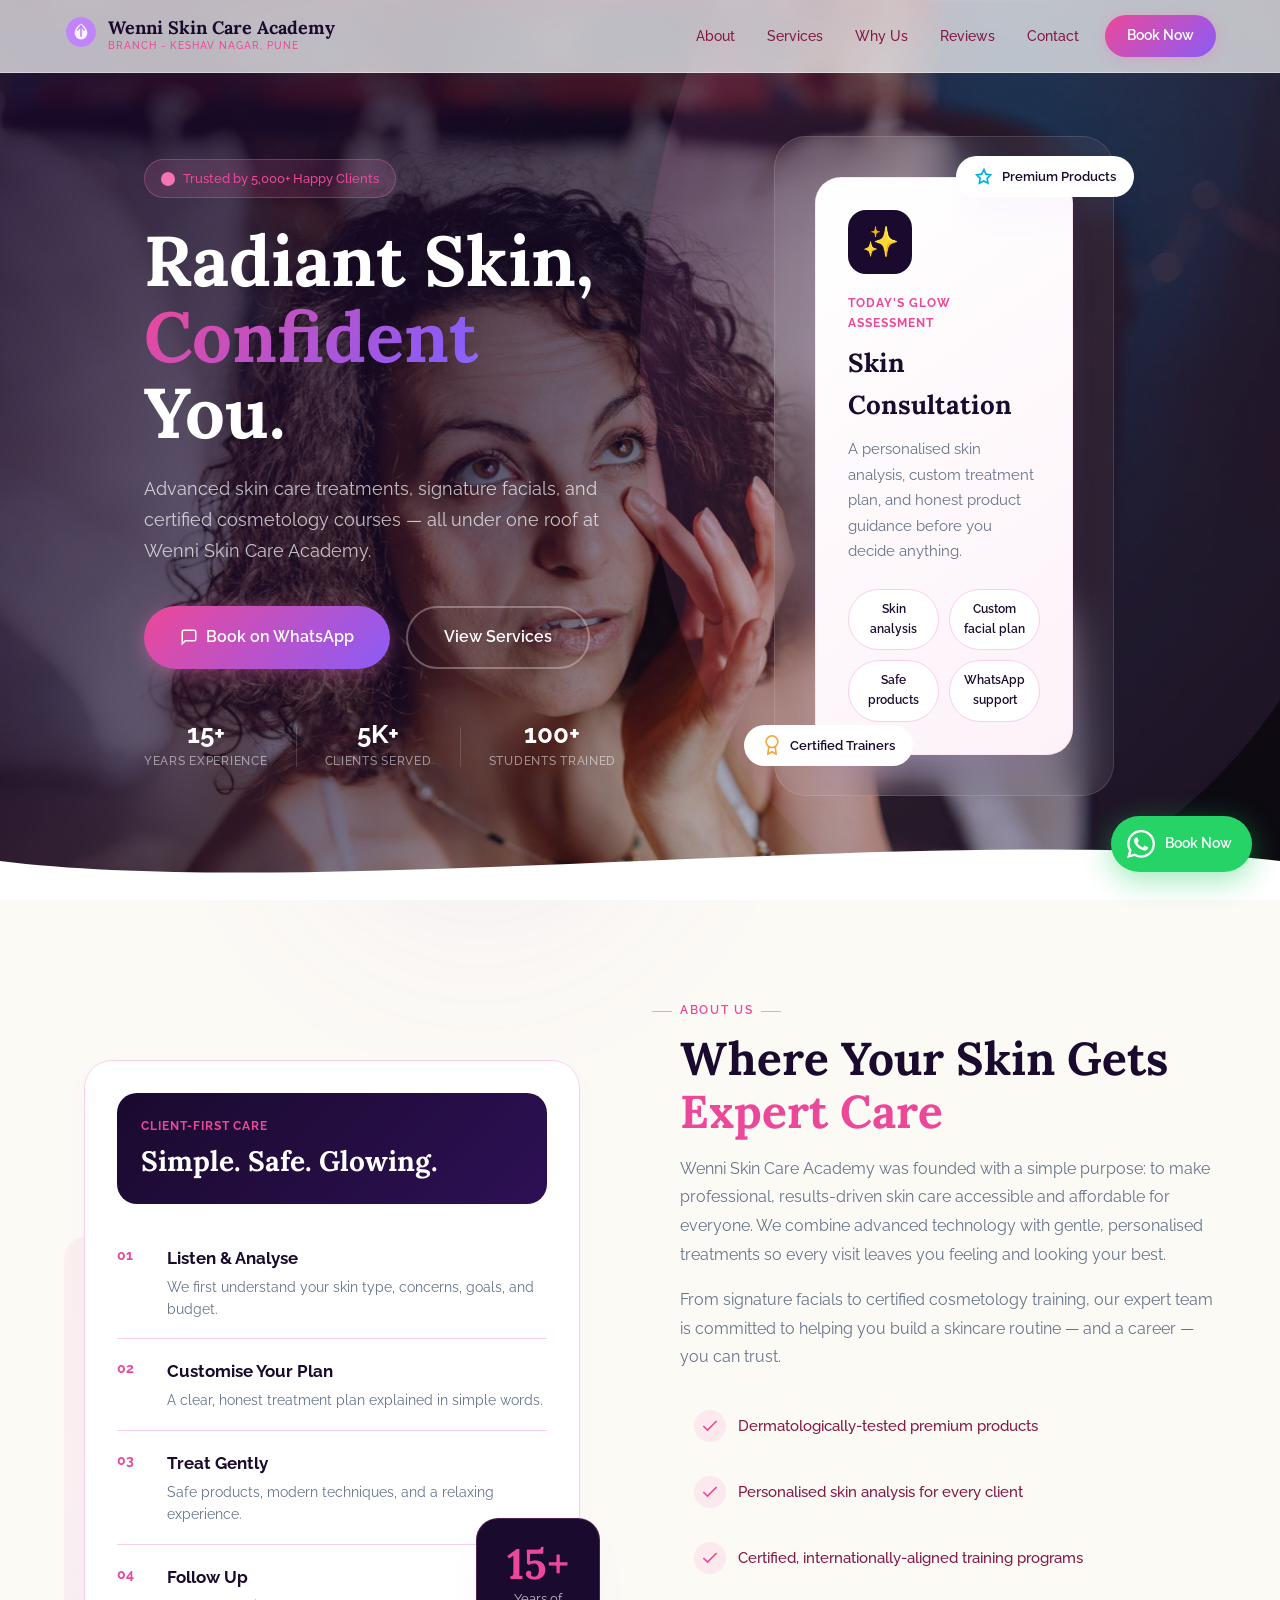
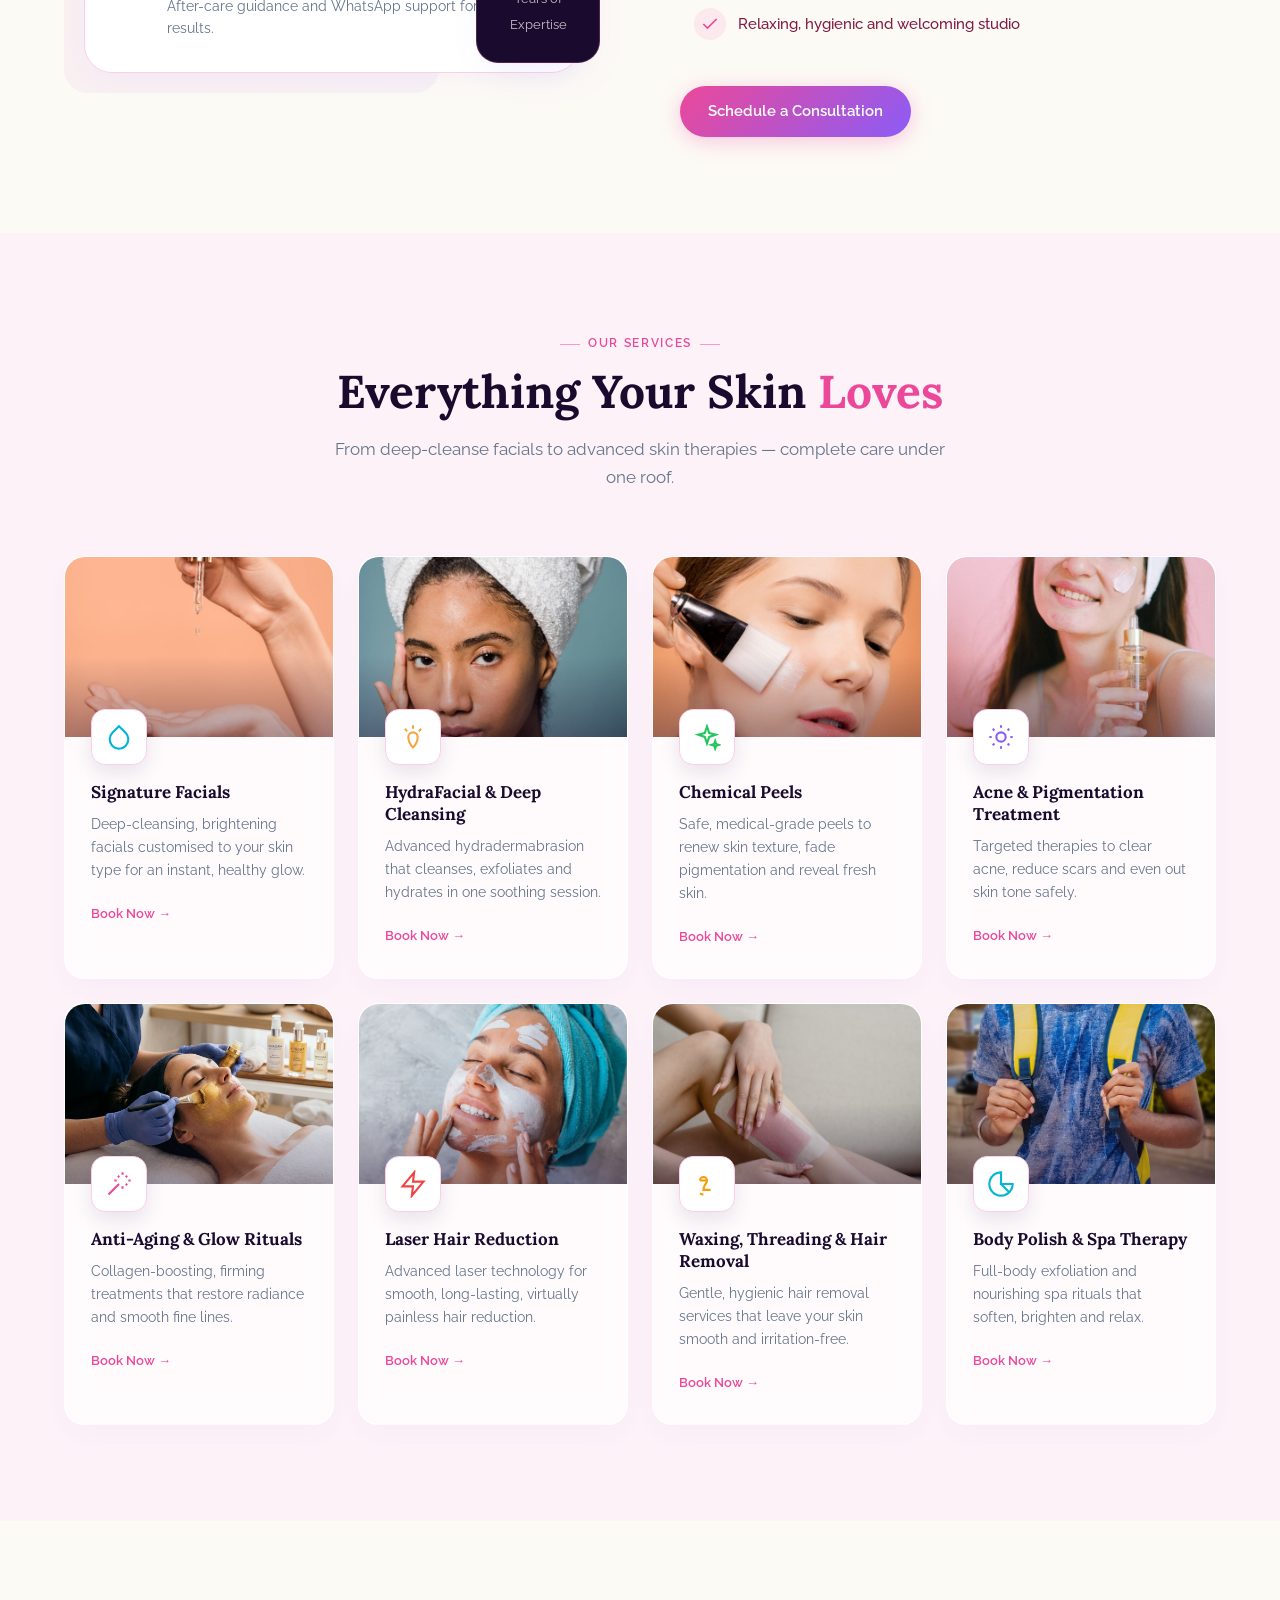
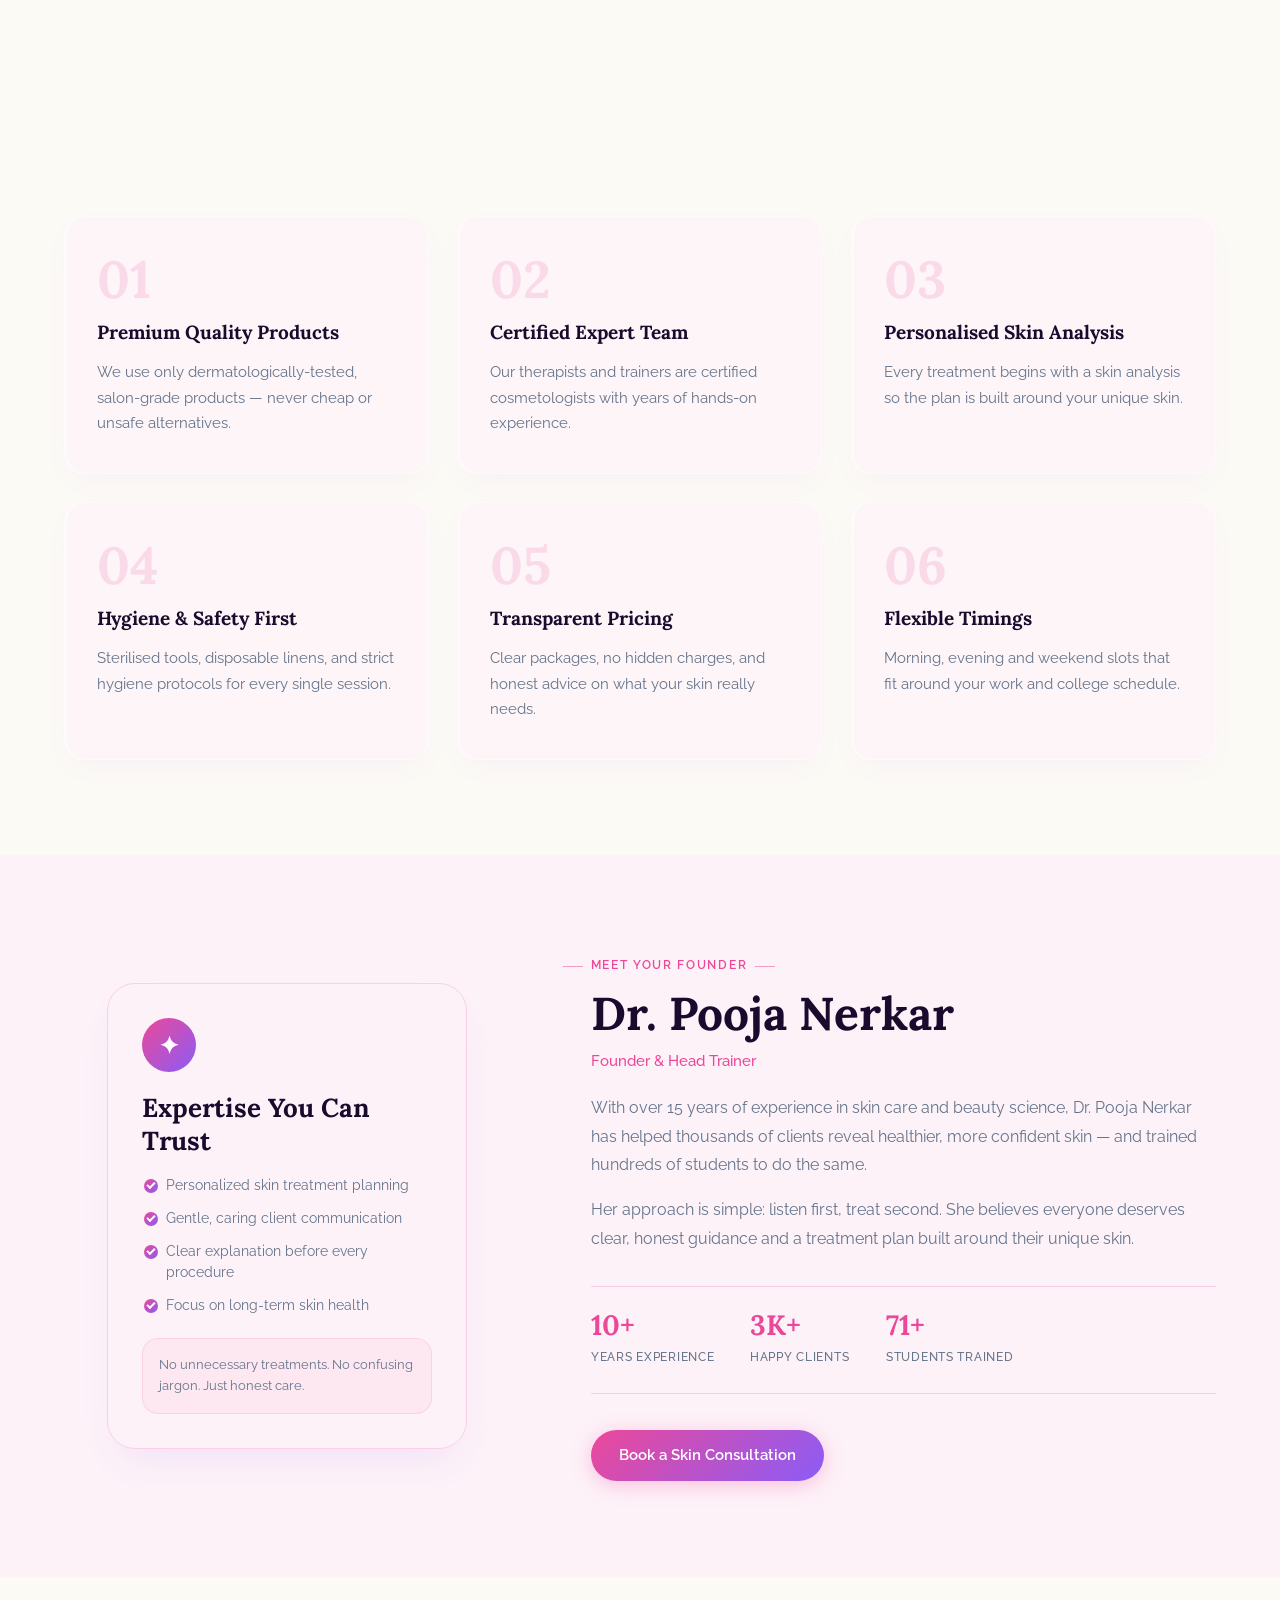
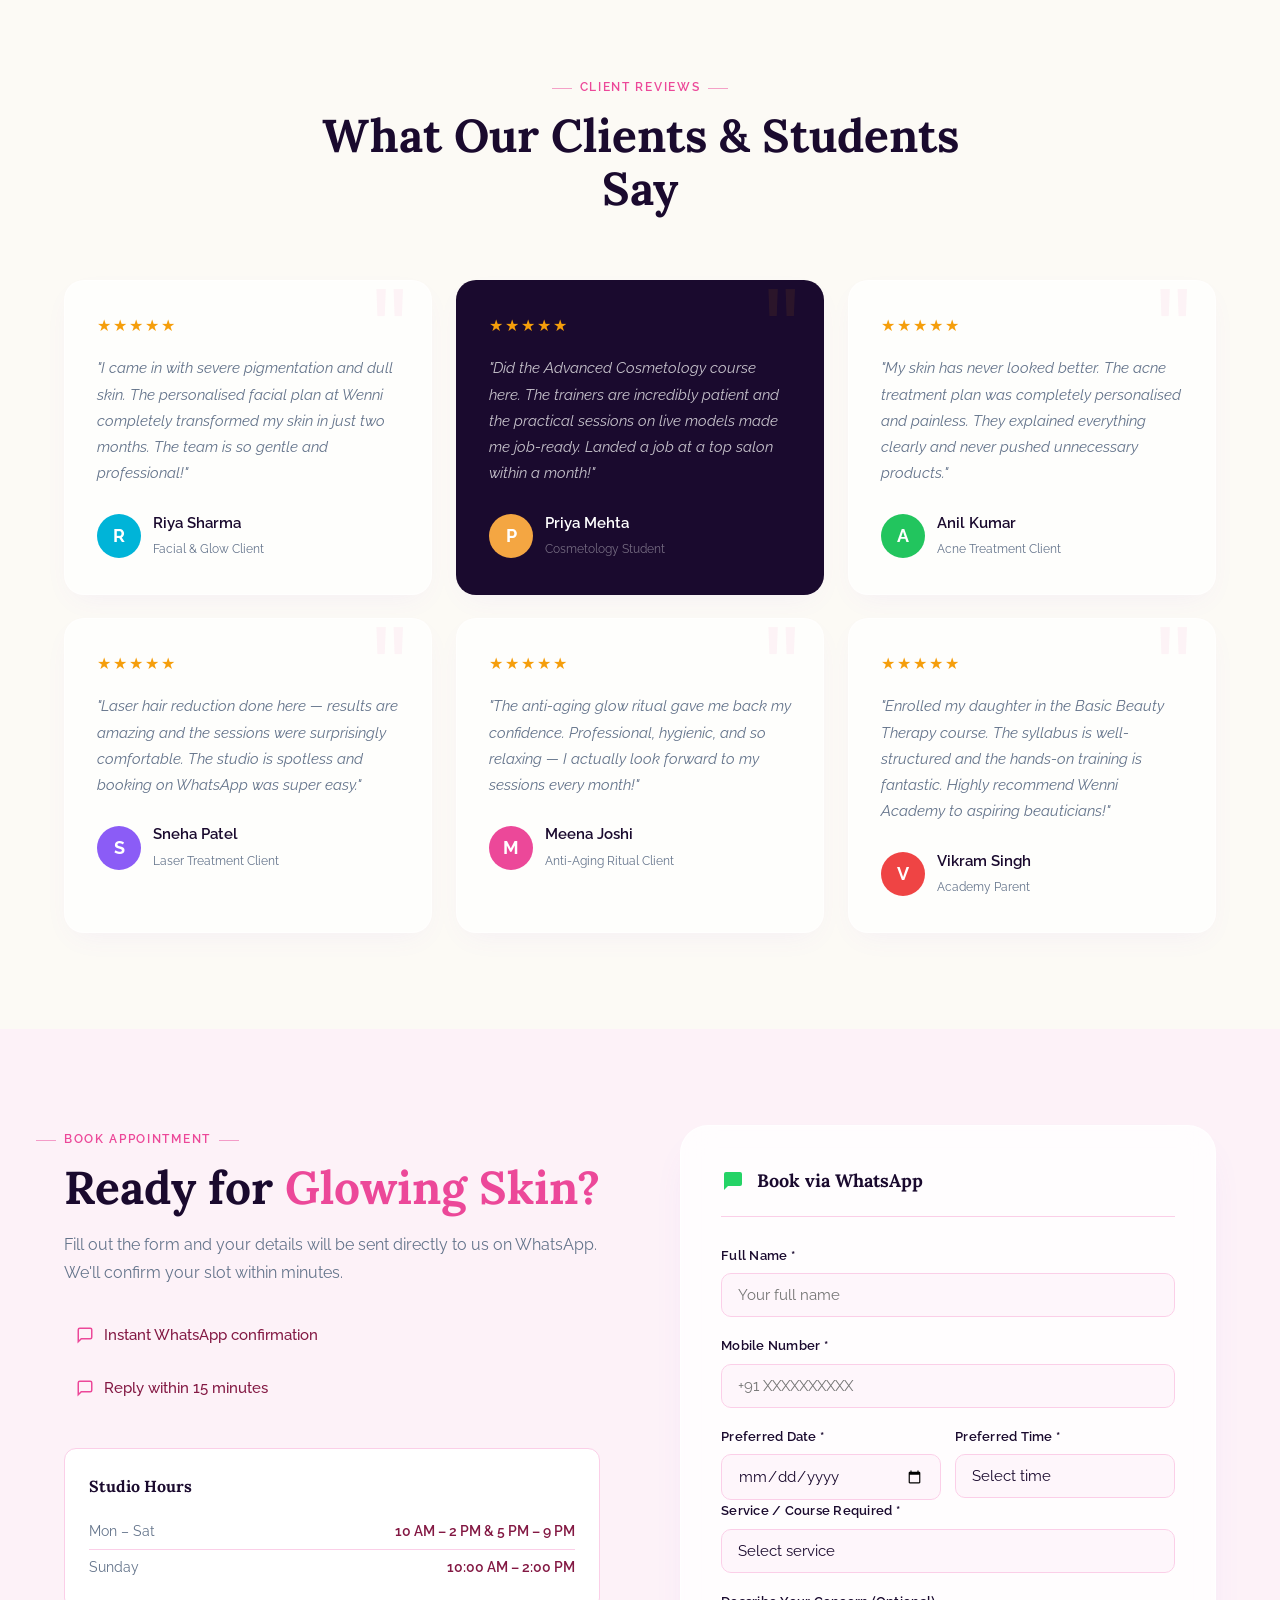
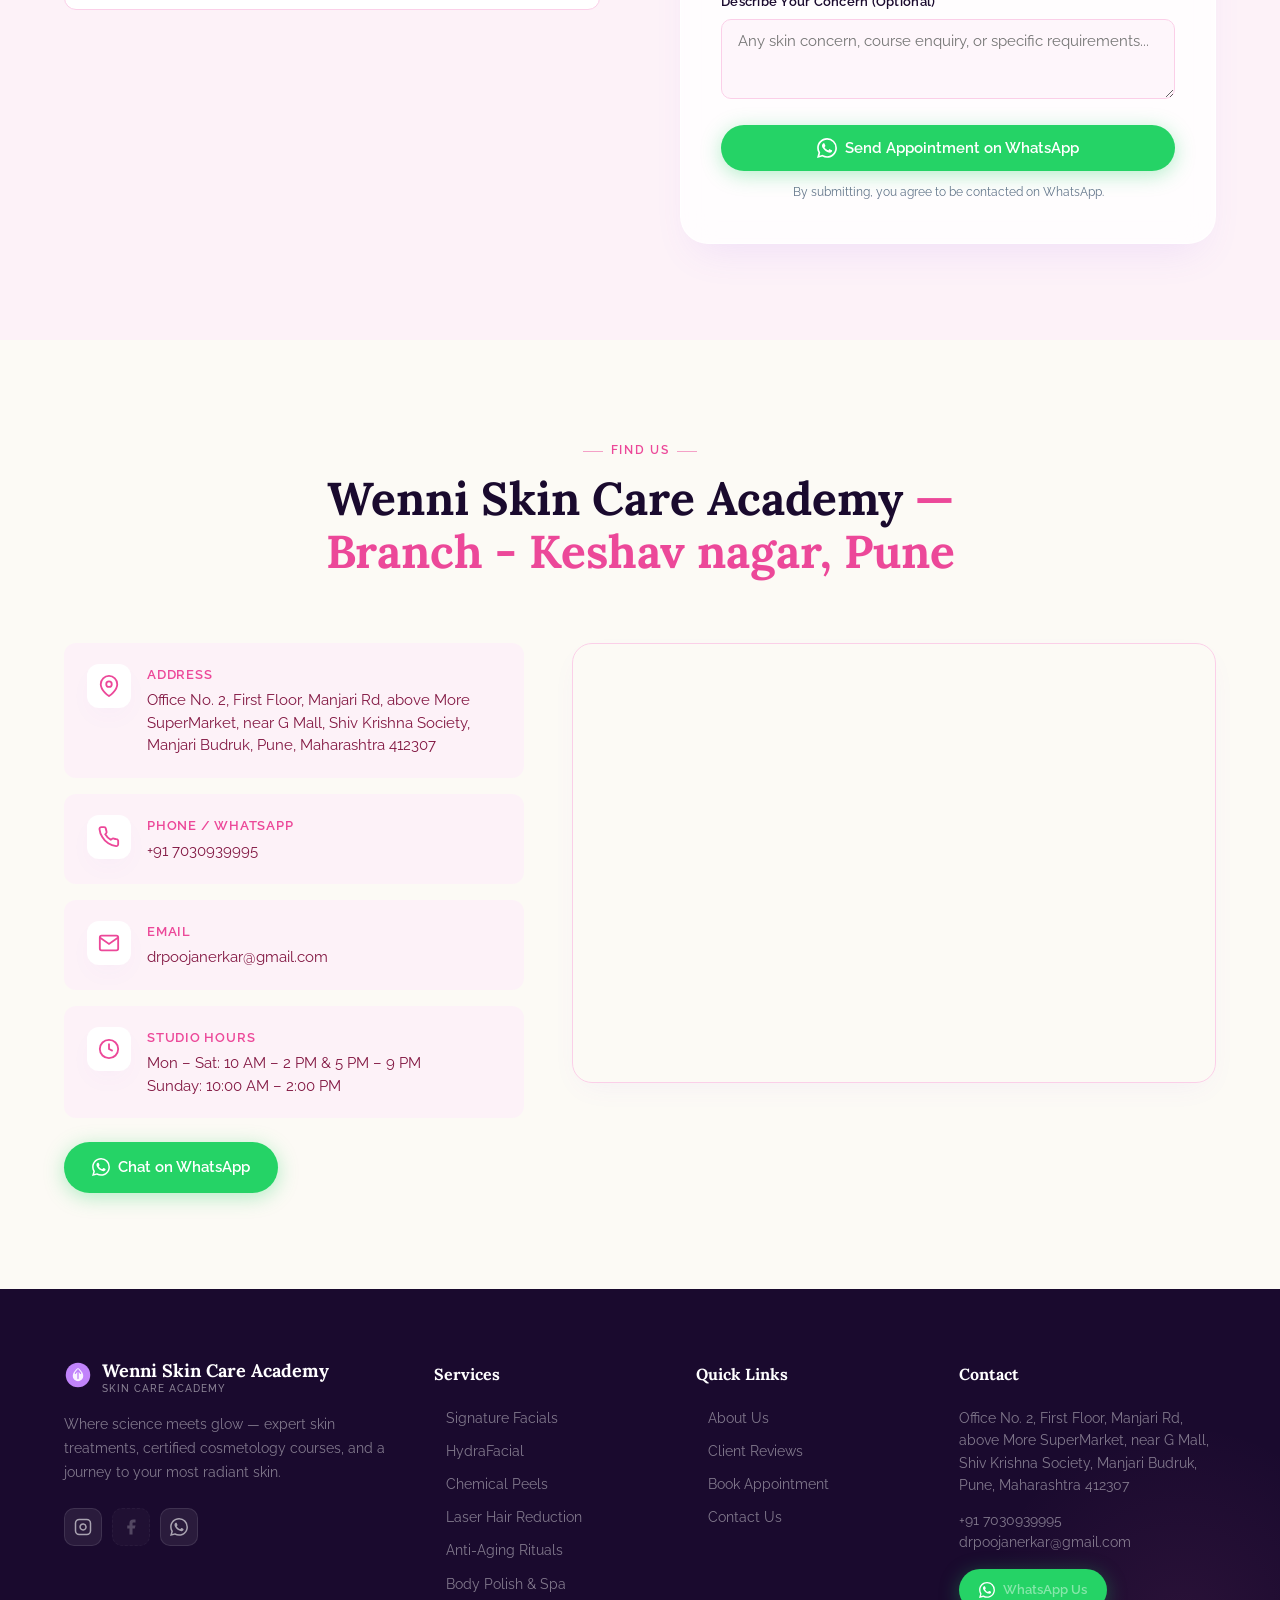
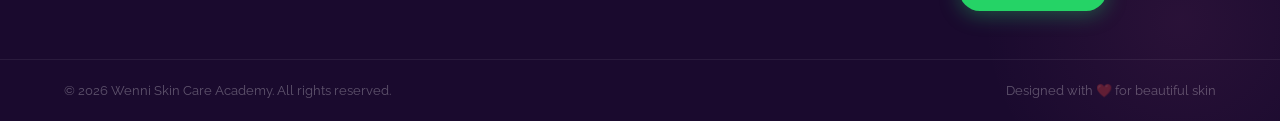
==== index.html @ aae667e1 "Revert "feat: Integrate 3D DepthCarousel visual gallery section using GSAP" This reverts commit 6658" ====
<!DOCTYPE html>
<html lang="en">
<head>
  <meta charset="UTF-8" />
  <meta name="viewport" content="width=device-width, initial-scale=1.0" />
  <title id="pageTitle">Wenni Skin Care Academy</title>
  <meta name="description" id="pageDesc" content="Wenni Skin Care Academy — advanced skin treatments and certified cosmetology courses in Pune." />
  <meta property="og:title" content="Wenni Skin Care Academy | Skin Treatments & Cosmetology Courses" />
  <meta property="og:description" content="Expert skin treatments, signature facials, and certified cosmetology training in Keshav Nagar, Pune." />
  <meta property="og:type" content="website" />
  <link rel="preconnect" href="https://fonts.googleapis.com" />
  <link rel="preconnect" href="https://fonts.gstatic.com" crossorigin />
  <link href="https://fonts.googleapis.com/css2?family=Lora:ital,wght@0,400;0,500;0,600;0,700;1,400&family=Raleway:wght@300;400;500;600;700&display=swap" rel="stylesheet" />
  <link rel="stylesheet" href="style.css" />
</head>
<body>

  <!-- Ambient Glow Blobs -->
  <div class="glow-blob glow-blob-1" aria-hidden="true"></div>
  <div class="glow-blob glow-blob-2" aria-hidden="true"></div>
  <div class="glow-blob glow-blob-3" aria-hidden="true"></div>

  <!-- Scroll Progress Bar -->
  <div class="scroll-progress" id="scrollProgress"></div>

  <!-- ═══════════════════════════ HEADER ═══════════════════════════ -->
  <header id="header">
    <div class="container header-inner">
      <a href="#" class="logo" id="logo"></a>
      <nav id="nav">
        <ul class="nav-list" id="navList"></ul>
      </nav>
      <button class="hamburger" id="hamburger" aria-label="Toggle menu">
        <span></span><span></span><span></span>
      </button>
    </div>
  </header>

  <!-- ═══════════════════════════ HERO ═══════════════════════════ -->
  <section class="hero" id="home">
    <div class="hero-bg-img" id="heroBg"></div>
    <div class="hero-bg-shape"></div>
    <div class="hero-particles" aria-hidden="true">
      <span></span><span></span><span></span><span></span><span></span>
      <span></span><span></span><span></span><span></span><span></span>
    </div>
    <div class="container hero-inner">
      <div class="hero-content" id="heroContent"></div>
      <div class="hero-visual" id="heroVisual"></div>
    </div>
    <div class="hero-wave">
      <svg viewBox="0 0 1440 80" preserveAspectRatio="none" fill="#ffffff">
        <path d="M0,40 C360,80 1080,0 1440,40 L1440,80 L0,80 Z"/>
      </svg>
    </div>
  </section>

  <!-- ═══════════════════════════ ABOUT ═══════════════════════════ -->
  <section class="section" id="about">
    <div class="container about-inner" id="aboutInner"></div>
  </section>

  <!-- ═══════════════════════════ SERVICES ═══════════════════════════ -->
  <section class="section section-ice" id="services">
    <div class="container">
      <div class="section-header" id="servicesHeader"></div>
      <div class="services-grid" id="servicesGrid"></div>
    </div>
  </section>

  <!-- ═══════════════════════════ WHY US ═══════════════════════════ -->
  <section class="section" id="why-us">
    <div class="container">
      <div class="section-header" id="whyHeader"></div>
      <div class="why-grid" id="whyGrid"></div>
    </div>
  </section>

  <!-- ═══════════════════════════ ACADEMY ═══════════════════════════ -->
  <section class="section section-navy" id="academic">
    <div class="container" id="academicInner"></div>
  </section>

  <!-- ═══════════════════════════ FOUNDER ═══════════════════════════ -->
  <section class="section section-ice" id="doctor">
    <div class="container doctor-inner" id="doctorInner"></div>
  </section>

  <!-- ═══════════════════════════ TESTIMONIALS ═══════════════════════════ -->
  <section class="section" id="testimonials">
    <div class="container">
      <div class="section-header" id="testiHeader"></div>
      <div class="testimonials-grid" id="testiGrid"></div>
    </div>
  </section>

  <!-- ═══════════════════════════ APPOINTMENT ═══════════════════════════ -->
  <section class="section section-ice" id="appointment">
    <div class="container appt-inner" id="apptInner"></div>
  </section>

  <!-- ═══════════════════════════ CONTACT + MAP ═══════════════════════════ -->
  <section class="section" id="contact">
    <div class="container">
      <div class="section-header" id="contactHeader"></div>
      <div class="contact-inner" id="contactInner"></div>
    </div>
  </section>

  <!-- ═══════════════════════════ FOOTER ═══════════════════════════ -->
  <footer class="footer">
    <div class="container footer-inner" id="footerInner"></div>
    <div class="footer-bottom">
      <div class="container footer-bottom-inner" id="footerBottom"></div>
    </div>
  </footer>

  <!-- Floating WhatsApp Button -->
  <a href="#" target="_blank" class="whatsapp-float" id="whatsappFloat" aria-label="Chat on WhatsApp"></a>

  <noscript>
    <div style="background:#1a0a2e;color:#fff;padding:24px;text-align:center;font-family:sans-serif;">
      Please enable JavaScript to view this website.
    </div>
  </noscript>

  <script src="script.js"></script>
</body>
</html>
---- style.css ----
/* ═══════════════════════════════════════════════════════
   Wenni Skin Care Academy — style.css
   Palette: Plum #1a0a2e | Rose #F472B6 | Purple #C084FC | Teal #06B6D4 | Blush #FDF2F8
   ═══════════════════════════════════════════════════════ */

/* ── RESET & BASE ────────────────────────────────────── */
*, *::before, *::after { box-sizing: border-box; margin: 0; padding: 0; }

:root {
  --plum:   #1a0a2e;
  --plum2:  #2d1054;
  --rose:   #EC4899;      /* Soft Rose Pink */
  --rose2:  #DB2777;
  --purple: #8B5CF6;      /* Luxurious Lavender Violet */
  --purple2:#7C3AED;
  --teal:   #06B6D4;
  --teal2:  #0891B2;
  --gold:   #F59E0B;
  --gold2:  #D97706;
  --blush:  #FDF2F8;      /* Warm Blush Base */
  --blush2: #FCE7F3;
  --white:  #FFFFFF;
  --text:   #831843;      /* Deep Plum for luxurious text readability */
  --text-dark: #1a0a2e;
  --muted:  #64748B;
  --border: #FBCFE8;      /* Lavender-Pink tinted border */
  --green:  #25D366;
  --radius:    20px;
  --radius-sm: 12px;
  --shadow:    0 10px 30px -10px rgba(139,92,246,0.08);
  --shadow-md: 0 20px 40px -15px rgba(139,92,246,0.12);
  --shadow-lg: 0 30px 60px -15px rgba(139,92,246,0.18);
  --transition: 0.4s cubic-bezier(0.22,1,0.36,1);
  --font-display: 'Lora', 'Cormorant Garamond', Georgia, serif;
  --font-body:    'Raleway', 'Inter', -apple-system, sans-serif;
}

html { scroll-behavior: smooth; font-size: 16px; }

body {
  font-family: var(--font-body);
  color: var(--text);
  background: #FCFAF5; /* Extremely soft, warm organic off-white for wellness luxury */
  line-height: 1.65;
  overflow-x: hidden;
  -webkit-font-smoothing: antialiased;
  animation: pageFadeIn 0.6s ease forwards;
}

@keyframes pageFadeIn { from { opacity: 0; } to { opacity: 1; } }

/* ── AMBIENT GLOW BLOBS ──────────────────────────────── */
.glow-blob {
  position: fixed;
  width: 450px;
  height: 450px;
  border-radius: 50%;
  background: radial-gradient(circle, rgba(236,72,153,0.08) 0%, rgba(139,92,246,0.06) 40%, rgba(253,242,248,0) 70%);
  filter: blur(80px);
  z-index: -2;
  pointer-events: none;
  animation: floatAmbient 22s ease-in-out infinite alternate;
  will-change: transform;
}
.glow-blob-1 { top: 0; left: 0; animation: none; transform: translate3d(-10vw, -10vh, 0); }
.glow-blob-2 { top: 40%; right: -15%; background: radial-gradient(circle, rgba(139,92,246,0.08) 0%, rgba(236,72,153,0.05) 40%, rgba(253,242,248,0) 70%); animation-duration: 28s; animation-delay: -5s; }
.glow-blob-3 { bottom: -10%; left: 20%; animation-duration: 25s; animation-delay: -10s; }

@keyframes floatAmbient {
  0% { transform: translate(0, 0) scale(1) rotate(0deg); }
  33% { transform: translate(50px, -40px) scale(1.1) rotate(60deg); }
  66% { transform: translate(-30px, 60px) scale(0.9) rotate(120deg); }
  100% { transform: translate(0, 0) scale(1) rotate(180deg); }
}

a { text-decoration: none; color: inherit; transition: var(--transition); }
ul { list-style: none; }
img { max-width: 100%; display: block; }
input, select, textarea { font-family: var(--font-body); font-size: 15px; }

/* ── SCROLL PROGRESS BAR ─────────────────────────────── */
.scroll-progress {
  position: fixed; top: 0; left: 0;
  height: 3px; width: 0%;
  background: linear-gradient(90deg, var(--rose), var(--purple), var(--teal), var(--rose));
  background-size: 300% 100%;
  animation: gradientShift 4s linear infinite;
  z-index: 9999;
  transition: width 0.1s linear;
  border-radius: 0 2px 2px 0;
}
@keyframes gradientShift { 0% { background-position: 0% 0%; } 100% { background-position: 300% 0%; } }

/* ── CONTAINER ───────────────────────────────────────── */
.container { max-width: 1200px; margin: 0 auto; padding: 0 24px; }

/* ── SECTIONS ────────────────────────────────────────── */
.section { padding: 96px 0; }
.section-ice   { background: var(--blush); }
.section-navy  { background: var(--plum); }

.section-header { text-align: center; max-width: 640px; margin: 0 auto 64px; }

.section-eyebrow {
  display: inline-block;
  font-size: 12px; font-weight: 600; letter-spacing: 0.14em;
  text-transform: uppercase;
  color: var(--rose);
  margin-bottom: 12px; position: relative;
}
.section-eyebrow::before, .section-eyebrow::after {
  content: ''; position: absolute; top: 50%;
  width: 20px; height: 1px; background: var(--rose); opacity: 0.5;
}
.section-eyebrow::before { right: calc(100% + 8px); }
.section-eyebrow::after  { left:  calc(100% + 8px); }

.section-title {
  font-family: var(--font-display);
  font-size: clamp(28px, 4vw, 46px);
  font-weight: 700;
  color: var(--plum);
  line-height: 1.15;
  margin-bottom: 16px;
}
.section-subtitle { color: var(--muted); font-size: 17px; line-height: 1.7; }

.accent { color: var(--rose); }
.title-light  { color: var(--white); }
.eyebrow-light { color: var(--rose); opacity: 0.9; }

/* ── REVEAL ANIMATIONS ───────────────────────────────── */
.reveal, .reveal-up {
  opacity: 0; transform: translateY(32px);
  transition: opacity 0.65s cubic-bezier(0.22,1,0.36,1), transform 0.65s cubic-bezier(0.22,1,0.36,1);
  will-change: transform, opacity;
}
.reveal.visible, .reveal-up.visible { opacity: 1; transform: translateY(0); }

.reveal-scale {
  opacity: 0; transform: scale(0.95);
  transition: opacity 0.75s cubic-bezier(0.22,1,0.36,1), transform 0.75s cubic-bezier(0.22,1,0.36,1);
  will-change: transform, opacity;
}
.reveal-scale.visible { opacity: 1; transform: scale(1); }

.reveal-left {
  opacity: 0; transform: translateX(-40px);
  transition: opacity 0.8s cubic-bezier(0.22,1,0.36,1), transform 0.8s cubic-bezier(0.22,1,0.36,1);
  will-change: transform, opacity;
}
.reveal-left.visible { opacity: 1; transform: translateX(0); }

.reveal-right {
  opacity: 0; transform: translateX(40px);
  transition: opacity 0.8s cubic-bezier(0.22,1,0.36,1), transform 0.8s cubic-bezier(0.22,1,0.36,1);
  will-change: transform, opacity;
}
.reveal-right.visible { opacity: 1; transform: translateX(0); }

.reveal-header {
  opacity: 0; transform: translateY(24px);
  transition: opacity 0.7s ease, transform 0.7s ease;
}
.reveal-header.header-visible { opacity: 1; transform: translateY(0); }

/* ── BUTTONS ─────────────────────────────────────────── */
.btn {
  display: inline-flex; align-items: center; gap: 8px;
  padding: 13px 28px; border-radius: 50px;
  font-size: 15px; font-weight: 600;
  font-family: var(--font-body);
  border: none; cursor: pointer; transition: var(--transition);
  white-space: nowrap; position: relative; overflow: hidden;
}
.btn::after {
  content: ''; position: absolute; inset: 0;
  background: linear-gradient(105deg, transparent 40%, rgba(255,255,255,0.25) 50%, transparent 60%);
  transform: translateX(-100%); transition: transform 0.5s ease;
}
.btn:hover::after { transform: translateX(100%); }

.btn-primary {
  background: linear-gradient(135deg, var(--rose), var(--purple));
  color: white;
  box-shadow: 0 4px 20px rgba(244,114,182,0.4);
}
.btn-primary:hover {
  background: linear-gradient(135deg, var(--rose2), var(--purple2));
  box-shadow: 0 8px 30px rgba(244,114,182,0.55);
  transform: translateY(-2px);
}

.btn-outline {
  background: transparent; color: var(--plum);
  border: 2px solid var(--plum);
}
.btn-outline:hover { background: var(--plum); color: white; transform: translateY(-2px); }

.btn-gold {
  background: linear-gradient(135deg, var(--gold), #FBBF24);
  color: var(--plum);
  box-shadow: 0 4px 20px rgba(245,158,11,0.35);
}
.btn-gold:hover {
  background: linear-gradient(135deg, var(--gold2), var(--gold));
  transform: translateY(-2px); box-shadow: 0 8px 30px rgba(245,158,11,0.5);
}

.btn-whatsapp {
  background: var(--green); color: white;
  box-shadow: 0 4px 20px rgba(37,211,102,0.35);
}
.btn-whatsapp:hover {
  background: #20ba5a; transform: translateY(-2px);
  box-shadow: 0 8px 30px rgba(37,211,102,0.5);
}

.btn-lg { padding: 16px 36px; font-size: 16px; }
.btn-full { width: 100%; justify-content: center; }

/* ── HEADER ──────────────────────────────────────────── */
#header {
  position: fixed; top: 0; left: 0; right: 0; z-index: 1000;
  background: rgba(255, 255, 255, 0.7);
  backdrop-filter: blur(16px); -webkit-backdrop-filter: blur(16px);
  border-bottom: 1px solid rgba(255, 255, 255, 0.4);
  transition: all 0.4s cubic-bezier(0.22, 1, 0.36, 1);
}
#header.scrolled {
  background: rgba(255, 255, 255, 0.85);
  border-bottom-color: rgba(236, 72, 153, 0.15);
  box-shadow: 0 8px 30px -10px rgba(139, 92, 246, 0.08);
}

.header-inner { display: flex; align-items: center; justify-content: space-between; height: 72px; gap: 24px; }

.logo { display: flex; align-items: center; gap: 10px; }
.logo-icon { flex-shrink: 0; transition: transform 0.4s cubic-bezier(0.34,1.56,0.64,1); }
.logo:hover .logo-icon { transform: rotate(-12deg) scale(1.1); }
.logo-text { display: flex; flex-direction: column; }
.logo-name { font-family: var(--font-display); font-size: 18px; font-weight: 700; color: var(--plum); line-height: 1.1; }
.logo-sub  { font-size: 10px; font-weight: 500; letter-spacing: 0.1em; text-transform: uppercase; color: var(--rose); }
.logo-light .logo-name { color: white; }
.logo-light .logo-sub  { color: rgba(255,255,255,0.5); }

.nav-list { display: flex; align-items: center; gap: 4px; }
.nav-link {
  padding: 8px 14px; font-size: 14px; font-weight: 500;
  color: var(--text); border-radius: 8px; transition: var(--transition); position: relative;
}
.nav-link:hover { background: var(--blush); color: var(--rose); }
.nav-link.active-link { color: var(--rose); background: rgba(244,114,182,0.08); }
.nav-link-bar {
  display: block; position: absolute; bottom: 4px; left: 14px; right: 14px;
  height: 2px; background: var(--rose); border-radius: 2px;
  transform: scaleX(0); transform-origin: left;
  transition: transform 0.3s cubic-bezier(0.4,0,0.2,1);
}
.nav-link:hover .nav-link-bar, .nav-link.active-link .nav-link-bar { transform: scaleX(1); }

.nav-cta-btn {
  display: inline-flex; align-items: center;
  padding: 9px 22px;
  background: linear-gradient(135deg, var(--rose), var(--purple));
  color: white; font-size: 14px; font-weight: 600;
  border-radius: 50px; margin-left: 8px;
  box-shadow: 0 2px 12px rgba(244,114,182,0.35);
  transition: var(--transition); position: relative; overflow: hidden;
}
.nav-cta-btn::after {
  content: ''; position: absolute; inset: 0;
  background: linear-gradient(105deg, transparent 40%, rgba(255,255,255,0.3) 50%, transparent 60%);
  transform: translateX(-100%); transition: transform 0.5s ease;
}
.nav-cta-btn:hover::after { transform: translateX(100%); }
.nav-cta-btn:hover { background: linear-gradient(135deg, var(--rose2), var(--purple2)); transform: translateY(-1px); box-shadow: 0 4px 20px rgba(244,114,182,0.5); }

.hamburger { display: none; flex-direction: column; gap: 5px; background: none; border: none; cursor: pointer; padding: 8px; border-radius: 8px; transition: var(--transition); }
.hamburger:hover { background: var(--blush); }
.hamburger span { display: block; width: 24px; height: 2px; background: var(--plum); border-radius: 2px; transition: var(--transition); }
.hamburger.active span:nth-child(1) { transform: translateY(7px) rotate(45deg); }
.hamburger.active span:nth-child(2) { opacity: 0; transform: scaleX(0); }
.hamburger.active span:nth-child(3) { transform: translateY(-7px) rotate(-45deg); }

/* ── HERO ─────────────────────────────────────────────── */
.hero {
  min-height: 100vh; background: var(--plum);
  position: relative; display: flex; align-items: center;
  overflow: hidden; padding-top: 72px;
}

.hero-bg-img { position: absolute; inset: 0; z-index: 0; overflow: hidden; }
.hero-bg-img img { width: 100%; height: 100%; object-fit: cover; display: block; animation: heroImgZoom 18s ease-in-out infinite alternate; }
@keyframes heroImgZoom { from { transform: scale(1); } to { transform: scale(1.06); } }
.hero-bg-overlay {
  position: absolute; inset: 0;
  background: linear-gradient(115deg, rgba(26,10,46,0.88) 0%, rgba(26,10,46,0.55) 45%, rgba(26,10,46,0.2) 60%);
}

.hero-bg-shape {
  position: absolute; top: -20%; right: -10%;
  width: 60%; height: 120%;
  background: linear-gradient(135deg, rgba(244,114,182,0.12) 0%, rgba(192,132,252,0.08) 100%);
  border-radius: 40% 60% 60% 40% / 50% 40% 60% 50%;
  animation: morphBlob 12s ease-in-out infinite alternate;
  z-index: 1; pointer-events: none;
}
@keyframes morphBlob {
  0%   { border-radius: 40% 60% 60% 40% / 50% 40% 60% 50%; transform: rotate(0deg); }
  100% { border-radius: 60% 40% 40% 60% / 40% 60% 40% 60%; transform: rotate(5deg); }
}

.hero-particles { position: absolute; inset: 0; z-index: 1; pointer-events: none; overflow: hidden; }
.hero-particles span { position: absolute; display: block; border-radius: 50%; opacity: 0; animation: particleFloat linear infinite; }
.hero-particles span:nth-child(1)  { width:6px; height:6px; background:rgba(244,114,182,0.7); left:10%; animation-duration:9s;  animation-delay:0s;   }
.hero-particles span:nth-child(2)  { width:4px; height:4px; background:rgba(192,132,252,0.6); left:25%; animation-duration:12s; animation-delay:2s;   }
.hero-particles span:nth-child(3)  { width:7px; height:7px; background:rgba(6,182,212,0.5);  left:40%; animation-duration:7s;  animation-delay:1s;   }
.hero-particles span:nth-child(4)  { width:3px; height:3px; background:rgba(255,255,255,0.4); left:55%; animation-duration:14s; animation-delay:3s;   }
.hero-particles span:nth-child(5)  { width:5px; height:5px; background:rgba(244,114,182,0.5); left:70%; animation-duration:11s; animation-delay:0.5s; }
.hero-particles span:nth-child(6)  { width:4px; height:4px; background:rgba(192,132,252,0.6); left:80%; animation-duration:8s;  animation-delay:4s;   }
.hero-particles span:nth-child(7)  { width:8px; height:8px; background:rgba(255,255,255,0.25); left:15%; animation-duration:13s; animation-delay:1.5s; }
.hero-particles span:nth-child(8)  { width:3px; height:3px; background:rgba(6,182,212,0.7);   left:60%; animation-duration:10s; animation-delay:2.5s; }
.hero-particles span:nth-child(9)  { width:5px; height:5px; background:rgba(192,132,252,0.4); left:35%; animation-duration:15s; animation-delay:0s;   }
.hero-particles span:nth-child(10) { width:4px; height:4px; background:rgba(244,114,182,0.5); left:90%; animation-duration:9s;  animation-delay:3.5s; }
@keyframes particleFloat {
  0%   { transform: translateY(110vh) rotate(0deg);   opacity: 0; }
  10%  { opacity: 1; }
  90%  { opacity: 1; }
  100% { transform: translateY(-10vh) rotate(360deg); opacity: 0; }
}

.hero-inner {
  display: grid; grid-template-columns: 1fr 1fr;
  gap: 80px; align-items: center;
  padding: 60px 0 100px 48px;
  position: relative; z-index: 2;
}

.hero-badge {
  display: inline-flex; align-items: center; gap: 8px;
  background: rgba(244,114,182,0.12); border: 1px solid rgba(244,114,182,0.3);
  color: var(--rose); font-size: 13px; font-weight: 500;
  padding: 8px 16px; border-radius: 50px; margin-bottom: 24px; width: fit-content;
  animation: badgePop 0.6s cubic-bezier(0.34,1.56,0.64,1) 0.3s both;
}
@keyframes badgePop { from { opacity:0; transform:scale(0.8) translateY(10px); } to { opacity:1; transform:scale(1) translateY(0); } }

.hero-title {
  font-family: var(--font-display);
  font-size: clamp(38px, 5.5vw, 72px);
  font-weight: 700; color: white; line-height: 1.08;
  margin-bottom: 24px;
  animation: titleSlideUp 0.8s cubic-bezier(0.22,1,0.36,1) 0.5s both;
}
@keyframes titleSlideUp { from { opacity:0; transform:translateY(30px); } to { opacity:1; transform:translateY(0); } }

.hero-title-accent {
  background: linear-gradient(135deg, var(--rose), var(--purple), #7DD3FA, var(--rose));
  background-size: 300% 100%;
  -webkit-background-clip: text; -webkit-text-fill-color: transparent; background-clip: text;
  animation: accentShimmer 5s linear 2s infinite;
  display: inline-block; border-right: 3px solid var(--rose);
}
@keyframes accentShimmer { 0% { background-position:0% 0%; } 50% { background-position:150% 0%; } 100% { background-position:0% 0%; } }

.hero-subtitle { font-size: 18px; color: rgba(255,255,255,0.72); line-height: 1.7; margin-bottom: 40px; max-width: 480px; animation: titleSlideUp 0.8s cubic-bezier(0.22,1,0.36,1) 0.7s both; }
.hero-actions { display: flex; gap: 16px; flex-wrap: wrap; margin-bottom: 52px; animation: titleSlideUp 0.8s cubic-bezier(0.22,1,0.36,1) 0.9s both; }
.hero-actions .btn-outline { color: white; border-color: rgba(255,255,255,0.3); }
.hero-actions .btn-outline:hover { background: rgba(255,255,255,0.1); border-color: white; color: white; }

.hero-trust { display: flex; align-items: center; gap: 28px; animation: titleSlideUp 0.8s cubic-bezier(0.22,1,0.36,1) 1.1s both; }
.trust-item { text-align: center; }
.trust-item strong { display: block; font-size: 26px; font-weight: 700; color: white; line-height: 1; }
.trust-item span { font-size: 12px; color: rgba(255,255,255,0.5); font-weight: 500; text-transform: uppercase; letter-spacing: 0.06em; }
.trust-divider { width: 1px; height: 40px; background: rgba(255,255,255,0.15); }

.hero-visual {
  position: relative; display: flex; justify-content: center; align-items: center;
  justify-self: center; width: fit-content;
  animation: heroCardIn 1s cubic-bezier(0.22,1,0.36,1) 0.6s both;
}
@keyframes heroCardIn { from { opacity:0; transform:translateY(40px) scale(0.95); } to { opacity:1; transform:translateY(0) scale(1); } }

.hero-card-main {
  background: rgba(255,255,255,0.06);
  border: 1px solid rgba(255,255,255,0.12); border-radius: 32px;
  padding: 40px; backdrop-filter: blur(20px); -webkit-backdrop-filter: blur(20px);
  width: 340px; min-height: 400px;
  display: flex; align-items: center; justify-content: center;
  position: relative; z-index: 2; transition: transform 0.4s ease, box-shadow 0.4s ease;
}
.hero-card-main:hover { transform: translateY(-6px); box-shadow: 0 24px 60px rgba(244,114,182,0.2); }

.hero-float-badge {
  position: absolute; background: white; border-radius: 50px;
  padding: 10px 18px; display: flex; align-items: center; gap: 8px;
  font-size: 13px; font-weight: 600; color: var(--plum);
  box-shadow: var(--shadow-md); z-index: 3;
  animation: floatBadge 3s ease-in-out infinite alternate;
}
.badge-top    { top: 20px; right: -20px; animation-delay: 0s; }
.badge-bottom { bottom: 30px; left: -30px; animation-delay: 1.5s; }
@keyframes floatBadge { 0% { transform:translateY(0px) rotate(-1deg); } 100% { transform:translateY(-10px) rotate(1deg); } }

.hero-wave { position: absolute; bottom: -1px; left: 0; right: 0; line-height: 0; z-index: 3; }
.hero-wave svg { width: 100%; height: 80px; }

/* ── ABOUT ────────────────────────────────────────────── */
.about-inner { display: grid; grid-template-columns: 1fr 1fr; gap: 80px; align-items: center; }
.about-img-wrap { position: relative; padding: 20px; }
.about-img-accent {
  position: absolute; bottom: 0; left: 0; width: 70%; height: 70%;
  background: linear-gradient(135deg, rgba(244,114,182,0.08), rgba(192,132,252,0.08));
  border-radius: 24px; z-index: -1;
}
.about-exp-badge {
  position: absolute; bottom: 30px; right: 0;
  background: var(--plum); color: white; padding: 24px 30px;
  border-radius: 22px; text-align: center; box-shadow: var(--shadow-md); z-index: 2;
  border: 1px solid rgba(244,114,182,0.25); animation: pulseShadow 3s ease-in-out infinite;
}
@keyframes pulseShadow { 0%,100% { box-shadow:var(--shadow-md); } 50% { box-shadow:0 8px 50px rgba(244,114,182,0.3); } }
.about-exp-badge strong { display: block; font-family: var(--font-display); font-size: 42px; color: var(--rose); line-height: 1; }
.about-exp-badge span { font-size: 13px; opacity: 0.75; line-height: 1.4; }

.about-desc { color: var(--muted); font-size: 16px; line-height: 1.8; margin-bottom: 16px; }
.about-features { margin: 28px 0 36px; display: flex; flex-direction: column; gap: 14px; }
.about-feat {
  display: flex; align-items: center; gap: 12px; font-size: 15px; font-weight: 500;
  color: var(--text); padding: 10px 14px; border-radius: 10px;
  transition: background 0.25s ease, transform 0.25s ease;
}
.about-feat:hover { background: var(--blush); transform: translateX(6px); }
.feat-icon {
  width: 32px; height: 32px;
  background: rgba(244,114,182,0.12); color: var(--rose);
  border-radius: 50%; display: flex; align-items: center; justify-content: center; flex-shrink: 0;
  transition: background 0.25s ease, transform 0.25s ease;
}
.about-feat:hover .feat-icon { background: rgba(244,114,182,0.22); transform: scale(1.1) rotate(5deg); }

/* ── SERVICES ─────────────────────────────────────────── */
.services-grid { display: grid; grid-template-columns: repeat(4, 1fr); gap: 24px; }

.service-card {
  background: rgba(255, 255, 255, 0.7);
  border: 1px solid rgba(255, 255, 255, 0.5);
  border-radius: var(--radius);
  padding: 0 0 28px;
  backdrop-filter: blur(12px); -webkit-backdrop-filter: blur(12px);
  box-shadow: var(--shadow);
  transition: all 0.4s cubic-bezier(0.22, 1, 0.36, 1);
  position: relative; cursor: default; will-change: transform;
}
.service-img { height: 180px; overflow: hidden; position: relative; border-radius: var(--radius) var(--radius) 0 0; }
.service-img img { width: 100%; height: 100%; object-fit: cover; transition: transform 0.5s ease; }
.service-img::after { content:''; position:absolute; inset:0; background:linear-gradient(180deg, transparent 55%, rgba(26,10,46,0.35)); pointer-events:none; }
.service-card:hover .service-img img { transform: scale(1.08); }
.service-card:hover {
  box-shadow: var(--shadow-lg), 0 0 0 3px rgba(236, 72, 153, 0.12);
  border-color: rgba(236, 72, 153, 0.2); transform: translateY(-8px) scale(1.02);
}
.service-card::after {
  content: ''; position: absolute; bottom: 0; left: 0; right: 0;
  height: 3px;
  background: linear-gradient(90deg, var(--rose), var(--purple));
  border-radius: 0 0 var(--radius) var(--radius);
  transform: scaleX(0); transform-origin: left;
  transition: transform 0.35s cubic-bezier(0.4,0,0.2,1);
}
.service-card:hover::after { transform: scaleX(1); }

.service-icon {
  position: relative; z-index: 1; width: 56px; height: 56px;
  background: white; border: 1px solid var(--border); border-radius: 14px;
  display: flex; align-items: center; justify-content: center;
  margin: -28px 26px 16px;
  box-shadow: 0 8px 20px rgba(26,10,46,0.1);
  color: var(--icon-color); transition: var(--transition);
}
.service-card:hover .service-icon {
  background: rgba(244,114,182,0.08); border-color: var(--rose);
  box-shadow: 0 0 0 3px rgba(244,114,182,0.12), 0 8px 20px rgba(26,10,46,0.1);
  transform: scale(1.1) rotate(-5deg);
}
.service-name { font-family: var(--font-display); font-size: 17px; font-weight: 700; color: var(--plum); margin-bottom: 10px; line-height: 1.3; padding: 0 26px; }
.service-desc { font-size: 14px; color: var(--muted); line-height: 1.65; margin-bottom: 18px; padding: 0 26px; }
.service-link { font-size: 13px; font-weight: 600; color: var(--rose); transition: var(--transition); display: inline-flex; align-items: center; gap: 4px; margin: 0 26px; }
.service-link:hover { gap: 10px; }

/* ── WHY US ───────────────────────────────────────────── */
.why-grid { display: grid; grid-template-columns: repeat(3, 1fr); gap: 28px; }
.why-card {
  background: rgba(253, 242, 248, 0.6);
  border-radius: var(--radius); padding: 36px 30px;
  backdrop-filter: blur(8px); -webkit-backdrop-filter: blur(8px);
  position: relative; transition: all 0.4s cubic-bezier(0.22, 1, 0.36, 1);
  border: 1px solid rgba(255, 255, 255, 0.5);
  border-left: 3px solid rgba(255, 255, 255, 0.5); overflow: hidden;
  box-shadow: var(--shadow);
}
.why-card::before {
  content: ''; position: absolute; top: -50%; left: -50%; width: 200%; height: 200%;
  background: radial-gradient(circle, rgba(236, 72, 153, 0.08) 0%, transparent 60%);
  opacity: 0; transition: opacity 0.4s ease; pointer-events: none;
}
.why-card:hover::before { opacity: 1; }
.why-card:hover {
  background: rgba(252, 231, 243, 0.85); border-color: var(--border); border-left-color: var(--rose);
  box-shadow: var(--shadow-md); transform: translateY(-6px);
}
.why-num { font-size: 52px; font-weight: 700; font-family: var(--font-display); color: var(--rose); opacity: 0.15; line-height: 1; margin-bottom: 12px; transition: var(--transition); }
.why-card:hover .why-num { opacity: 0.5; transform: scale(1.05); }
.why-card h3 { font-family: var(--font-display); font-size: 19px; font-weight: 700; color: var(--plum); margin-bottom: 12px; }
.why-card p  { font-size: 15px; color: var(--muted); line-height: 1.7; }

/* ── ACADEMY SECTION ──────────────────────────────────── */
.academy-header { text-align: center; margin-bottom: 60px; }
.academy-inner  { display: grid; grid-template-columns: 1fr 1.5fr; gap: 64px; align-items: start; }

.academy-desc {
  color: rgba(255,255,255,0.65); font-size: 16px; line-height: 1.8; margin-bottom: 28px;
}

.academy-stats {
  display: grid; grid-template-columns: repeat(4, 1fr); gap: 16px; margin-bottom: 32px;
}
.academy-stat {
  background: rgba(255,255,255,0.05); border: 1px solid rgba(255,255,255,0.1);
  border-radius: var(--radius-sm); padding: 16px 12px; text-align: center;
  transition: var(--transition);
}
.academy-stat:hover { background: rgba(244,114,182,0.1); border-color: rgba(244,114,182,0.3); transform: translateY(-3px); }
.academy-stat strong { display: block; font-family: var(--font-display); font-size: 28px; font-weight: 700; color: var(--gold); line-height: 1; margin-bottom: 4px; }
.academy-stat span { font-size: 11px; color: rgba(255,255,255,0.5); text-transform: uppercase; letter-spacing: 0.06em; }

.academy-features { display: flex; flex-direction: column; gap: 12px; margin-bottom: 32px; }
.academy-feat {
  display: flex; align-items: center; gap: 12px;
  color: rgba(255,255,255,0.75); font-size: 15px; font-weight: 500;
  padding: 8px 12px; border-radius: 8px; transition: background 0.25s ease, color 0.25s ease;
}
.academy-feat:hover { background: rgba(244,114,182,0.1); color: white; }
.academy-feat svg { color: var(--rose); flex-shrink: 0; }

.courses-grid { display: grid; grid-template-columns: repeat(2, 1fr); gap: 18px; }

.course-card {
  background: rgba(255,255,255,0.05); border: 1px solid rgba(255,255,255,0.1);
  border-radius: var(--radius); padding: 26px; transition: var(--transition);
  position: relative; overflow: hidden;
}
.course-card::before {
  content: ''; position: absolute; bottom: 0; left: 0; right: 0; height: 3px;
  background: linear-gradient(90deg, var(--rose), var(--purple));
  transform: scaleX(0); transform-origin: left; transition: transform 0.35s ease;
}
.course-card:hover::before { transform: scaleX(1); }
.course-card:hover {
  background: rgba(255,255,255,0.08); border-color: rgba(244,114,182,0.3);
  transform: translateY(-5px); box-shadow: 0 10px 30px rgba(0,0,0,0.2);
}
.course-num {
  font-size: 11px; font-weight: 700; color: var(--rose); text-transform: uppercase;
  letter-spacing: 0.1em; margin-bottom: 10px;
}
.course-card h4 { color: white; font-size: 15px; font-weight: 600; margin-bottom: 8px; line-height: 1.3; }
.course-card p  { color: rgba(255,255,255,0.55); font-size: 13px; line-height: 1.6; margin-bottom: 14px; }
.course-meta { display: flex; align-items: center; justify-content: space-between; gap: 8px; }
.course-duration { display: flex; align-items: center; gap: 5px; font-size: 12px; color: rgba(255,255,255,0.5); }
.course-level { font-size: 11px; font-weight: 600; padding: 3px 10px; border-radius: 50px; text-transform: uppercase; letter-spacing: 0.06em; }
.level-beginner    { background: rgba(6,182,212,0.2);  color: #67E8F9; }
.level-intermediate{ background: rgba(192,132,252,0.2);color: var(--purple); }
.level-advanced    { background: rgba(244,114,182,0.2);color: var(--rose); }

/* ── DOCTOR / FOUNDER ─────────────────────────────────── */
.doctor-inner {
  display: grid; grid-template-columns: 1fr 1.4fr;
  gap: 80px; align-items: center;
}
.doctor-img-col { display: flex; justify-content: center; }
.doctor-text-col {}

.doctor-degree { font-size: 15px; font-weight: 500; color: var(--rose); margin-bottom: 20px; margin-top: -8px; }
.doctor-bio { color: var(--muted); font-size: 16px; line-height: 1.8; margin-bottom: 16px; }

.doctor-credentials {
  display: flex; gap: 36px; margin: 32px 0 36px;
  padding: 24px 0;
  border-top: 1px solid var(--border); border-bottom: 1px solid var(--border);
}
.cred-item { position: relative; cursor: default; }
.cred-item strong {
  display: block; font-size: 28px; font-weight: 700;
  font-family: var(--font-display); color: var(--rose); line-height: 1; margin-bottom: 4px;
  transition: transform 0.3s ease;
}
.cred-item:hover strong { transform: scale(1.08); }
.cred-item span { font-size: 12px; color: var(--muted); text-transform: uppercase; letter-spacing: 0.06em; font-weight: 500; }
.cred-item::after { content:''; position:absolute; bottom:-4px; left:0; width:0; height:2px; background:var(--rose); border-radius:1px; transition:width 0.4s ease; }
.cred-item:hover::after { width: 100%; }

/* ── TESTIMONIALS ─────────────────────────────────────── */
.testimonials-grid { display: grid; grid-template-columns: repeat(3, 1fr); gap: 24px; }

.testi-card {
  background: rgba(255, 255, 255, 0.7);
  border: 1px solid rgba(255, 255, 255, 0.5);
  border-radius: var(--radius);
  padding: 32px; backdrop-filter: blur(12px); -webkit-backdrop-filter: blur(12px);
  box-shadow: var(--shadow);
  transition: all 0.4s cubic-bezier(0.22, 1, 0.36, 1);
  position: relative; overflow: hidden;
}
.testi-card::before {
  content: '"'; position: absolute; top: -10px; right: 20px;
  font-size: 120px; font-family: var(--font-display);
  color: var(--rose); opacity: 0.06; line-height: 1;
  pointer-events: none; transition: opacity 0.3s ease;
}
.testi-card:hover::before { opacity: 0.14; }
.testi-card:hover {
  box-shadow: var(--shadow-lg), 0 0 0 3px rgba(139, 92, 246, 0.12);
  border-color: rgba(139, 92, 246, 0.2); transform: translateY(-6px) scale(1.02);
}
.testi-featured { background: var(--plum); border-color: transparent; }
.testi-featured::before { color: var(--gold); opacity: 0.08; }
.testi-featured:hover { box-shadow: 0 0 0 2px var(--gold), 0 12px 40px rgba(245,158,11,0.25); }
.testi-featured .testi-text   { color: rgba(255,255,255,0.75); }
.testi-featured .testi-author strong { color: white; }
.testi-featured .testi-author span   { color: rgba(255,255,255,0.4); }

.testi-stars { color: var(--gold); font-size: 16px; letter-spacing: 2px; margin-bottom: 16px; display: flex; gap: 2px; }
.testi-text  { font-size: 15px; color: var(--muted); line-height: 1.75; margin-bottom: 24px; font-style: italic; }
.testi-author { display: flex; align-items: center; gap: 12px; }
.testi-avatar {
  width: 44px; height: 44px; border-radius: 50%;
  display: flex; align-items: center; justify-content: center;
  color: white; font-size: 18px; font-weight: 700; flex-shrink: 0;
  transition: transform 0.3s cubic-bezier(0.34,1.56,0.64,1), box-shadow 0.3s ease;
}
.testi-card:hover .testi-avatar { transform: scale(1.12) rotate(-5deg); box-shadow: 0 4px 14px rgba(0,0,0,0.2); }
.testi-author strong { display: block; font-size: 15px; font-weight: 600; color: var(--plum); }
.testi-author span   { font-size: 12px; color: var(--muted); }

/* ── APPOINTMENT ──────────────────────────────────────── */
.appt-inner { display: grid; grid-template-columns: 1fr 1fr; gap: 80px; align-items: start; }
.appt-inner > * { min-width: 0; }
.appt-desc { font-size: 16px; color: var(--muted); line-height: 1.75; margin: 16px 0 28px; }
.appt-features { display: flex; flex-direction: column; gap: 12px; margin-bottom: 40px; }
.appt-feat {
  display: flex; align-items: center; gap: 10px;
  font-size: 15px; font-weight: 500; color: var(--text);
  padding: 8px 12px; border-radius: 8px; transition: background 0.25s ease;
}
.appt-feat:hover { background: var(--blush2); }
.appt-feat svg { color: var(--rose); }

.clinic-hours { background: white; border: 1px solid var(--border); border-radius: var(--radius-sm); padding: 24px; }
.clinic-hours h4 { font-family: var(--font-display); font-size: 16px; color: var(--plum); margin-bottom: 14px; }
.hours-row { display: flex; justify-content: space-between; font-size: 14px; color: var(--muted); padding: 6px 0; border-bottom: 1px solid var(--border); transition: background 0.2s ease; }
.hours-row:last-child { border-bottom: none; }
.hours-row:hover { background: var(--blush); padding-left: 6px; padding-right: 6px; border-radius: 6px; }
.hours-row span:last-child { font-weight: 600; color: var(--text); }

.appt-form-card {
  background: rgba(255, 255, 255, 0.8);
  border-radius: 28px; padding: 40px;
  backdrop-filter: blur(16px); -webkit-backdrop-filter: blur(16px);
  box-shadow: var(--shadow-md);
  border: 1px solid rgba(255, 255, 255, 0.7);
  transition: all 0.45s cubic-bezier(0.22, 1, 0.36, 1);
}
.appt-form-card:hover {
  box-shadow: var(--shadow-lg), 0 10px 40px rgba(139, 92, 246, 0.08);
  border-color: rgba(236, 72, 153, 0.2);
}
.form-header { display: flex; align-items: center; gap: 12px; font-size: 18px; font-weight: 700; font-family: var(--font-display); color: var(--plum); margin-bottom: 28px; padding-bottom: 20px; border-bottom: 1px solid var(--border); }
.form-group { margin-bottom: 18px; position: relative; }
.form-group label { display: block; font-size: 13px; font-weight: 600; color: var(--text-dark); margin-bottom: 7px; letter-spacing: 0.02em; transition: color 0.2s ease; }
.form-group.field-focused label { color: var(--rose); }
.form-group input, .form-group select, .form-group textarea {
  width: 100%; padding: 12px 16px; border: 1.5px solid var(--border);
  border-radius: 10px; font-size: 15px; color: var(--text-dark);
  background: rgba(253, 242, 248, 0.6); transition: var(--transition); outline: none; appearance: none;
}
.form-group input:focus, .form-group select:focus, .form-group textarea:focus {
  border-color: var(--purple); background: white;
  box-shadow: 0 0 0 4px rgba(139, 92, 246, 0.15);
}
.form-group textarea { resize: vertical; min-height: 80px; }
.form-row { display: grid; grid-template-columns: 1fr 1fr; gap: 14px; }
.form-row .form-group { margin-bottom: 0; }
.form-note { text-align: center; font-size: 12px; color: var(--muted); margin-top: 12px; }

/* ── CONTACT ──────────────────────────────────────────── */
.contact-inner { display: grid; grid-template-columns: 1fr 1.4fr; gap: 48px; align-items: start; }
.contact-details { display: flex; flex-direction: column; gap: 16px; }
.contact-card {
  display: flex; align-items: flex-start; gap: 16px;
  background: var(--blush); border-radius: var(--radius-sm); padding: 20px;
  transition: var(--transition); border: 1px solid transparent; border-left: 3px solid transparent;
}
.contact-card:hover {
  background: white; box-shadow: 0 6px 28px rgba(244,114,182,0.12);
  border-color: var(--border); border-left-color: var(--rose);
}
.contact-icon {
  width: 44px; height: 44px; background: white; border-radius: 12px;
  display: flex; align-items: center; justify-content: center; flex-shrink: 0;
  box-shadow: var(--shadow); color: var(--rose);
  transition: transform 0.3s cubic-bezier(0.34,1.56,0.64,1), background 0.25s ease;
}
.contact-card:hover .contact-icon { transform: scale(1.12) rotate(-8deg); background: rgba(244,114,182,0.08); }
.contact-card h4 { font-size: 13px; font-weight: 600; text-transform: uppercase; letter-spacing: 0.06em; color: var(--rose); margin-bottom: 4px; }
.contact-card p  { font-size: 15px; color: var(--text); line-height: 1.5; }
.contact-card a  { color: var(--text); }
.contact-card a:hover { color: var(--rose); }

.map-wrap { height: 440px; border-radius: var(--radius); overflow: hidden; border: 1px solid var(--border); box-shadow: var(--shadow); }
.map-wrap iframe { width: 100%; height: 100%; border: none; display: block; }

/* ── FOOTER ───────────────────────────────────────────── */
.footer { background: var(--plum); color: rgba(255,255,255,0.7); position: relative; overflow: hidden; }
.footer::before {
  content: ''; position: absolute; bottom: -100px; right: -100px;
  width: 400px; height: 400px;
  background: radial-gradient(circle, rgba(244,114,182,0.07) 0%, transparent 70%);
  pointer-events: none;
}
.footer-inner { display: grid; grid-template-columns: 1.5fr 1fr 1fr 1.2fr; gap: 48px; padding-top: 72px; padding-bottom: 48px; position: relative; }
.footer-tagline { font-size: 14px; line-height: 1.7; color: rgba(255,255,255,0.45); margin: 16px 0 24px; }
.footer-social { display: flex; gap: 10px; }
.social-link {
  width: 38px; height: 38px;
  background: rgba(255,255,255,0.07); border: 1px solid rgba(255,255,255,0.1);
  border-radius: 10px; display: flex; align-items: center; justify-content: center;
  color: rgba(255,255,255,0.6); transition: var(--transition);
}
.social-link:hover {
  background: linear-gradient(135deg, var(--rose), var(--purple));
  border-color: transparent; color: white;
  transform: translateY(-3px) scale(1.08);
  box-shadow: 0 8px 20px rgba(244,114,182,0.4);
}
.social-placeholder { opacity: 0.4; cursor: not-allowed; border-style: dashed; }
.social-placeholder:hover { background: rgba(255,255,255,0.07); border-color: rgba(255,255,255,0.15); color: rgba(255,255,255,0.6); transform: none; box-shadow: none; opacity: 0.5; }

.footer-links h4, .footer-contact h4 { font-family: var(--font-display); font-size: 16px; color: white; margin-bottom: 20px; }
.footer-links ul { display: flex; flex-direction: column; gap: 10px; }
.footer-links a { font-size: 14px; color: rgba(255,255,255,0.45); transition: var(--transition); display: flex; align-items: center; gap: 0; }
.footer-links a::before { content: '→'; font-size: 12px; opacity: 0; transform: translateX(-8px); transition: var(--transition); }
.footer-links a:hover { color: var(--rose); gap: 6px; }
.footer-links a:hover::before { opacity: 1; transform: translateX(0); }

.footer-contact p { font-size: 14px; color: rgba(255,255,255,0.45); line-height: 1.6; }
.footer-contact a { color: rgba(255,255,255,0.45); }
.footer-contact a:hover { color: var(--rose); }
.footer-contact .phone-link { margin-top: 12px; }
.contact-wa { margin-top: 8px; width: fit-content; }
.footer-wa { margin-top: 16px; font-size: 13px; padding: 10px 20px; }

.footer-bottom { border-top: 1px solid rgba(255,255,255,0.07); }
.footer-bottom-inner {
  display: flex; justify-content: space-between; align-items: center;
  padding: 20px 24px; font-size: 13px; color: rgba(255,255,255,0.3);
  max-width: 1200px; margin: 0 auto;
}

/* ── FLOATING WHATSAPP ────────────────────────────────── */
.whatsapp-float {
  position: fixed; bottom: 28px; right: 28px; z-index: 999;
  background: var(--green); border-radius: 50px;
  padding: 14px 20px 14px 16px;
  display: flex; align-items: center; gap: 10px;
  box-shadow: 0 8px 30px rgba(37,211,102,0.45);
  color: white; font-size: 14px; font-weight: 600;
  transition: transform 0.3s ease, opacity 0.3s ease, box-shadow 0.3s ease;
  animation: floatPulse 2.5s ease-in-out infinite;
}
.whatsapp-float:hover { transform: scale(1.06) translateY(-3px) !important; box-shadow: 0 16px 50px rgba(37,211,102,0.6); animation: none; }
.whatsapp-float-label { font-family: var(--font-body); }
@keyframes floatPulse { 0%,100% { box-shadow:0 8px 30px rgba(37,211,102,0.45); } 50% { box-shadow:0 8px 40px rgba(37,211,102,0.65), 0 0 0 10px rgba(37,211,102,0.1); } }

/* ── SHARED CARD COMPONENTS ───────────────────────────── */
/* Care process card (about section) */
.care-process-card { background: white; border: 1px solid var(--border); border-radius: 28px; padding: 32px; box-shadow: var(--shadow); }
.process-head { background: linear-gradient(135deg, var(--plum), var(--plum2)); color: white; border-radius: 20px; padding: 24px; margin-bottom: 22px; }
.process-head span { display: block; color: var(--rose); font-size: 12px; font-weight: 700; text-transform: uppercase; letter-spacing: 0.08em; margin-bottom: 8px; }
.process-head strong { font-family: var(--font-display); font-size: 28px; line-height: 1.2; }
.process-step { display: flex; gap: 16px; padding: 18px 0; border-bottom: 1px solid var(--border); transition: padding-left 0.25s ease; }
.process-step:hover { padding-left: 8px; }
.process-step:last-child { border-bottom: 0; padding-bottom: 0; }
.process-step b { color: var(--rose); font-size: 14px; min-width: 34px; }
.process-step h4 { color: var(--plum); font-size: 17px; margin-bottom: 4px; }
.process-step p  { color: var(--muted); font-size: 14px; line-height: 1.6; }

/* Doctor expertise card */
.doctor-expertise-card {
  width: 100%; max-width: 360px; padding: 34px; border-radius: 28px;
  background: var(--blush); border: 1px solid var(--border);
  box-shadow: var(--shadow-md); transition: transform 0.3s ease, box-shadow 0.3s ease;
}
.doctor-expertise-card:hover { transform: translateY(-6px); box-shadow: var(--shadow-lg); }
.expertise-icon {
  width: 54px; height: 54px; border-radius: 50%;
  display: flex; align-items: center; justify-content: center;
  background: linear-gradient(135deg, var(--rose), var(--purple));
  color: white; font-size: 24px; font-weight: 800; margin-bottom: 20px;
  animation: expertisePulse 4s ease-in-out infinite;
}
@keyframes expertisePulse { 0%,100% { box-shadow:0 0 0 0 rgba(244,114,182,0.4); } 50% { box-shadow:0 0 0 12px rgba(244,114,182,0); } }

.doctor-expertise-card h3 { color: var(--plum); font-family: var(--font-display); font-size: 26px; line-height: 1.25; margin-bottom: 18px; }
.doctor-expertise-card ul { list-style: none; display: grid; gap: 12px; margin-bottom: 22px; }
.doctor-expertise-card li { color: var(--muted); font-size: 14px; line-height: 1.5; padding-left: 24px; position: relative; transition: color 0.2s ease, padding-left 0.2s ease; }
.doctor-expertise-card li:hover { color: var(--plum); padding-left: 28px; }
.doctor-expertise-card li::before { content:""; position:absolute; left:2px; top:4px; width:14px; height:14px; background:linear-gradient(135deg, var(--rose), var(--purple)); border-radius:50%; display:block; }
.doctor-expertise-card li::after  { content:""; position:absolute; left:5px; top:7px; width:8px; height:5px; border-left:2px solid white; border-bottom:2px solid white; transform:rotate(-45deg); }
.expertise-note { background: rgba(244,114,182,0.08); color: var(--muted); border-radius: 16px; padding: 16px; font-size: 13px; line-height: 1.6; border: 1px solid rgba(244,114,182,0.2); }

/* Hero consult card */
.hero-consult-card { width: 100%; min-height: 300px; border-radius: 26px; padding: 32px; background: linear-gradient(145deg, #ffffff, #fdf2f8); border: 1px solid rgba(244,114,182,0.15); box-shadow: var(--shadow-md); text-align: left; }
.consult-icon { width: 64px; height: 64px; display: flex; align-items: center; justify-content: center; border-radius: 18px; background: var(--plum); font-size: 30px; margin-bottom: 20px; animation: consultBounce 3s ease-in-out infinite; }
@keyframes consultBounce { 0%,100% { transform:translateY(0) rotate(0deg); } 50% { transform:translateY(-4px) rotate(-5deg); } }
.consult-label { color: var(--rose); font-size: 12px; font-weight: 700; letter-spacing: 0.08em; text-transform: uppercase; margin-bottom: 8px; }
.hero-consult-card h3 { font-family: var(--font-display); font-size: 26px; color: var(--plum); margin-bottom: 10px; }
.hero-consult-card p:not(.consult-label) { color: var(--muted); line-height: 1.7; font-size: 15px; }
.consult-mini-grid { display: grid; grid-template-columns: 1fr 1fr; gap: 10px; margin-top: 24px; }
.consult-mini-grid span { background: white; border: 1px solid var(--border); border-radius: 999px; padding: 10px 12px; font-size: 12px; font-weight: 600; color: var(--plum); text-align: center; transition: var(--transition); }
.consult-mini-grid span:hover { background: linear-gradient(135deg, var(--rose), var(--purple)); color: white; border-color: transparent; transform: scale(1.04); }

/* ── RESPONSIVE ───────────────────────────────────────── */
@media (max-width: 1100px) {
  .services-grid { grid-template-columns: repeat(2, 1fr); }
  .academy-inner { grid-template-columns: 1fr; }
  .academy-stats { grid-template-columns: repeat(2, 1fr); }
  .footer-inner  { grid-template-columns: 1fr 1fr; }
}
@media (max-width: 900px) {
  .why-grid { grid-template-columns: repeat(2, 1fr); }
  .testimonials-grid { grid-template-columns: repeat(2, 1fr); }
  .courses-grid { grid-template-columns: 1fr; }
}
@media (max-width: 768px) {
  .section { padding: 64px 0; }
  .hamburger { display: flex; }
  #nav {
    position: fixed; top: 72px; left: 0; right: 0; bottom: 0;
    background: white; padding: 32px 24px;
    transform: translateX(100%); transition: transform 0.35s cubic-bezier(0.4,0,0.2,1);
    z-index: 999; overflow-y: auto;
  }
  #nav.open { transform: translateX(0); }
  .nav-list { flex-direction: column; gap: 6px; align-items: stretch; }
  .nav-link, .nav-cta-btn { padding: 14px 16px; border-radius: 12px; font-size: 16px; }
  .nav-cta-btn { margin: 16px 0 0; text-align: center; justify-content: center; }
  .hero-inner { grid-template-columns: 1fr; gap: 40px; padding: 40px 0 80px; }
  .hero-visual { display: none; }
  .hero-title { font-size: clamp(34px, 8vw, 52px); }
  .about-inner { grid-template-columns: 1fr; gap: 40px; }
  .doctor-inner { grid-template-columns: 1fr; gap: 40px; }
  .doctor-img-col { display: none; }
  .appt-inner { grid-template-columns: 1fr; gap: 40px; }
  .appt-form-card { padding: 28px 20px; }
  .contact-inner { grid-template-columns: 1fr; }
  .map-wrap { height: 300px; }
  .footer-inner { grid-template-columns: 1fr; gap: 32px; padding-top: 48px; }
  .footer-bottom-inner { flex-direction: column; gap: 8px; text-align: center; }
  .whatsapp-float-label { display: none; }
  .whatsapp-float { padding: 16px; border-radius: 50%; }
  .services-grid { grid-template-columns: 1fr; }
  .why-grid { grid-template-columns: 1fr; }
  .testimonials-grid { grid-template-columns: 1fr; }
}
@media (max-width: 480px) {
  .hero-actions { flex-direction: column; }
  .btn-lg { width: 100%; justify-content: center; }
  .form-row { grid-template-columns: 1fr; }
  .doctor-credentials { flex-direction: column; gap: 16px; }
  .academy-stats { grid-template-columns: 1fr 1fr; }
  .consult-mini-grid { grid-template-columns: 1fr; }
}

/* ── REDUCED MOTION ───────────────────────────────────── */
@media (prefers-reduced-motion: reduce) {
  *, *::before, *::after { animation-duration: 0.01ms !important; animation-iteration-count: 1 !important; transition-duration: 0.01ms !important; }
  .hero-bg-img img { animation: none; }
  .hero-particles { display: none; }
}

/* ── ACCESSIBILITY: FOCUS VISIBLE ──────────────────────── */
a:focus-visible,
button:focus-visible,
input:focus-visible,
select:focus-visible,
textarea:focus-visible {
  outline: 3px solid var(--purple);
  outline-offset: 4px;
  box-shadow: 0 0 0 6px rgba(139, 92, 246, 0.25);
}
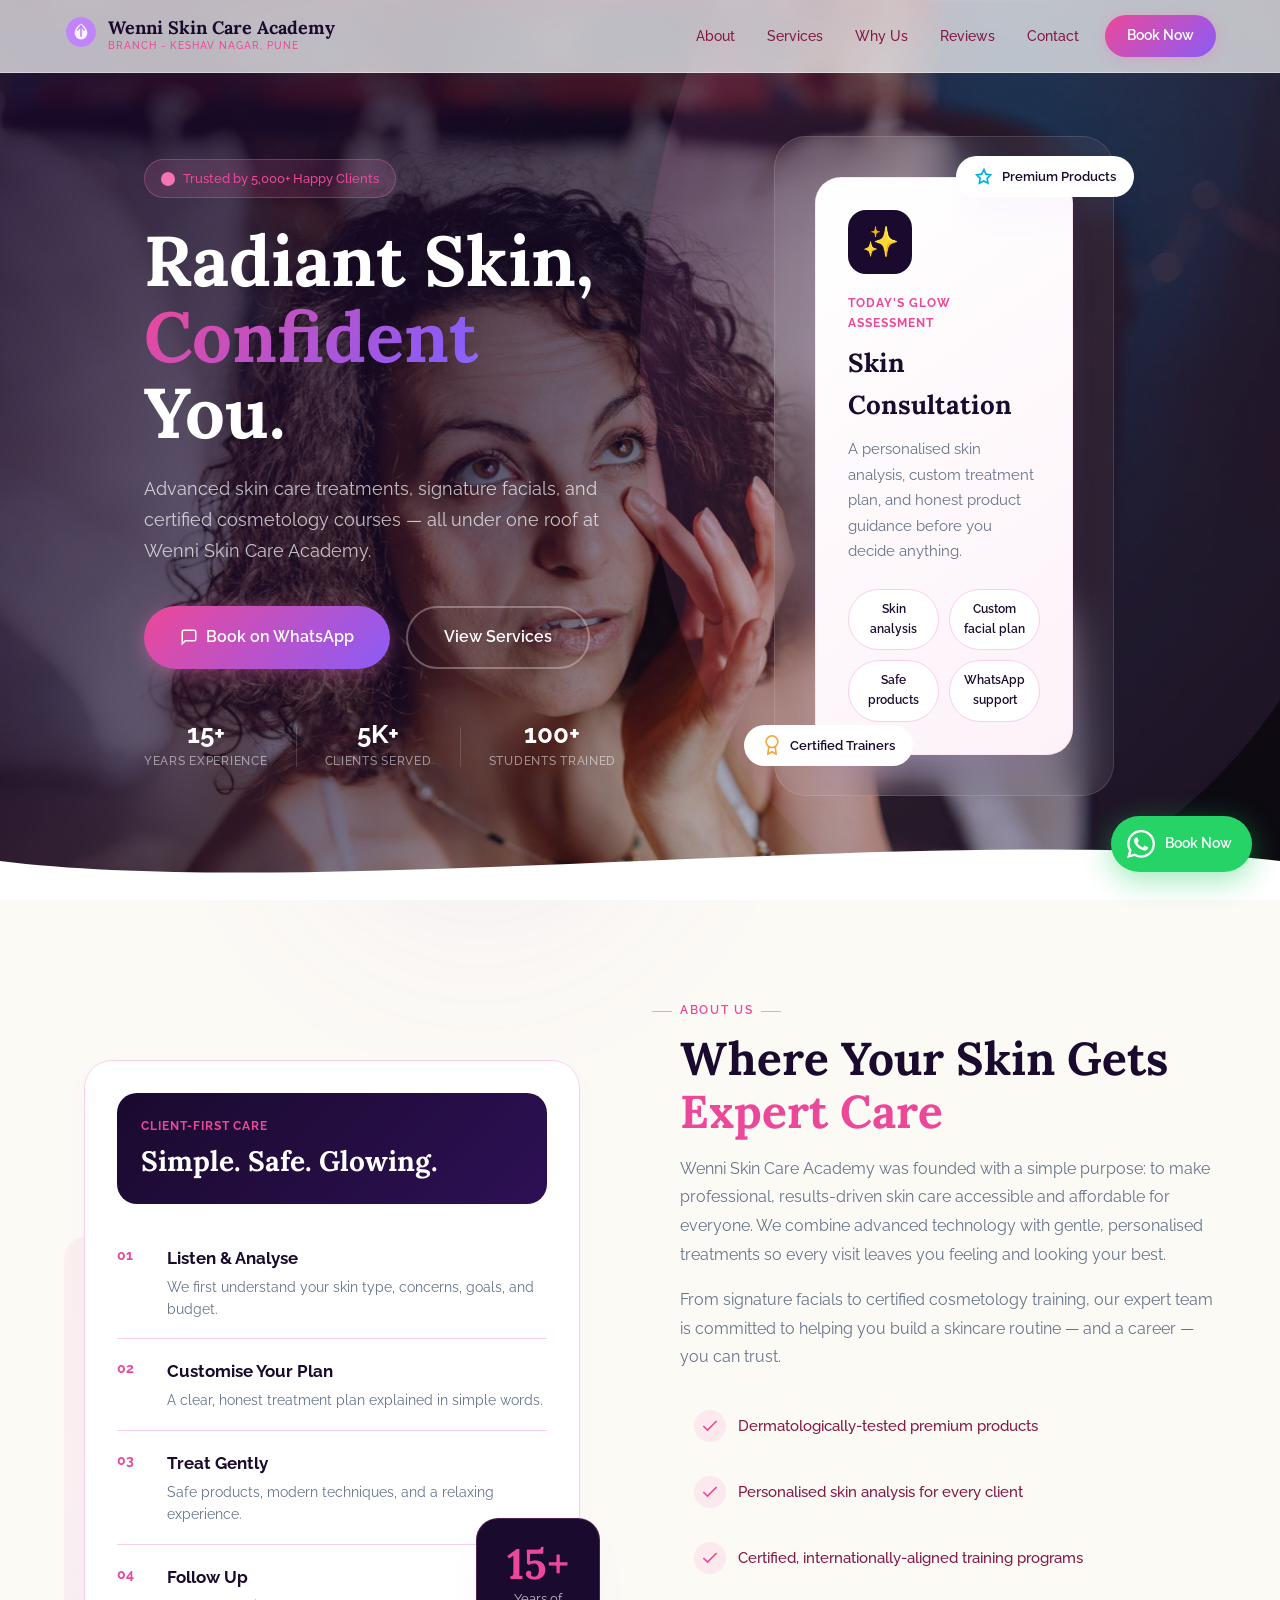
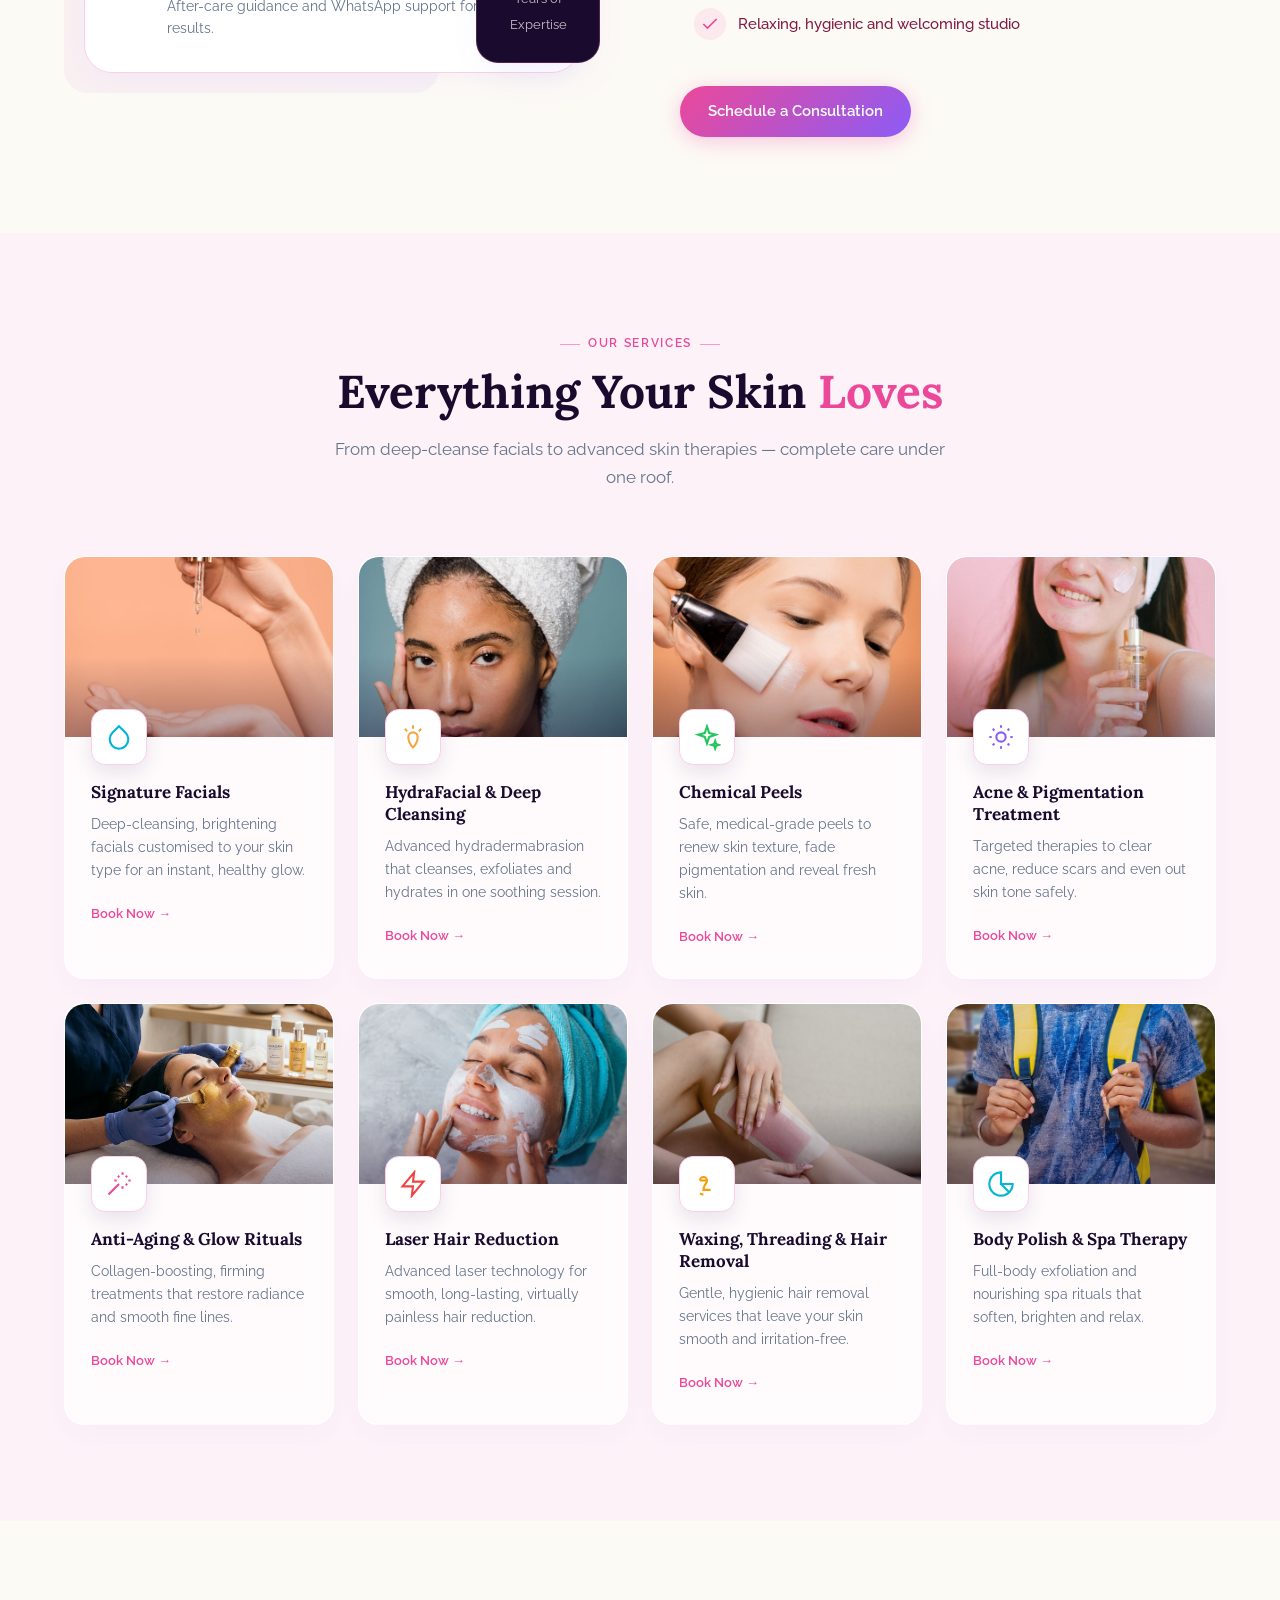
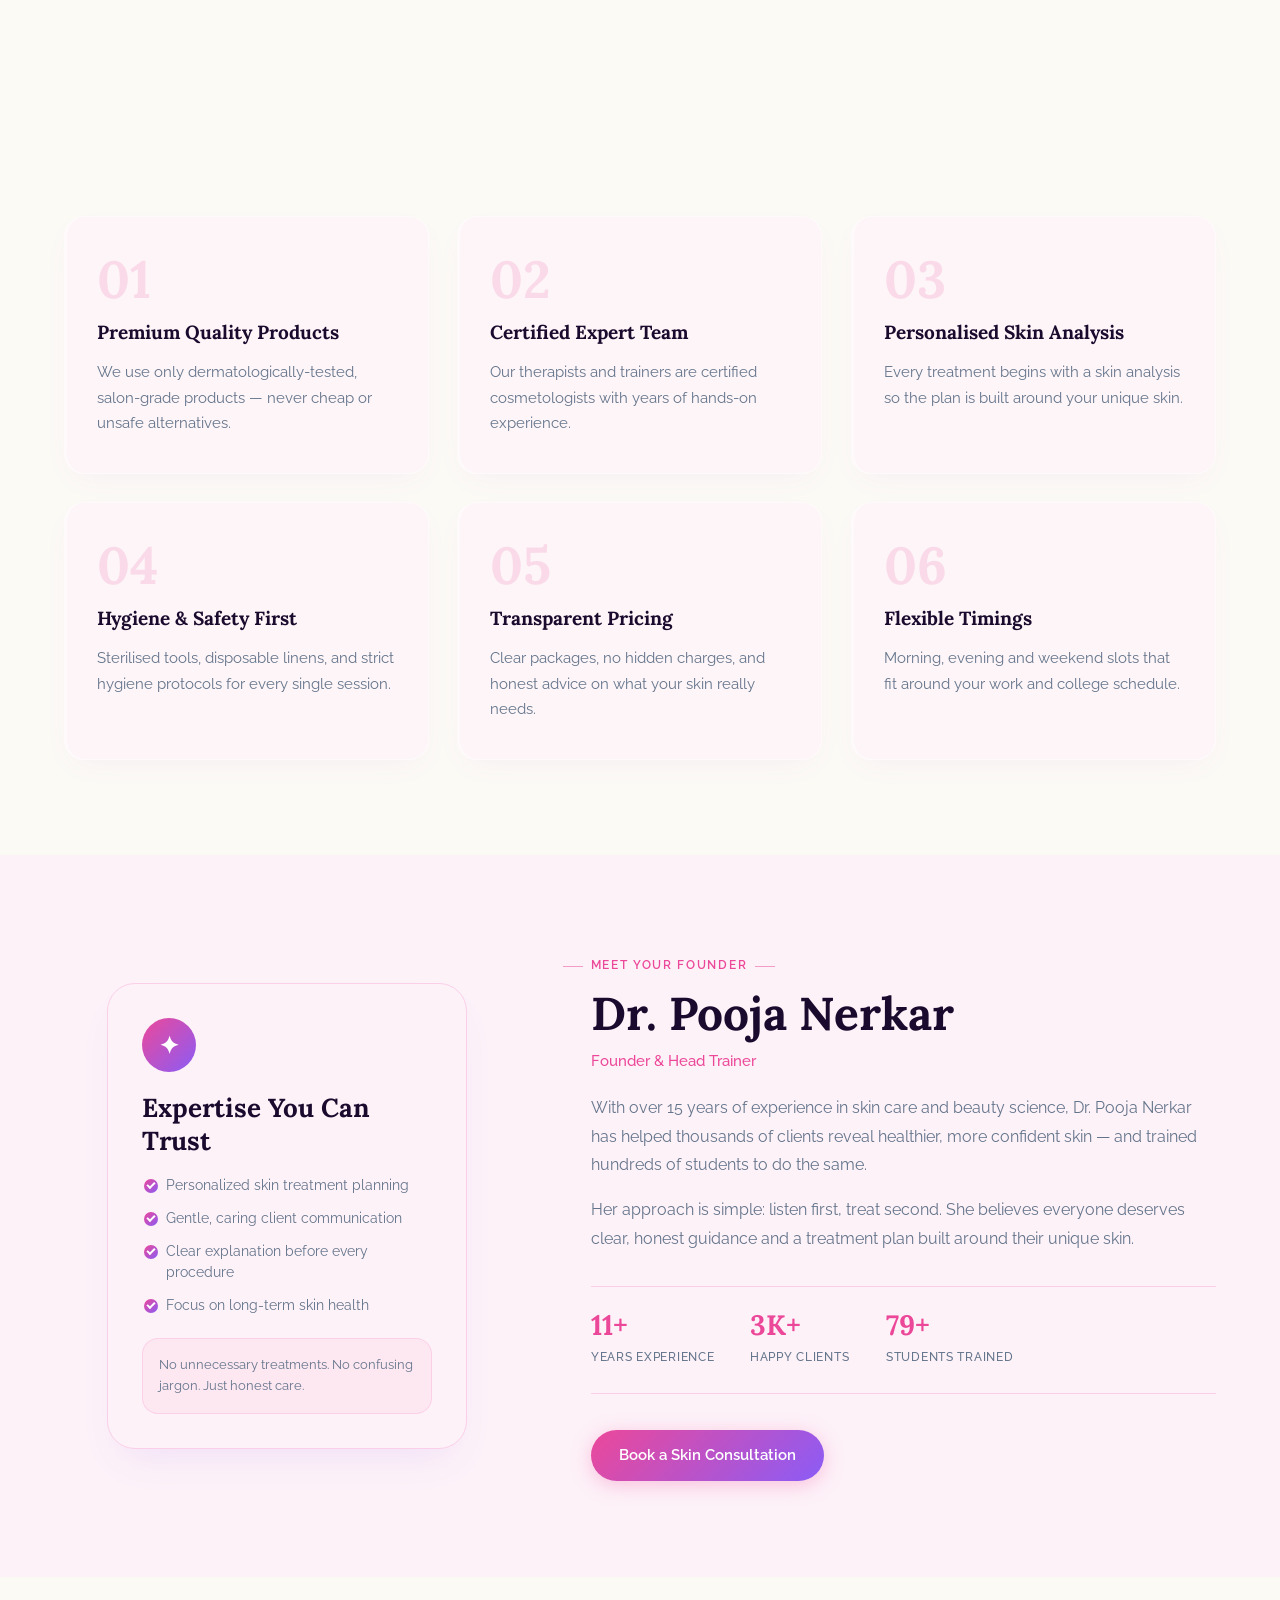
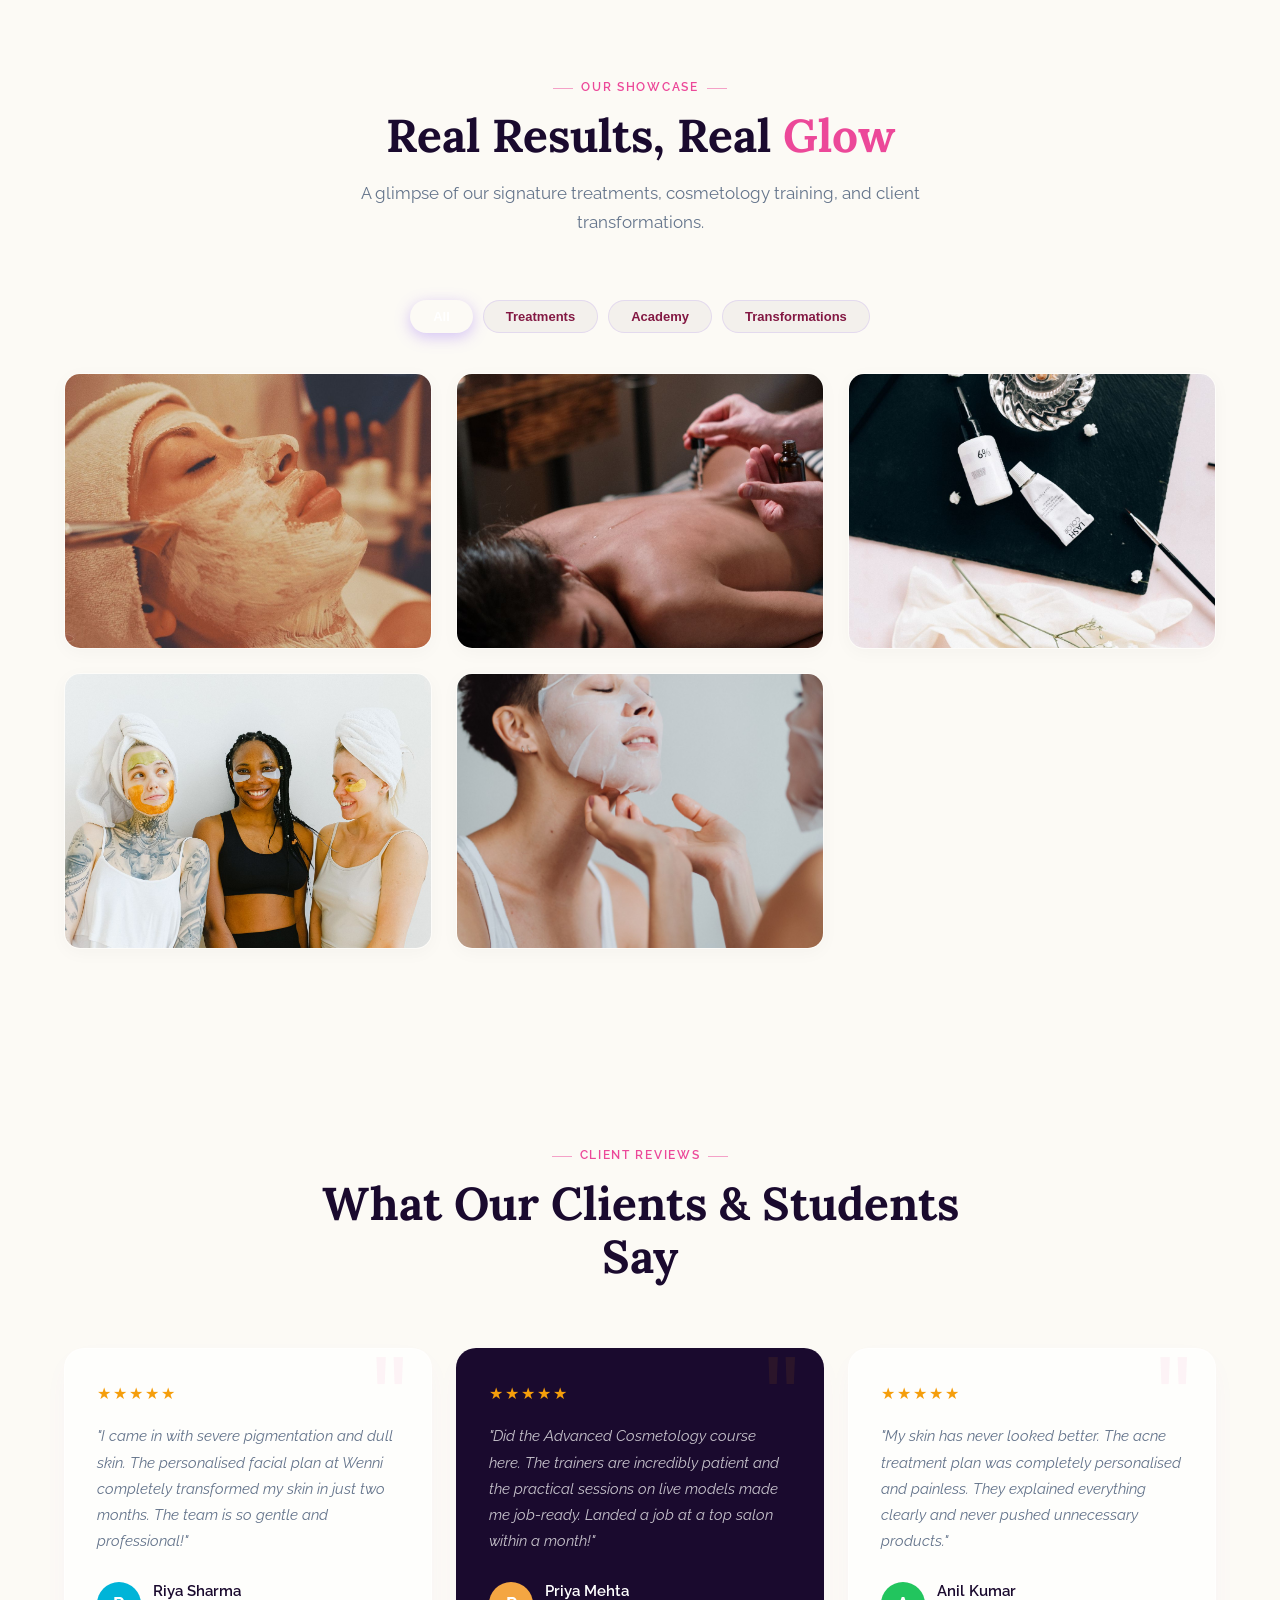
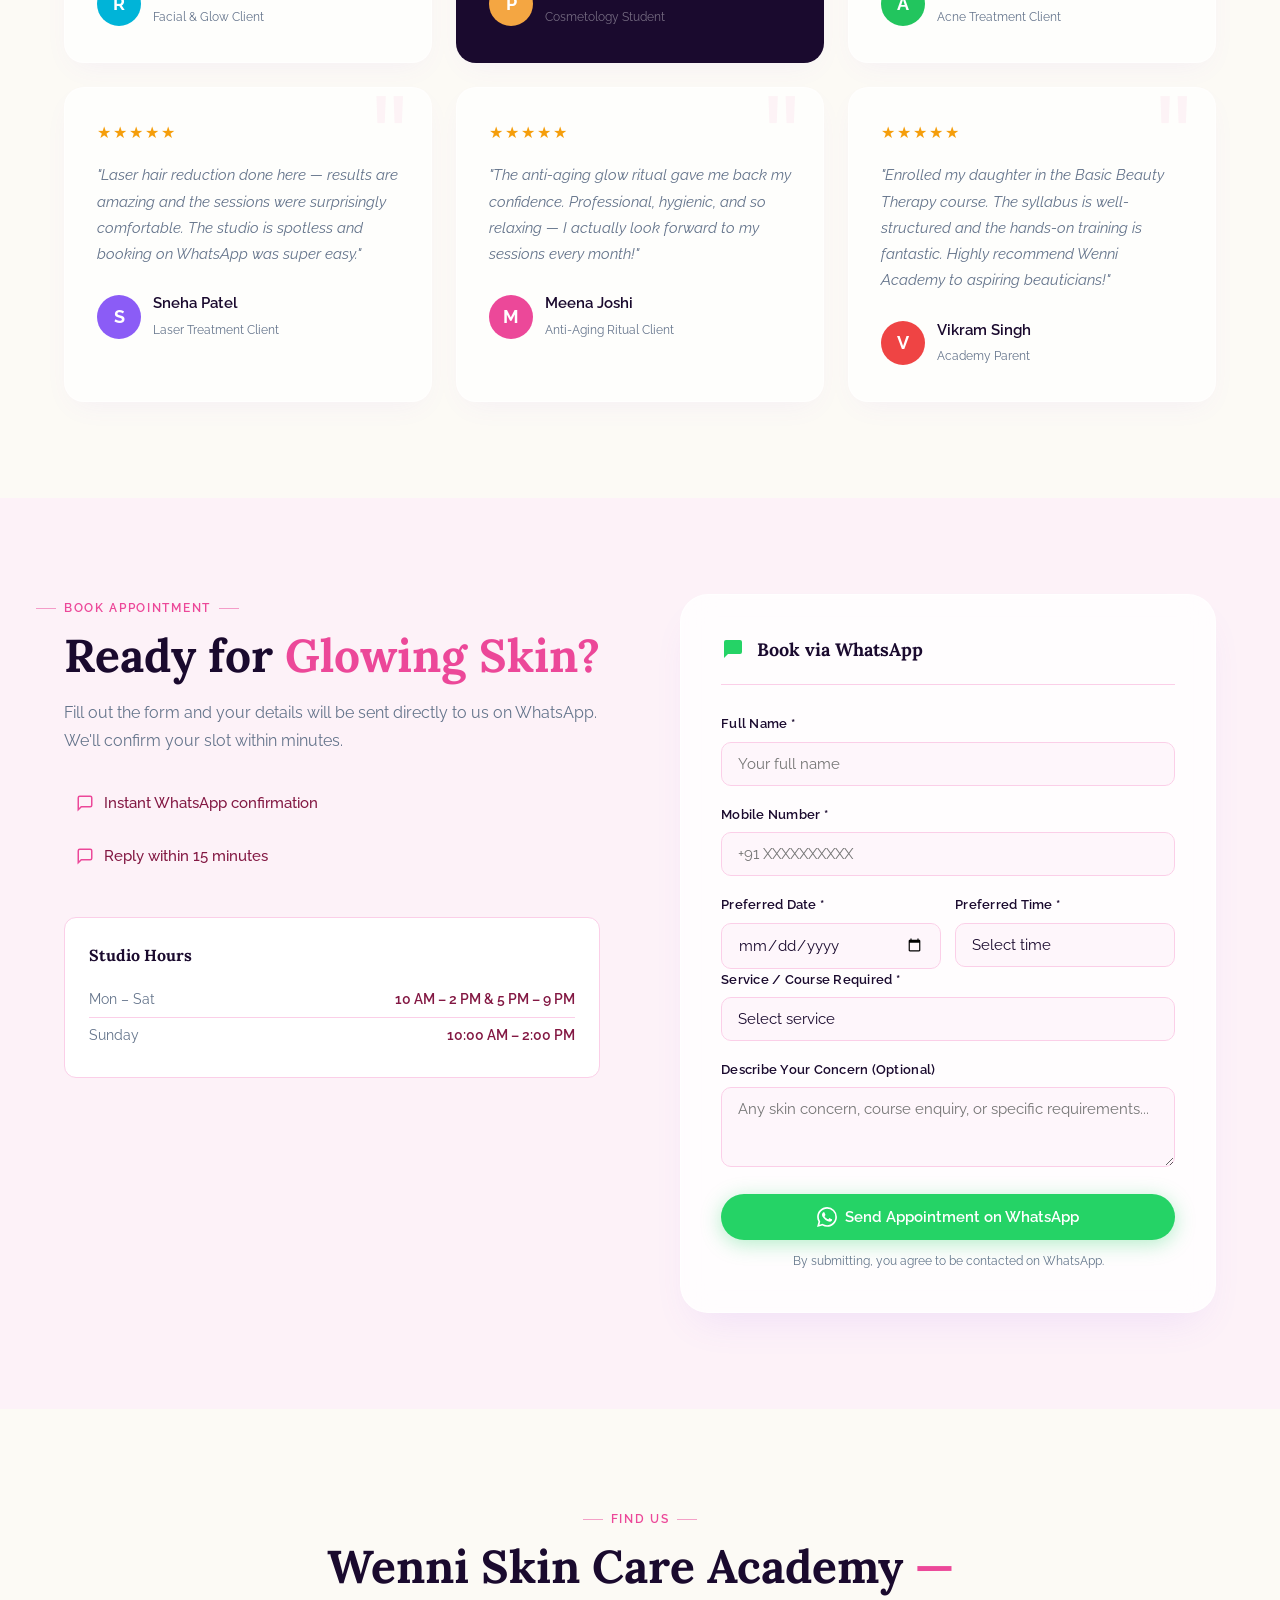
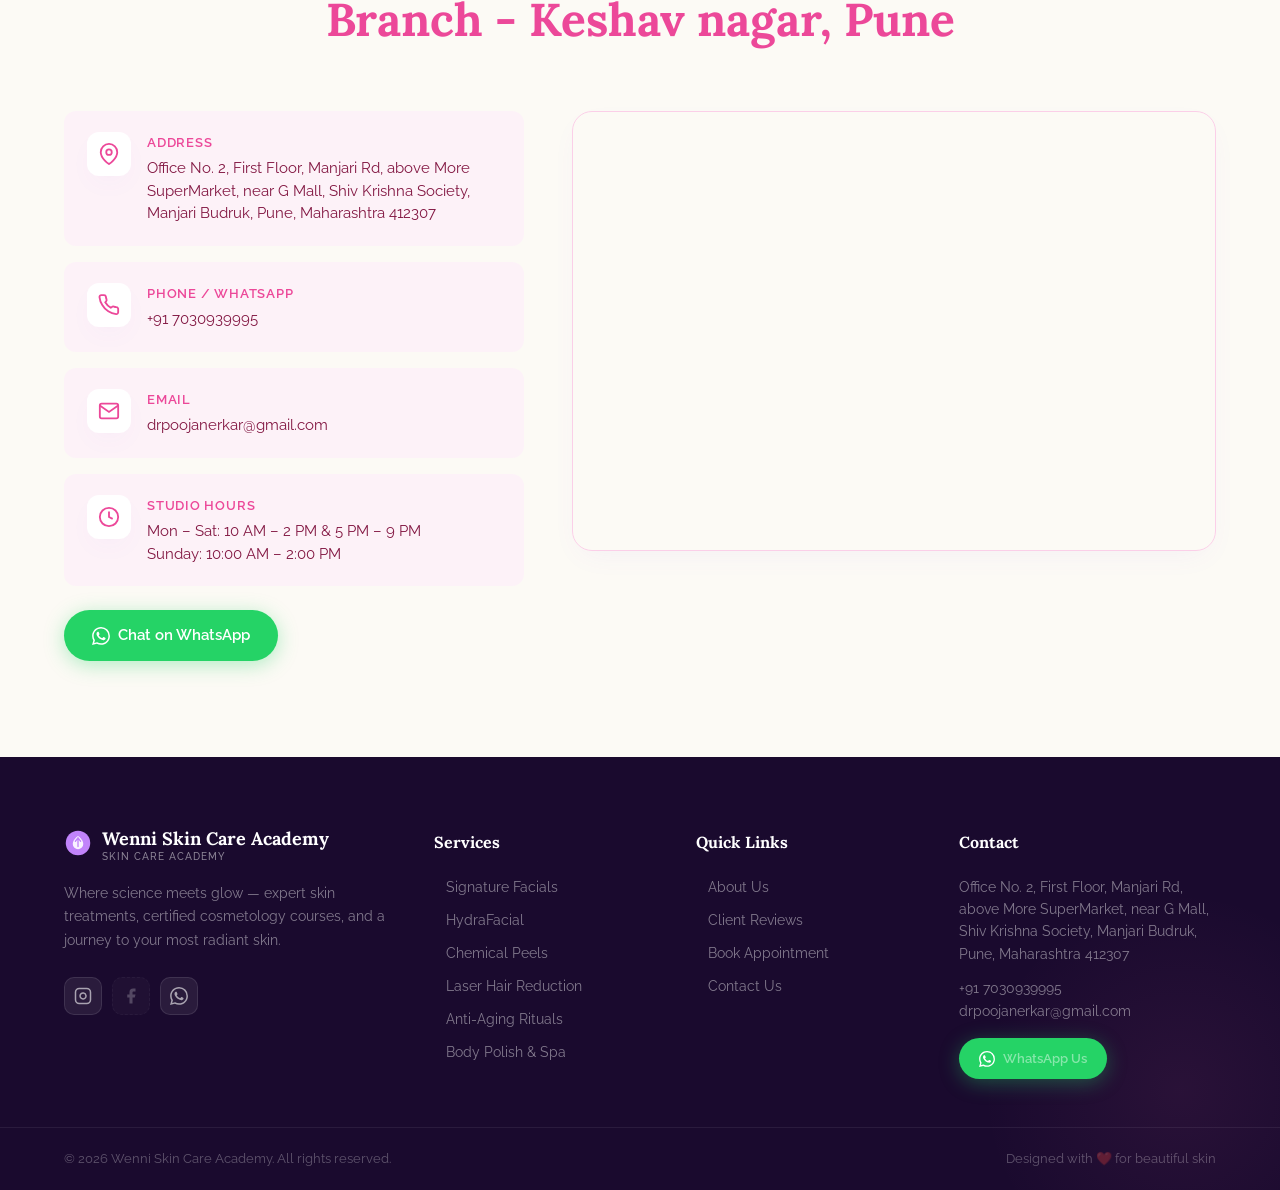
==== commit 18888fc9: "feat: Add serverless admin panel with Supabase integration, Showcase Gallery, and automated image mi" ====
--- a/index.html
+++ b/index.html
@@ -86,6 +86,22 @@
     <div class="container doctor-inner" id="doctorInner"></div>
   </section>
 
+  <!-- ═══════════════════════════ GALLERY / SHOWCASE ═══════════════════════════ -->
+  <section class="section" id="gallery">
+    <div class="container">
+      <div class="section-header" id="galleryHeader"></div>
+      <div class="gallery-filters" id="galleryFilters"></div>
+      <div class="gallery-grid" id="galleryGrid"></div>
+    </div>
+  </section>
+
+  <!-- Lightbox Modal -->
+  <div class="lightbox-modal" id="lightboxModal" role="dialog" aria-modal="true" aria-hidden="true">
+    <span class="lightbox-close" id="lightboxClose" aria-label="Close Lightbox">&times;</span>
+    <img class="lightbox-content" id="lightboxImg" src="" alt="Zoomed view">
+    <div class="lightbox-caption" id="lightboxCaption"></div>
+  </div>
+
   <!-- ═══════════════════════════ TESTIMONIALS ═══════════════════════════ -->
   <section class="section" id="testimonials">
     <div class="container">
@@ -124,6 +140,8 @@
     </div>
   </noscript>
 
+  <script src="supabase-config.js"></script>
+  <script src="https://cdn.jsdelivr.net/npm/@supabase/supabase-js@2"></script>
   <script src="script.js"></script>
 </body>
 </html>
--- a/style.css
+++ b/style.css
@@ -900,3 +900,171 @@
   outline-offset: 4px;
   box-shadow: 0 0 0 6px rgba(139, 92, 246, 0.25);
 }
+
+/* ── GALLERY / SHOWCASE SECTION ────────────────────────── */
+.gallery-filters {
+  display: flex;
+  flex-wrap: wrap;
+  justify-content: center;
+  gap: 10px;
+  margin-top: 24px;
+}
+.gallery-filter-btn {
+  background: rgba(26, 10, 46, 0.04);
+  border: 1px solid rgba(139, 92, 246, 0.15);
+  color: var(--navy);
+  padding: 8px 22px;
+  font-size: 13px;
+  font-weight: 600;
+  border-radius: 30px;
+  cursor: pointer;
+  transition: all 0.3s cubic-bezier(0.4, 0, 0.2, 1);
+  user-select: none;
+}
+.gallery-filter-btn:hover {
+  background: rgba(139, 92, 246, 0.08);
+  border-color: var(--purple);
+  transform: translateY(-1px);
+}
+.gallery-filter-btn.active {
+  background: linear-gradient(135deg, var(--purple) 0%, var(--pink) 100%);
+  border-color: transparent;
+  color: white;
+  box-shadow: 0 4px 15px rgba(139, 92, 246, 0.35);
+}
+
+.gallery-grid {
+  display: grid;
+  grid-template-columns: repeat(auto-fill, minmax(280px, 1fr));
+  gap: 24px;
+  margin-top: 40px;
+  transition: all 0.3s ease;
+}
+.gallery-item {
+  position: relative;
+  border-radius: 16px;
+  overflow: hidden;
+  aspect-ratio: 4/3;
+  cursor: pointer;
+  background-color: var(--ice);
+  border: 1px solid rgba(255, 255, 255, 0.4);
+  box-shadow: 0 4px 18px rgba(0, 0, 0, 0.03);
+  transition: all 0.4s cubic-bezier(0.165, 0.84, 0.44, 1);
+  display: block;
+}
+.gallery-item img {
+  width: 100%;
+  height: 100%;
+  object-fit: cover;
+  transition: transform 0.6s cubic-bezier(0.165, 0.84, 0.44, 1);
+}
+.gallery-item:hover {
+  transform: translateY(-6px);
+  box-shadow: 0 12px 36px rgba(139, 92, 246, 0.2);
+  border-color: rgba(139, 92, 246, 0.3);
+}
+.gallery-item:hover img {
+  transform: scale(1.07);
+}
+
+/* Glassmorphism item overlay */
+.gallery-item-overlay {
+  position: absolute;
+  bottom: 0; left: 0; right: 0;
+  padding: 20px;
+  background: rgba(26, 10, 46, 0.72);
+  backdrop-filter: blur(8px);
+  -webkit-backdrop-filter: blur(8px);
+  color: white;
+  transform: translateY(100%);
+  transition: transform 0.4s cubic-bezier(0.165, 0.84, 0.44, 1);
+  display: flex;
+  flex-direction: column;
+  gap: 4px;
+}
+.gallery-item:hover .gallery-item-overlay {
+  transform: translateY(0);
+}
+.gallery-item-overlay span {
+  font-size: 10px;
+  text-transform: uppercase;
+  letter-spacing: 1.5px;
+  color: #c084fc;
+  font-weight: 700;
+}
+.gallery-item-overlay h4 {
+  font-size: 15px;
+  font-weight: 600;
+  margin: 0;
+  color: white;
+}
+
+/* Hide animations for filtering */
+.gallery-item.hidden {
+  display: none;
+}
+
+/* ── LIGHTBOX MODAL ── */
+.lightbox-modal {
+  display: none;
+  position: fixed;
+  z-index: 10000;
+  padding-top: 60px;
+  left: 0; top: 0; width: 100%; height: 100%;
+  overflow: auto;
+  background-color: rgba(15, 6, 30, 0.88);
+  backdrop-filter: blur(16px);
+  -webkit-backdrop-filter: blur(16px);
+  animation: fadeInLightBox 0.3s ease;
+}
+@keyframes fadeInLightBox {
+  from { opacity: 0; }
+  to { opacity: 1; }
+}
+.lightbox-content {
+  margin: auto;
+  display: block;
+  max-width: 85%;
+  max-height: 75vh;
+  border-radius: 12px;
+  box-shadow: 0 16px 48px rgba(0, 0, 0, 0.5);
+  border: 1px solid rgba(255, 255, 255, 0.1);
+  animation: zoomLightBox 0.3s cubic-bezier(0.165, 0.84, 0.44, 1);
+}
+@keyframes zoomLightBox {
+  from { transform: scale(0.92); opacity: 0; }
+  to { transform: scale(1); opacity: 1; }
+}
+.lightbox-close {
+  position: absolute;
+  top: 24px;
+  right: 32px;
+  color: #e2e8f0;
+  font-size: 40px;
+  font-weight: 600;
+  cursor: pointer;
+  transition: all 0.2s ease;
+  user-select: none;
+  width: 44px;
+  height: 44px;
+  display: flex;
+  align-items: center;
+  justify-content: center;
+}
+.lightbox-close:hover {
+  color: var(--pink);
+  transform: scale(1.1);
+}
+.lightbox-caption {
+  margin: auto;
+  display: block;
+  width: 80%;
+  max-width: 700px;
+  text-align: center;
+  color: #cbd5e1;
+  padding: 18px 0;
+  font-size: 15px;
+  font-weight: 500;
+  letter-spacing: 0.5px;
+}
+
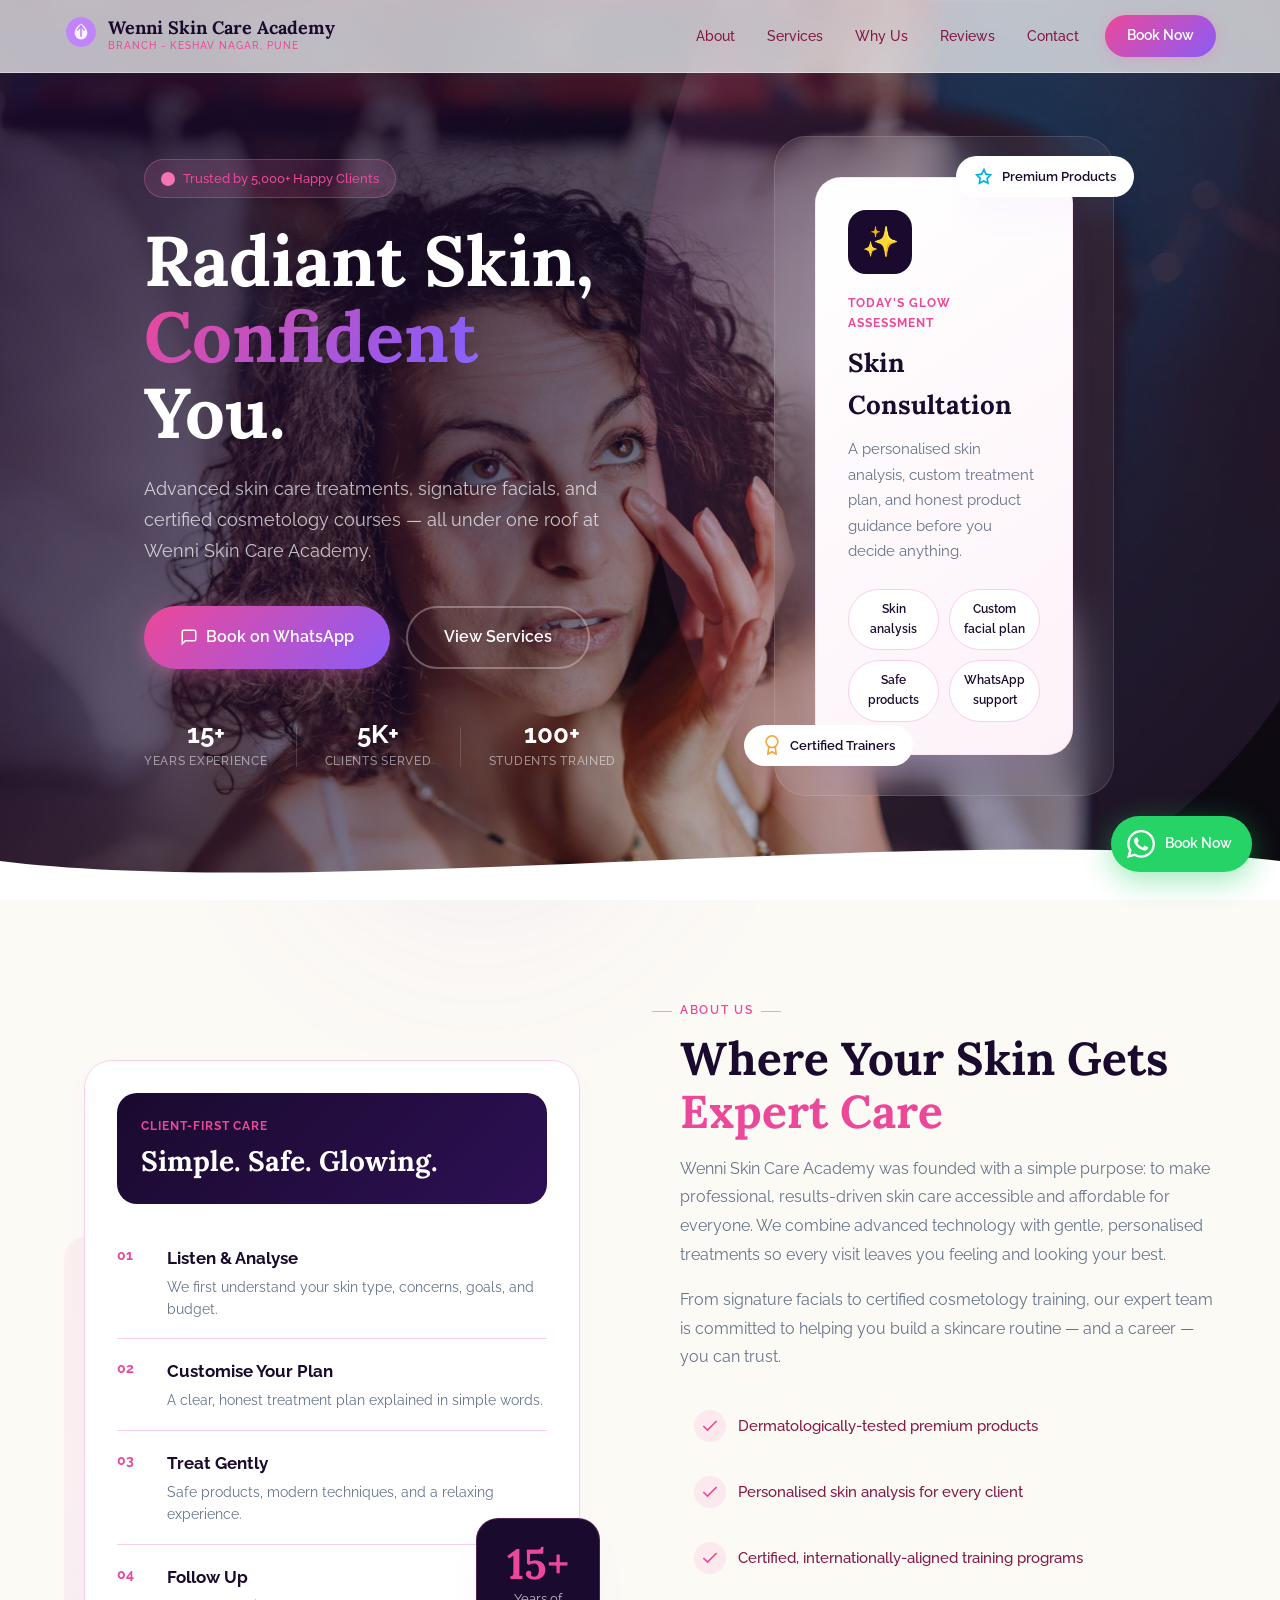
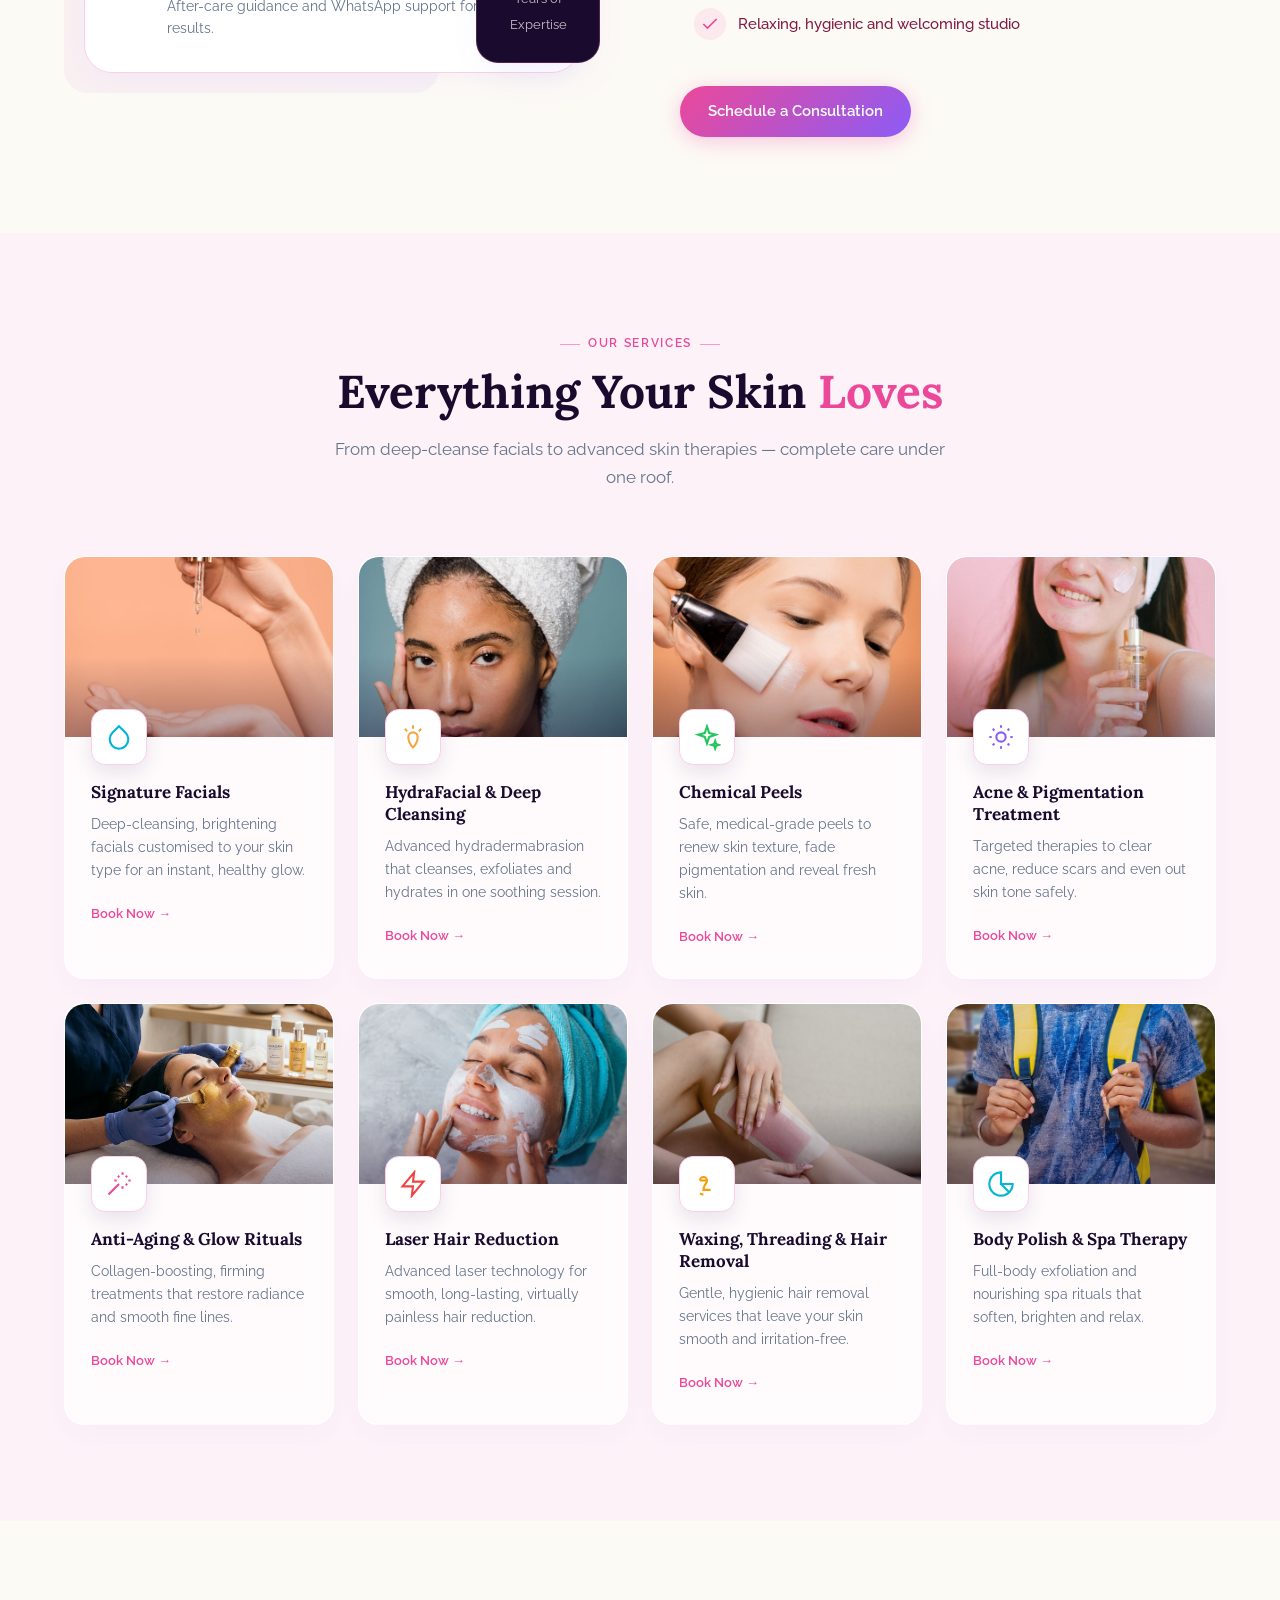
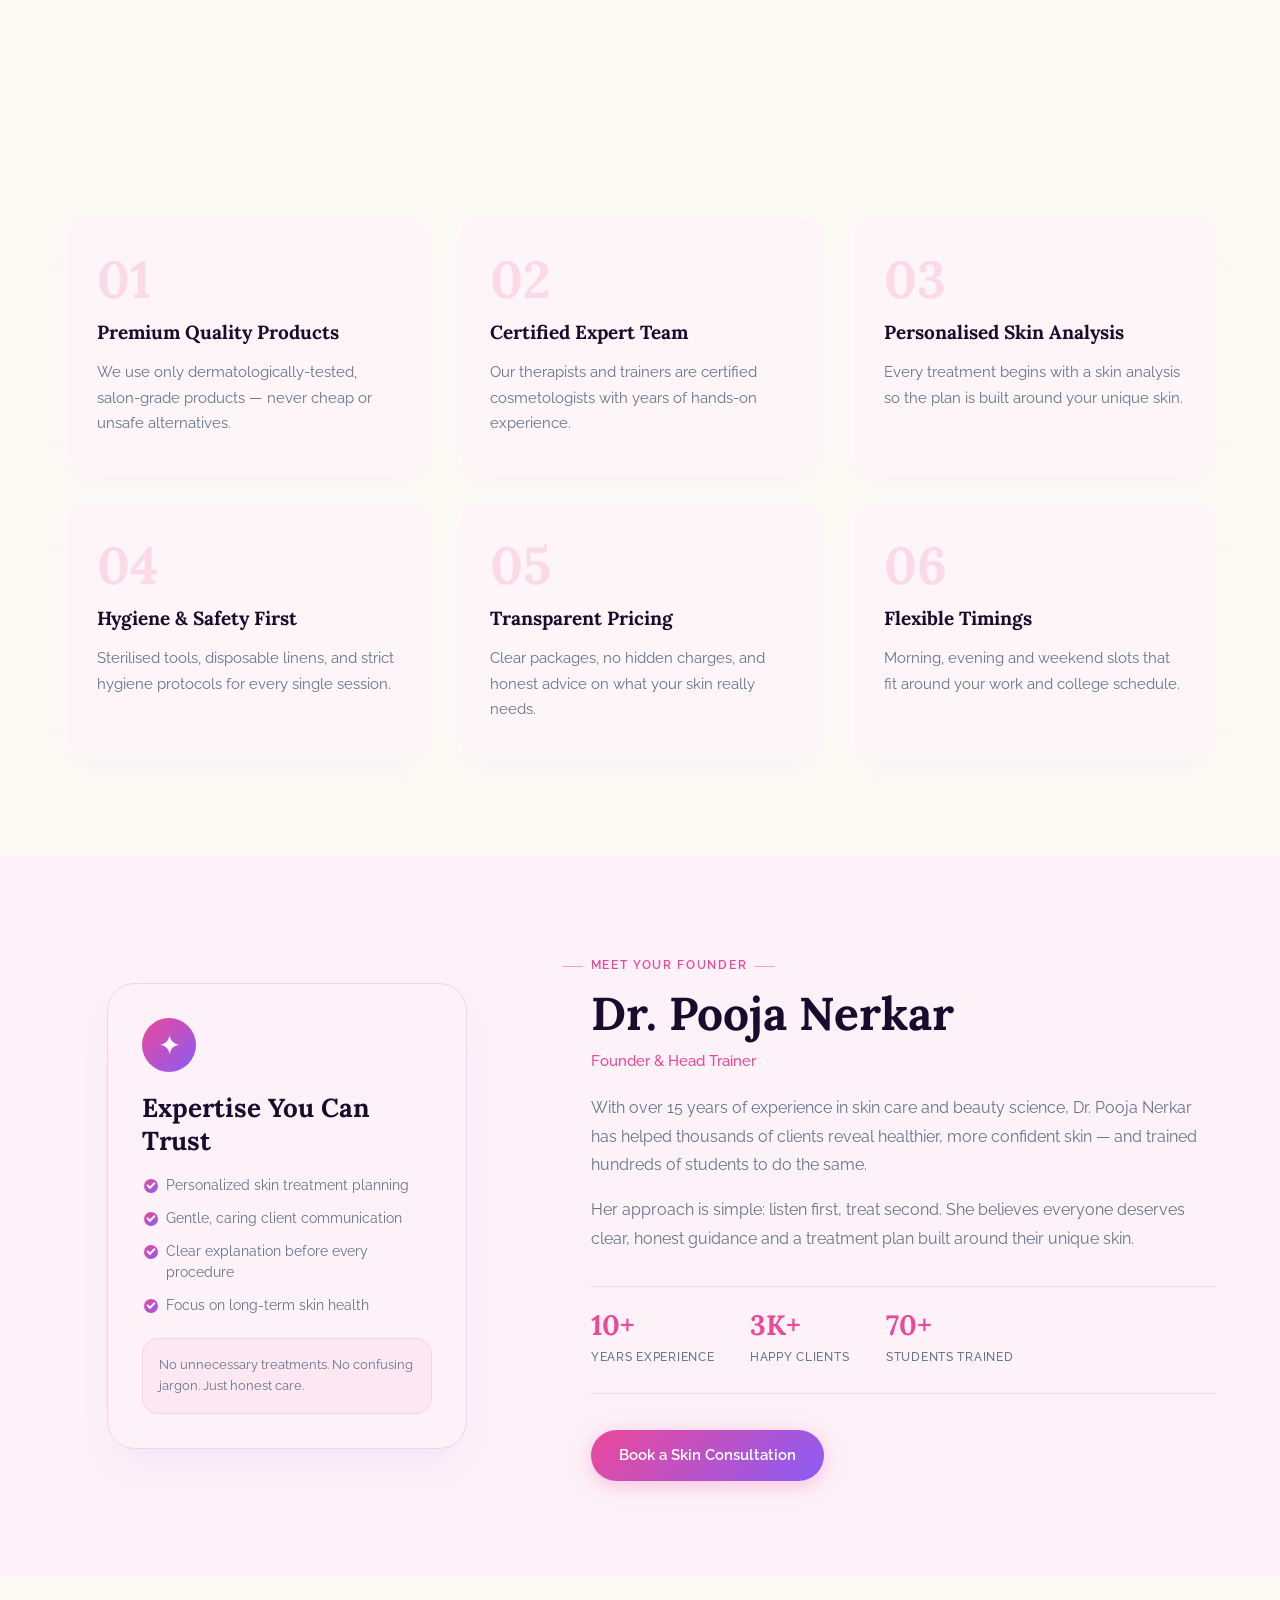
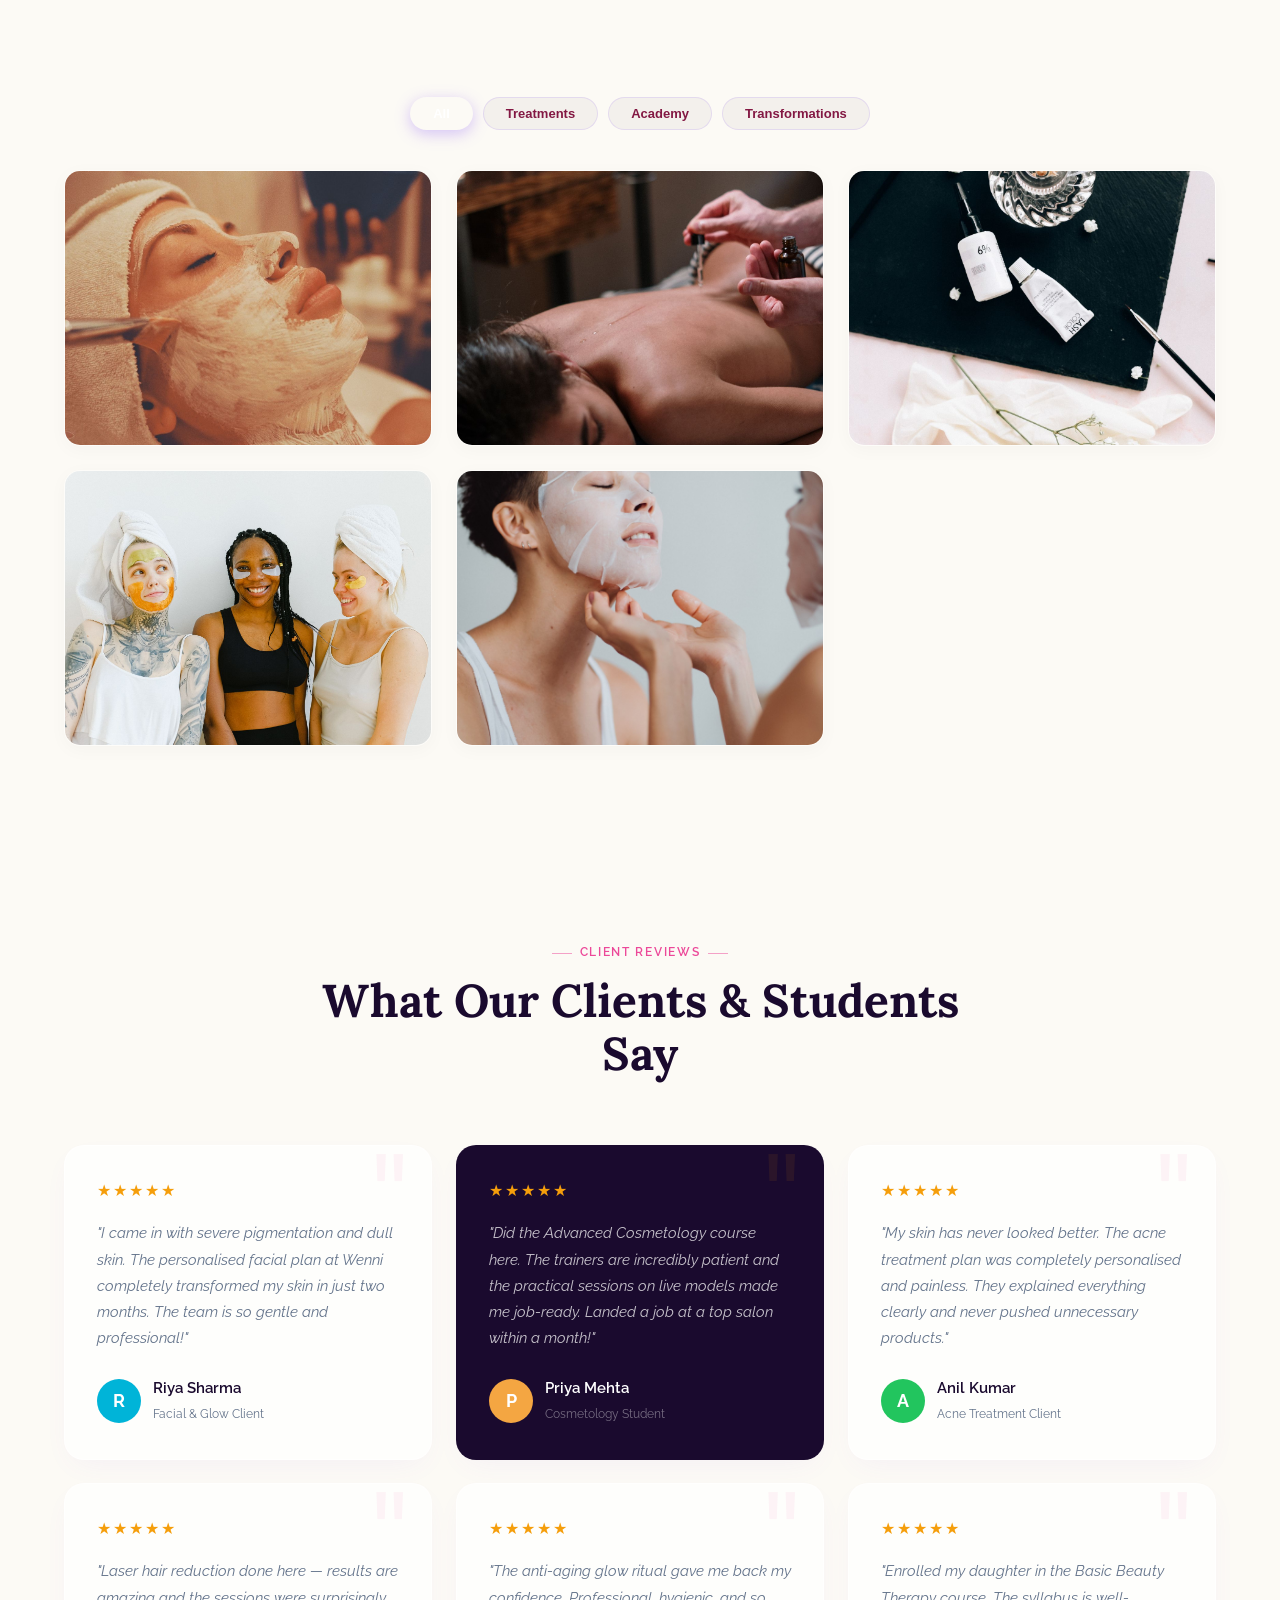
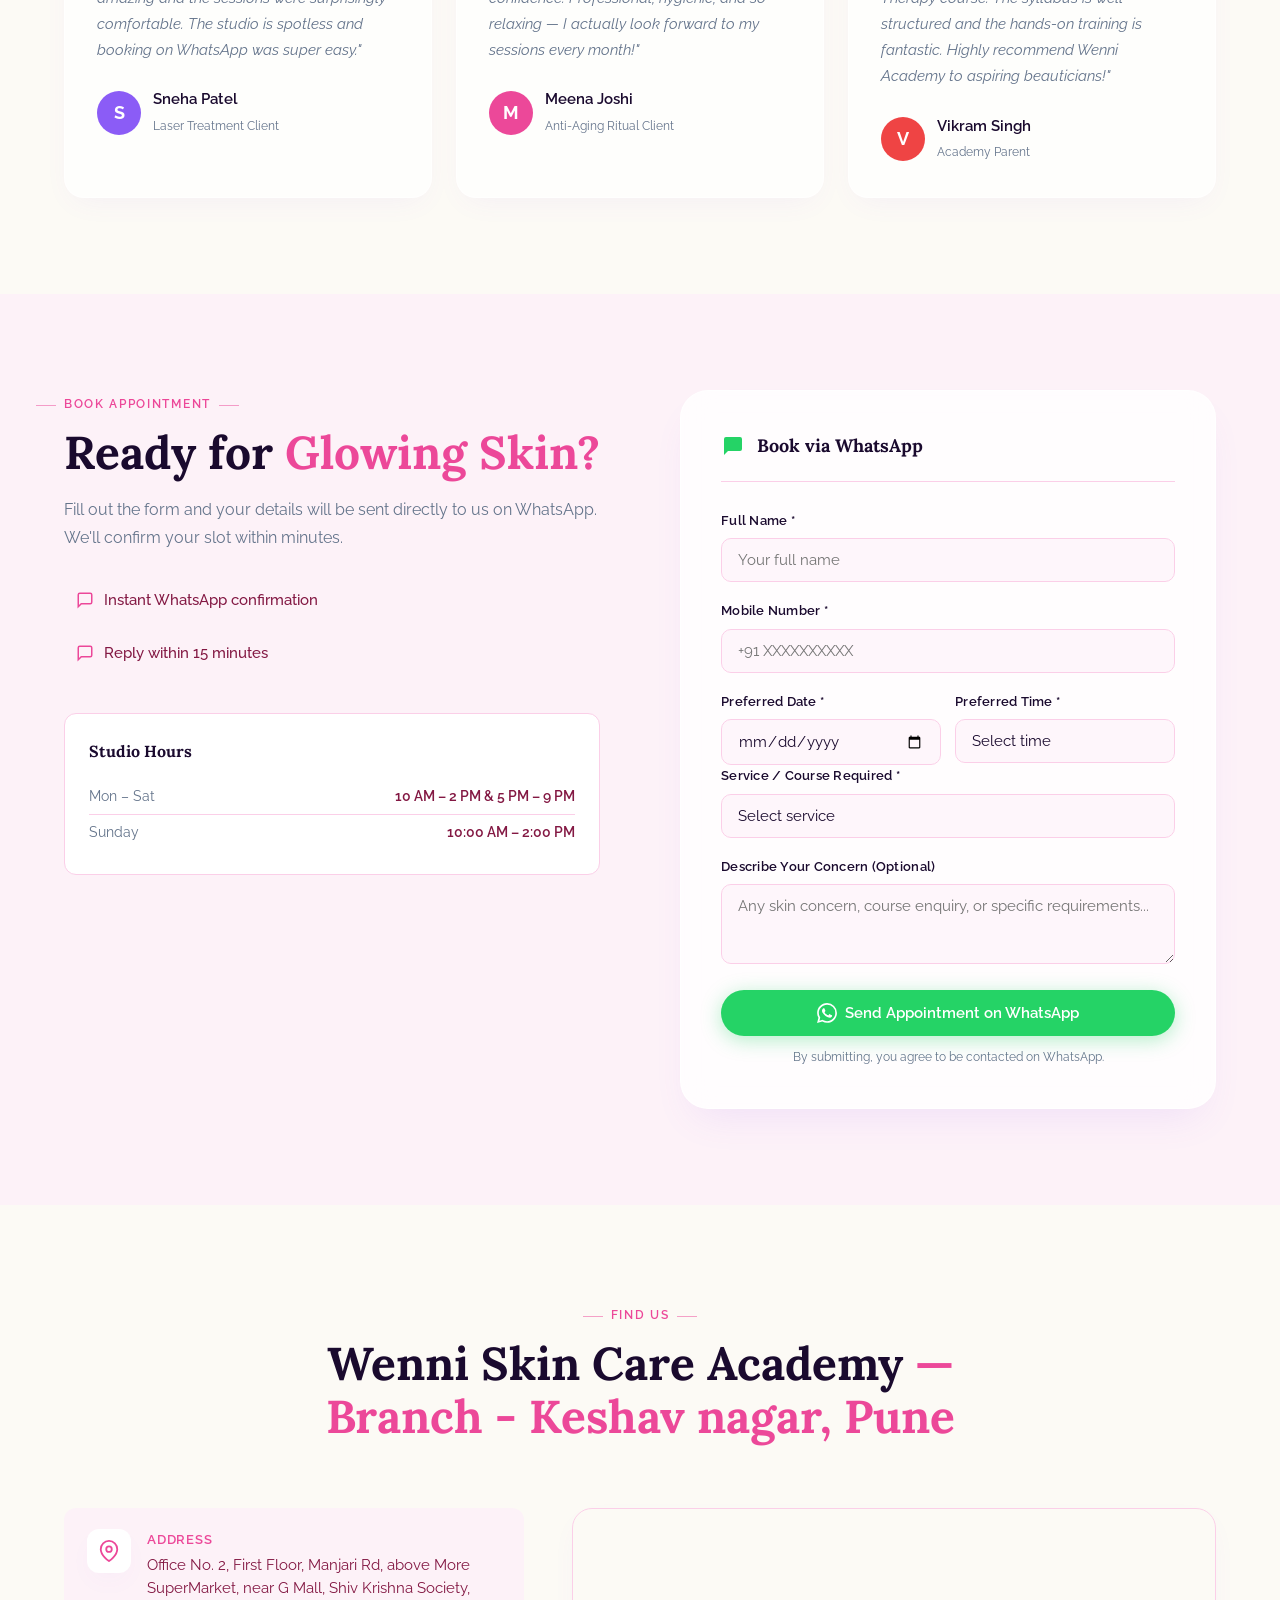
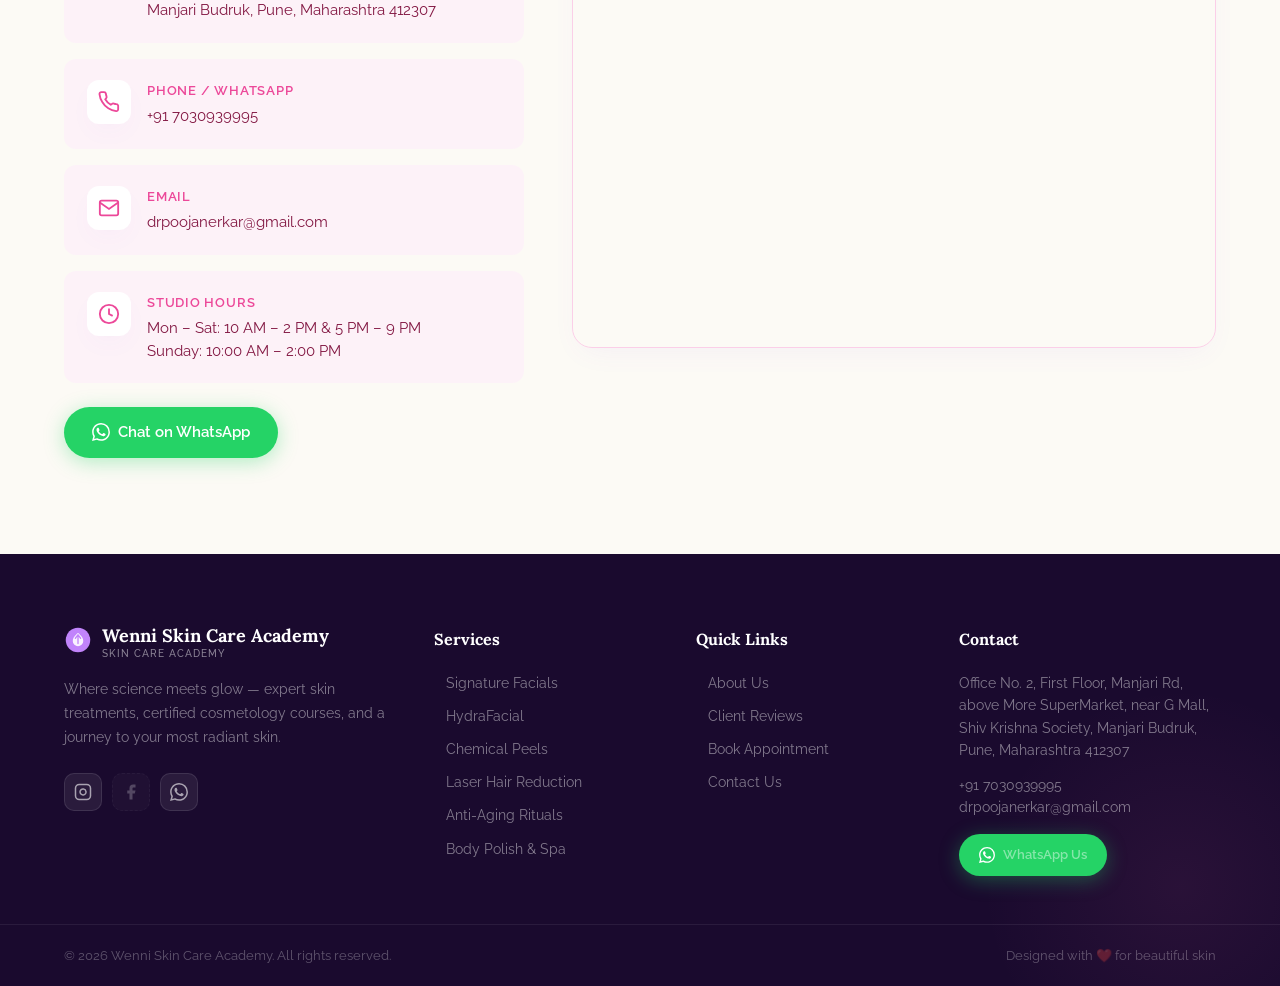
==== commit 55426805: "feat: Simplify Showcase Gallery to focus purely on criteria tags and images grid (no headers)" ====
--- a/index.html
+++ b/index.html
@@ -89,7 +89,6 @@
   <!-- ═══════════════════════════ GALLERY / SHOWCASE ═══════════════════════════ -->
   <section class="section" id="gallery">
     <div class="container">
-      <div class="section-header" id="galleryHeader"></div>
       <div class="gallery-filters" id="galleryFilters"></div>
       <div class="gallery-grid" id="galleryGrid"></div>
     </div>
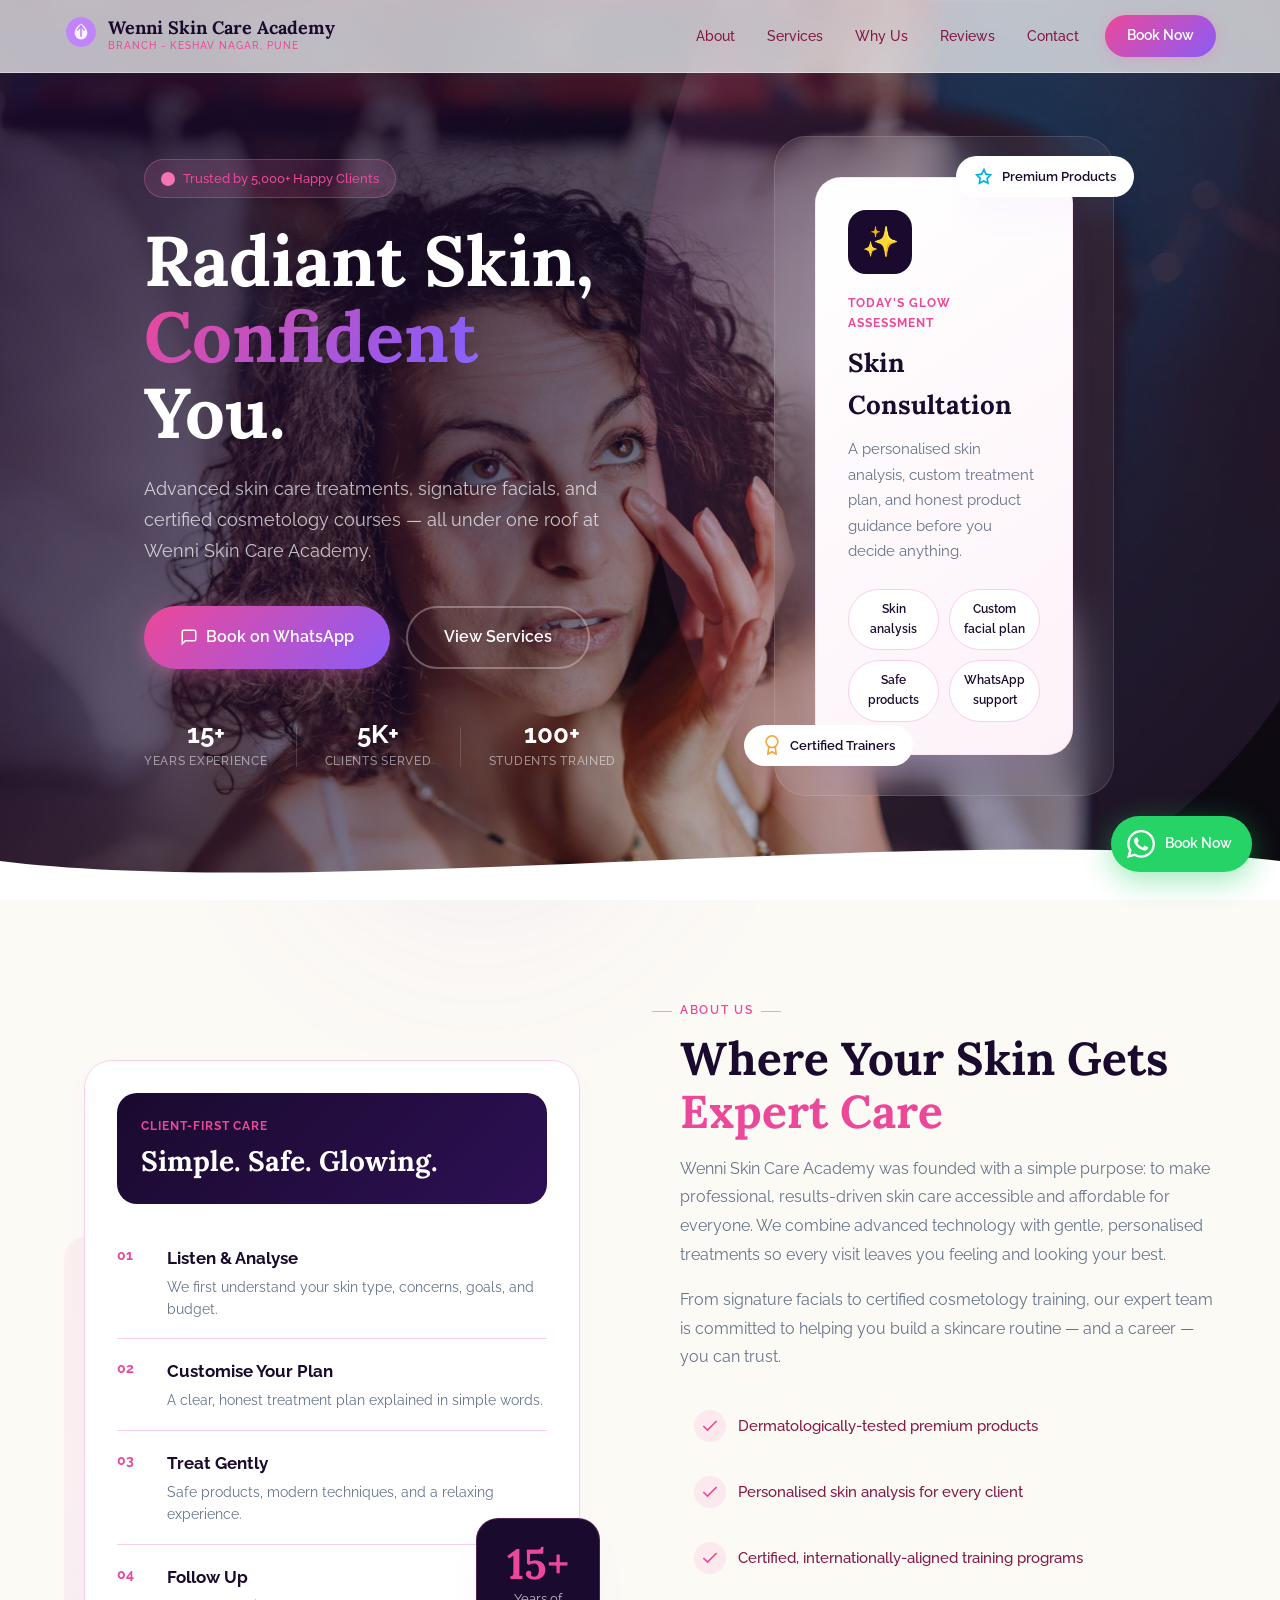
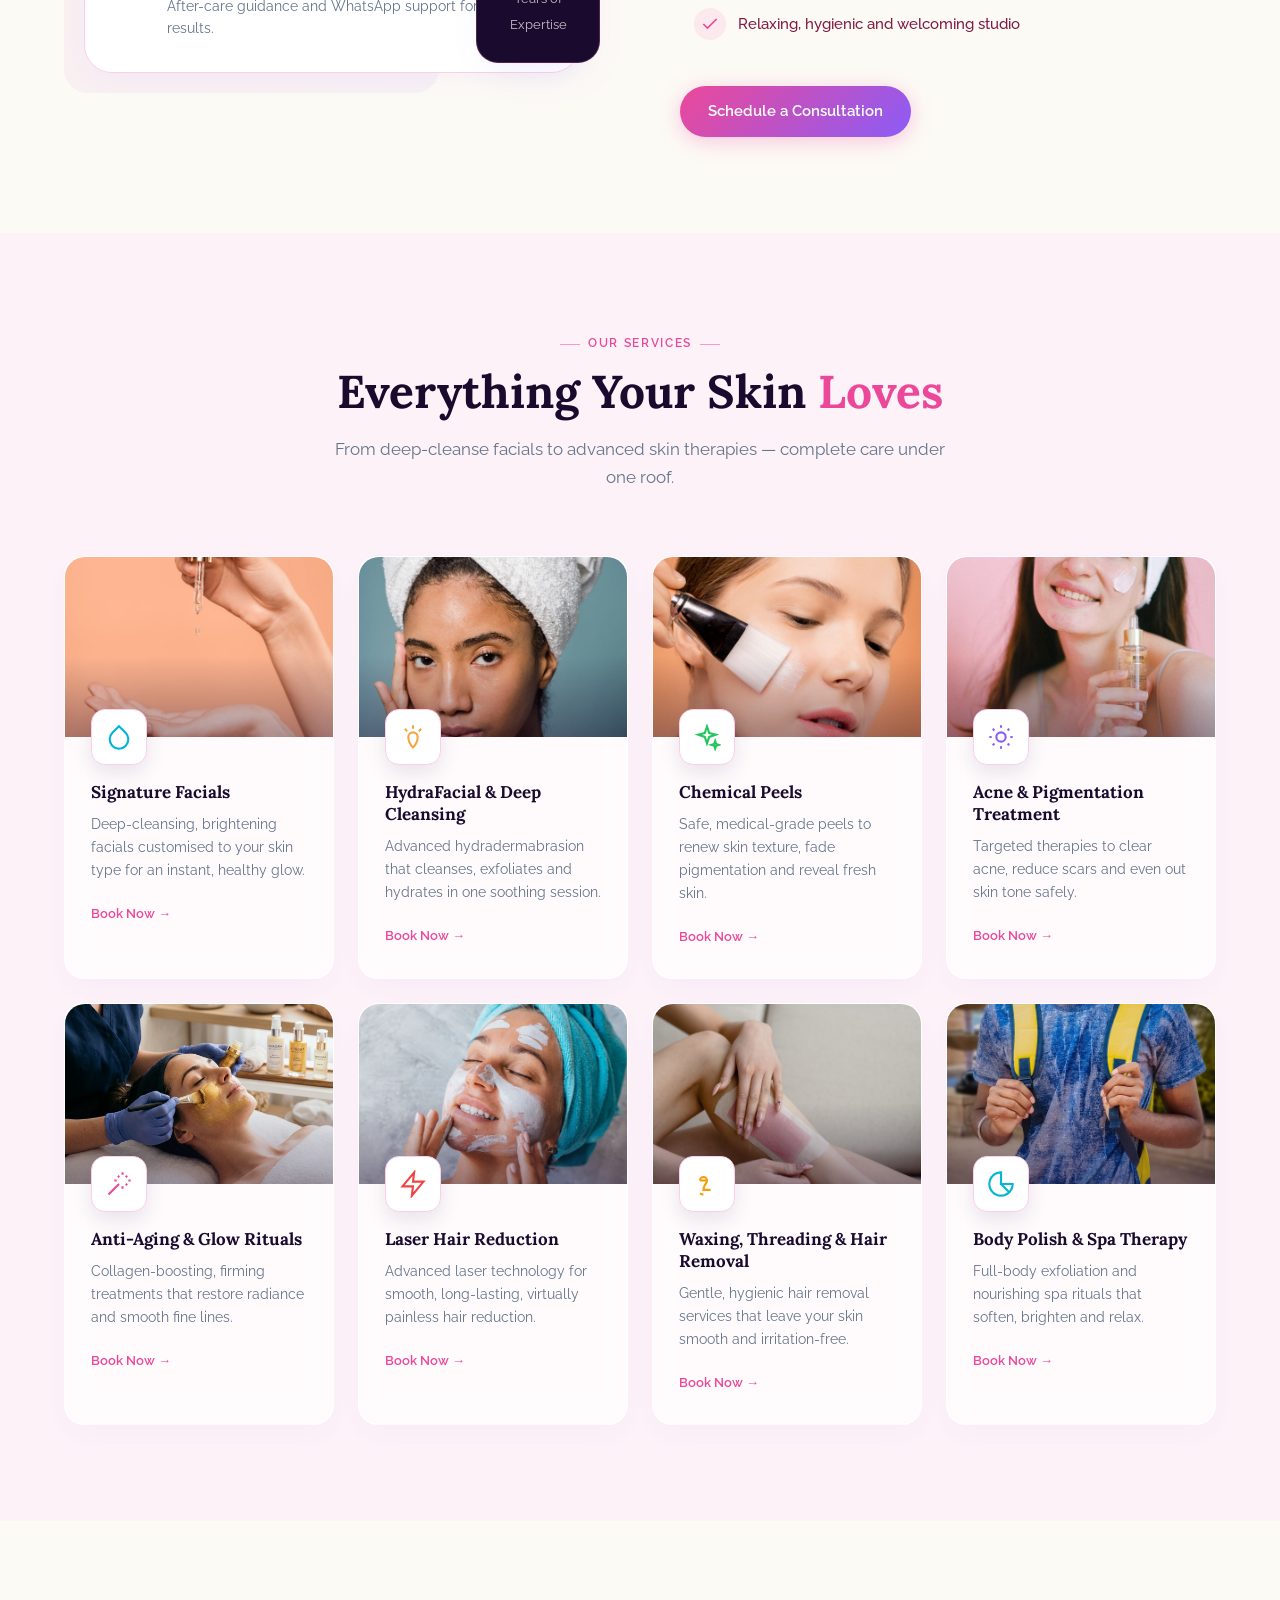
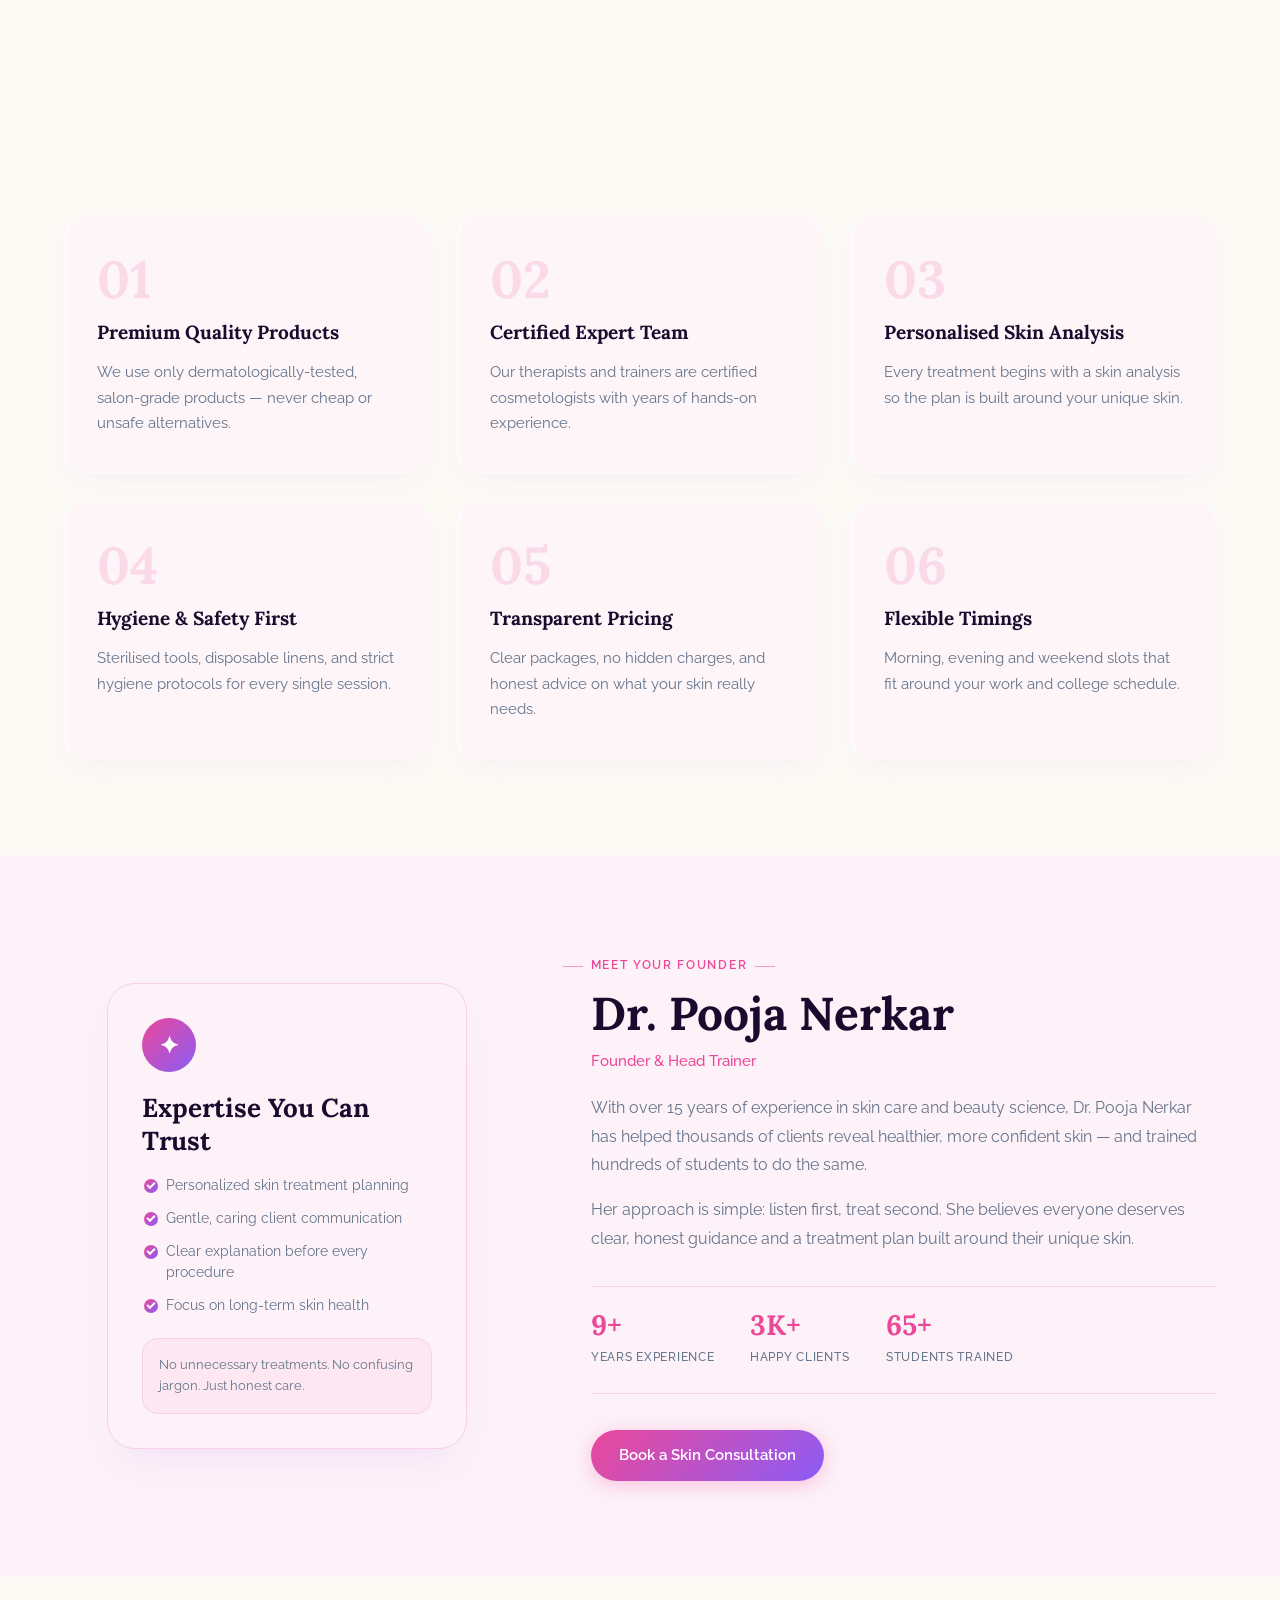
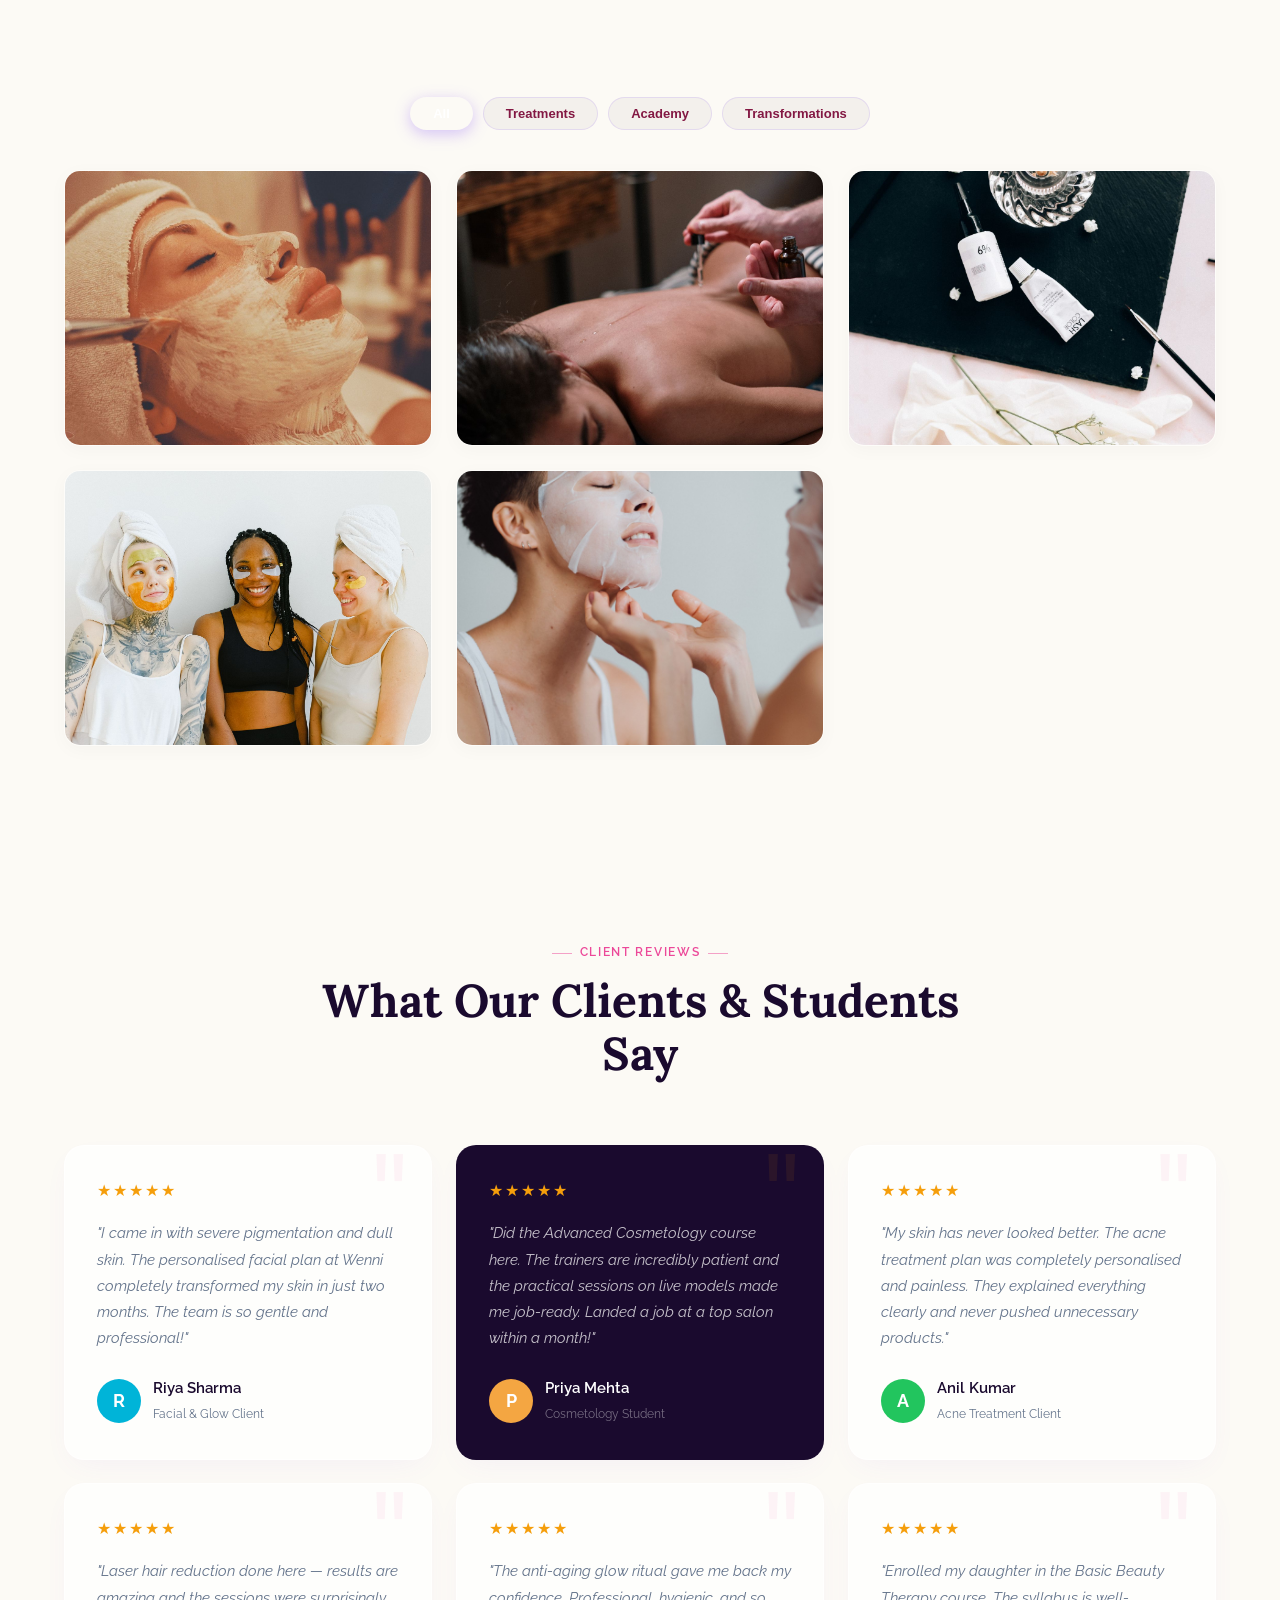
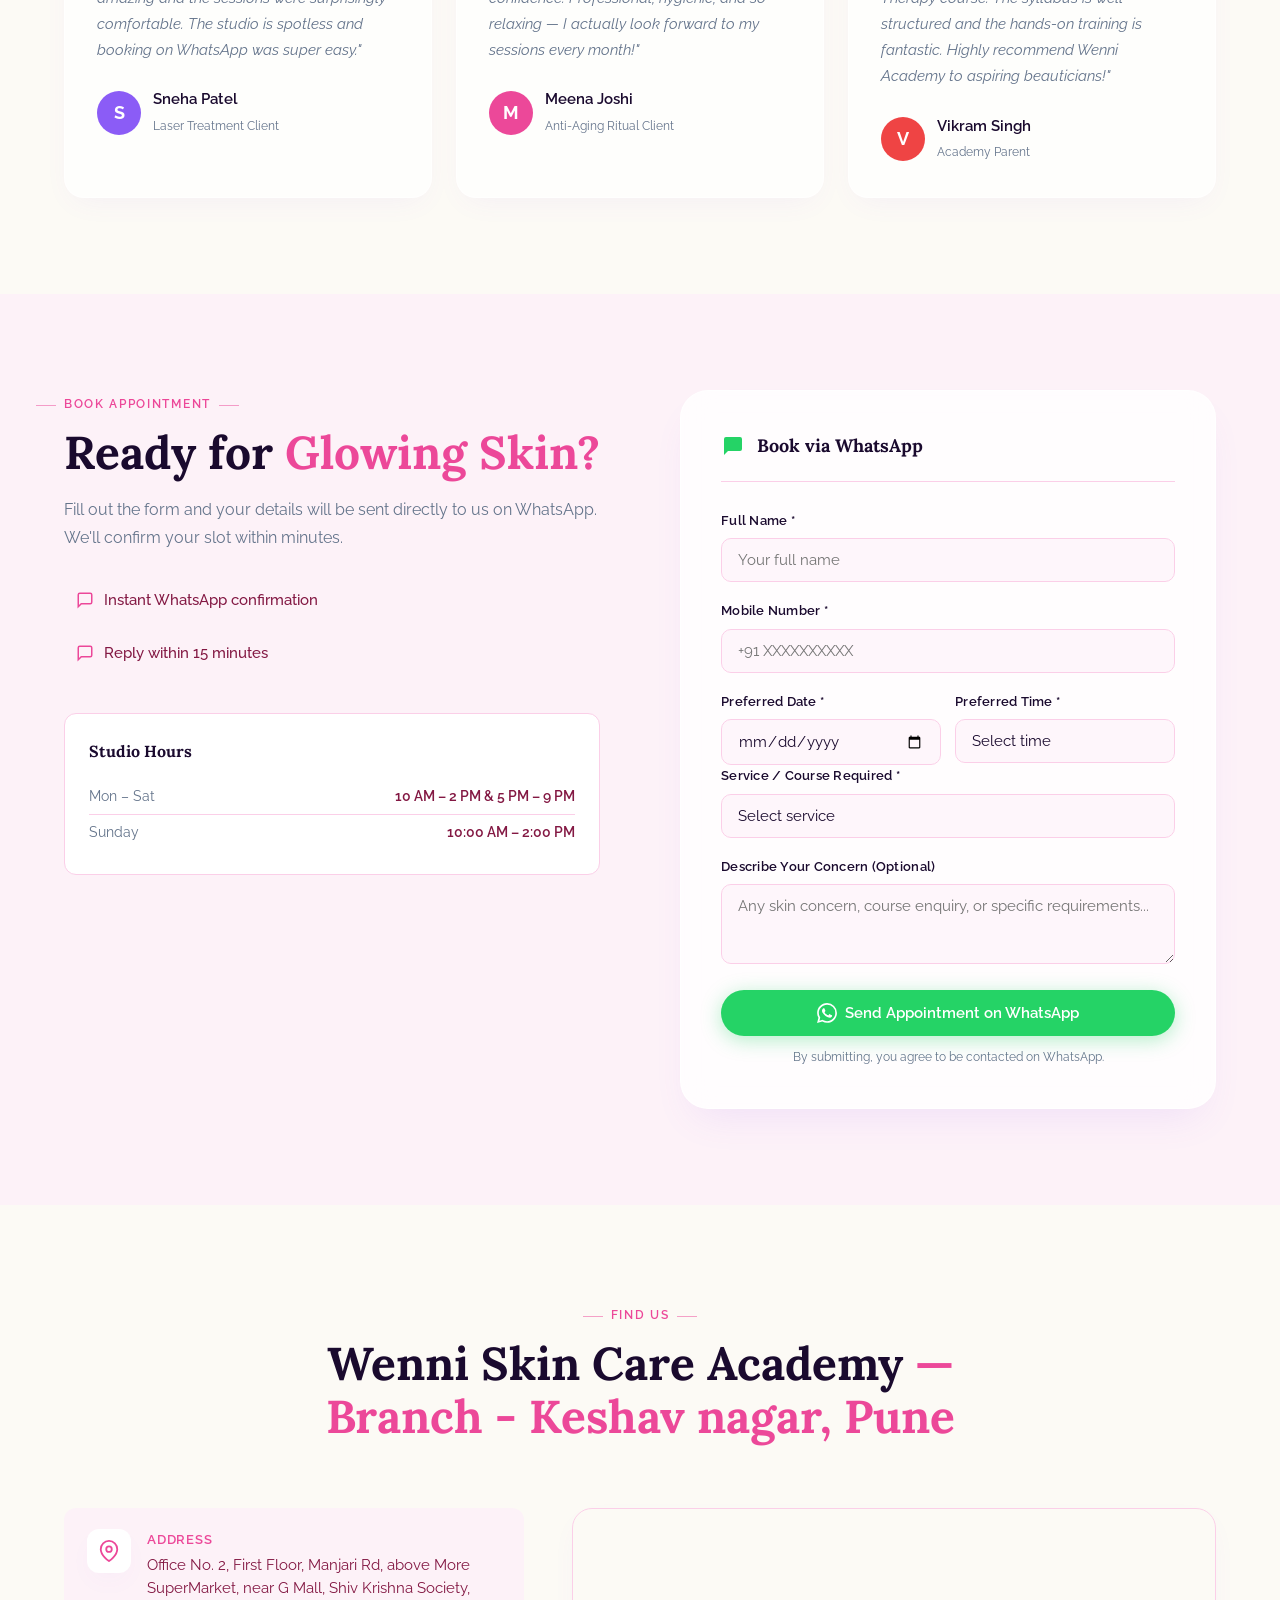
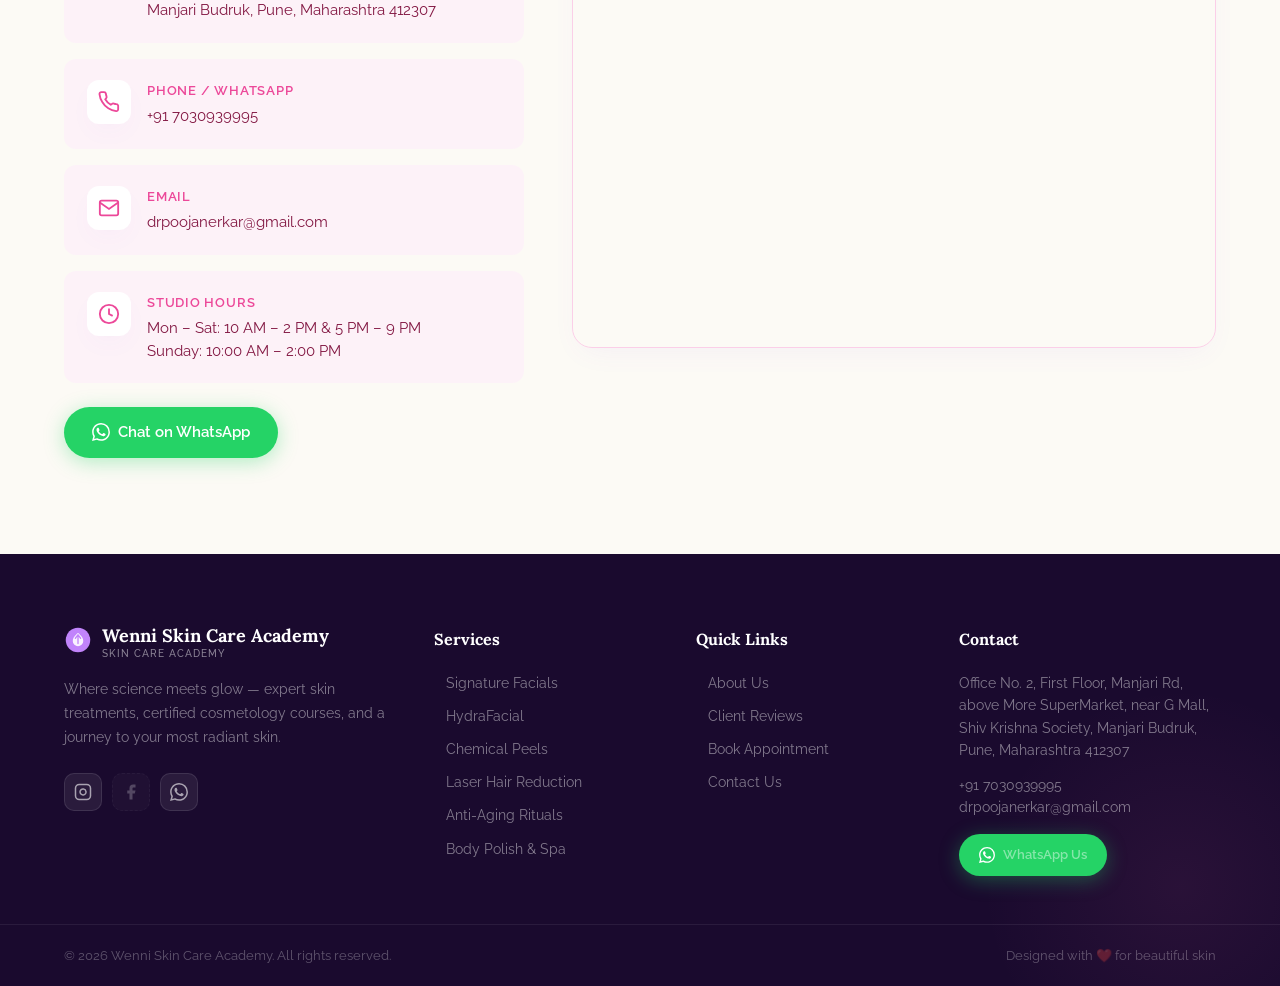
==== commit c4d1a0d5: "fix: Add CSS and JS link versioning to bypass local browser cache and render gallery properly" ====
--- a/index.html
+++ b/index.html
@@ -11,7 +11,7 @@
   <link rel="preconnect" href="https://fonts.googleapis.com" />
   <link rel="preconnect" href="https://fonts.gstatic.com" crossorigin />
   <link href="https://fonts.googleapis.com/css2?family=Lora:ital,wght@0,400;0,500;0,600;0,700;1,400&family=Raleway:wght@300;400;500;600;700&display=swap" rel="stylesheet" />
-  <link rel="stylesheet" href="style.css" />
+  <link rel="stylesheet" href="style.css?v=1.0.2" />
 </head>
 <body>
 
@@ -139,8 +139,8 @@
     </div>
   </noscript>
 
-  <script src="supabase-config.js"></script>
+  <script src="supabase-config.js?v=1.0.2"></script>
   <script src="https://cdn.jsdelivr.net/npm/@supabase/supabase-js@2"></script>
-  <script src="script.js"></script>
+  <script src="script.js?v=1.0.2"></script>
 </body>
 </html>
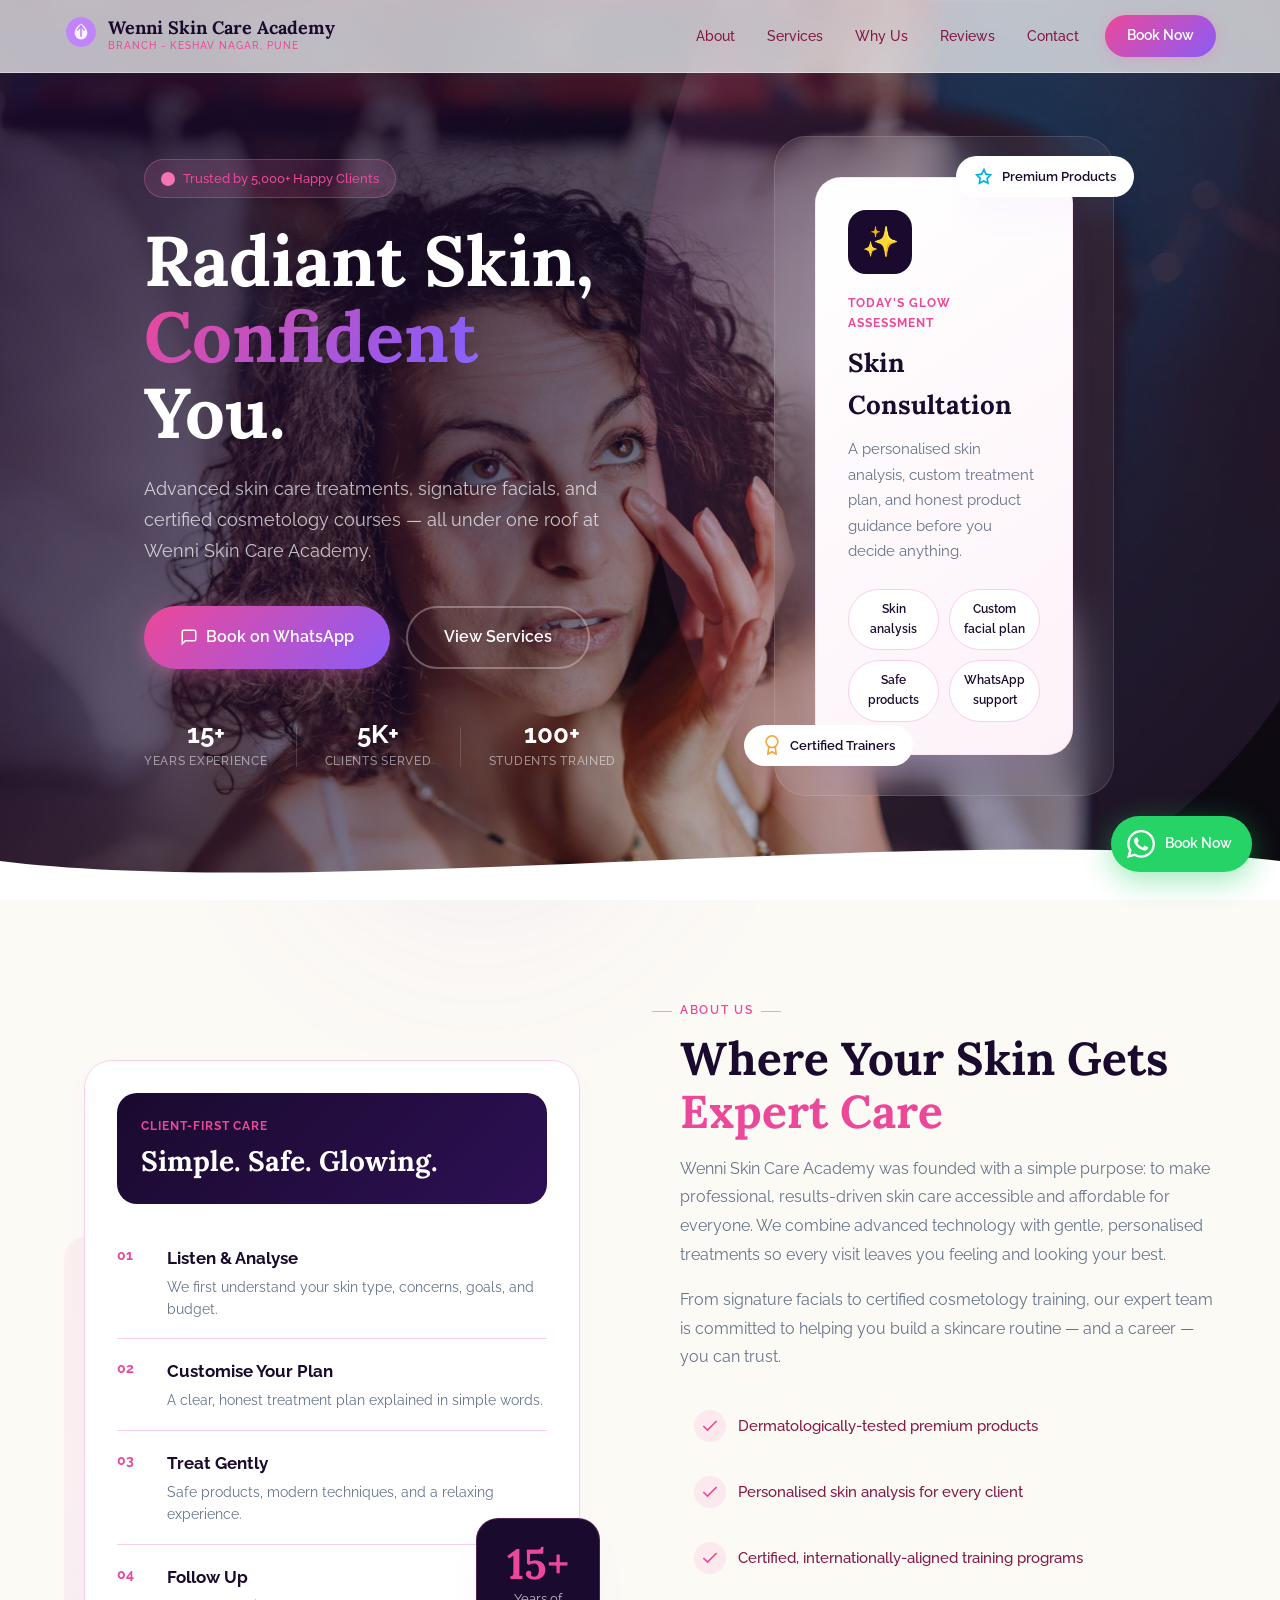
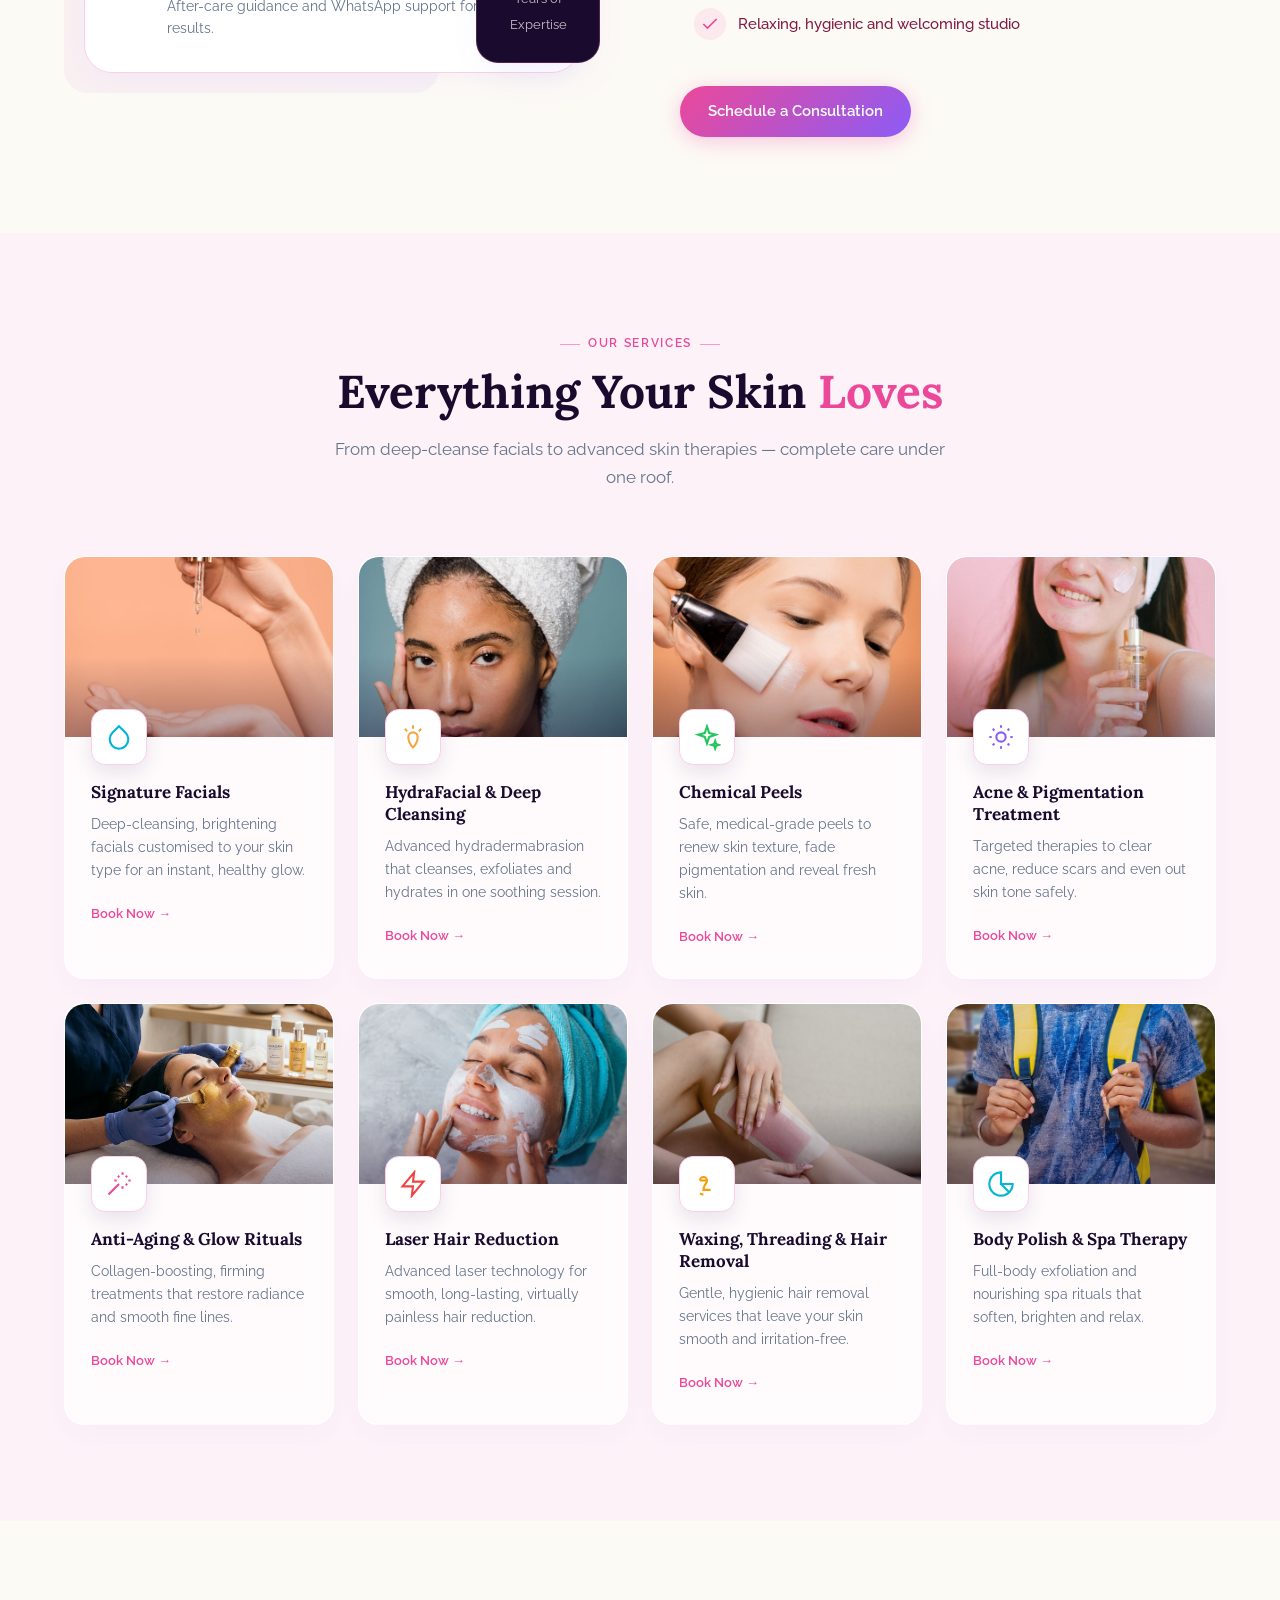
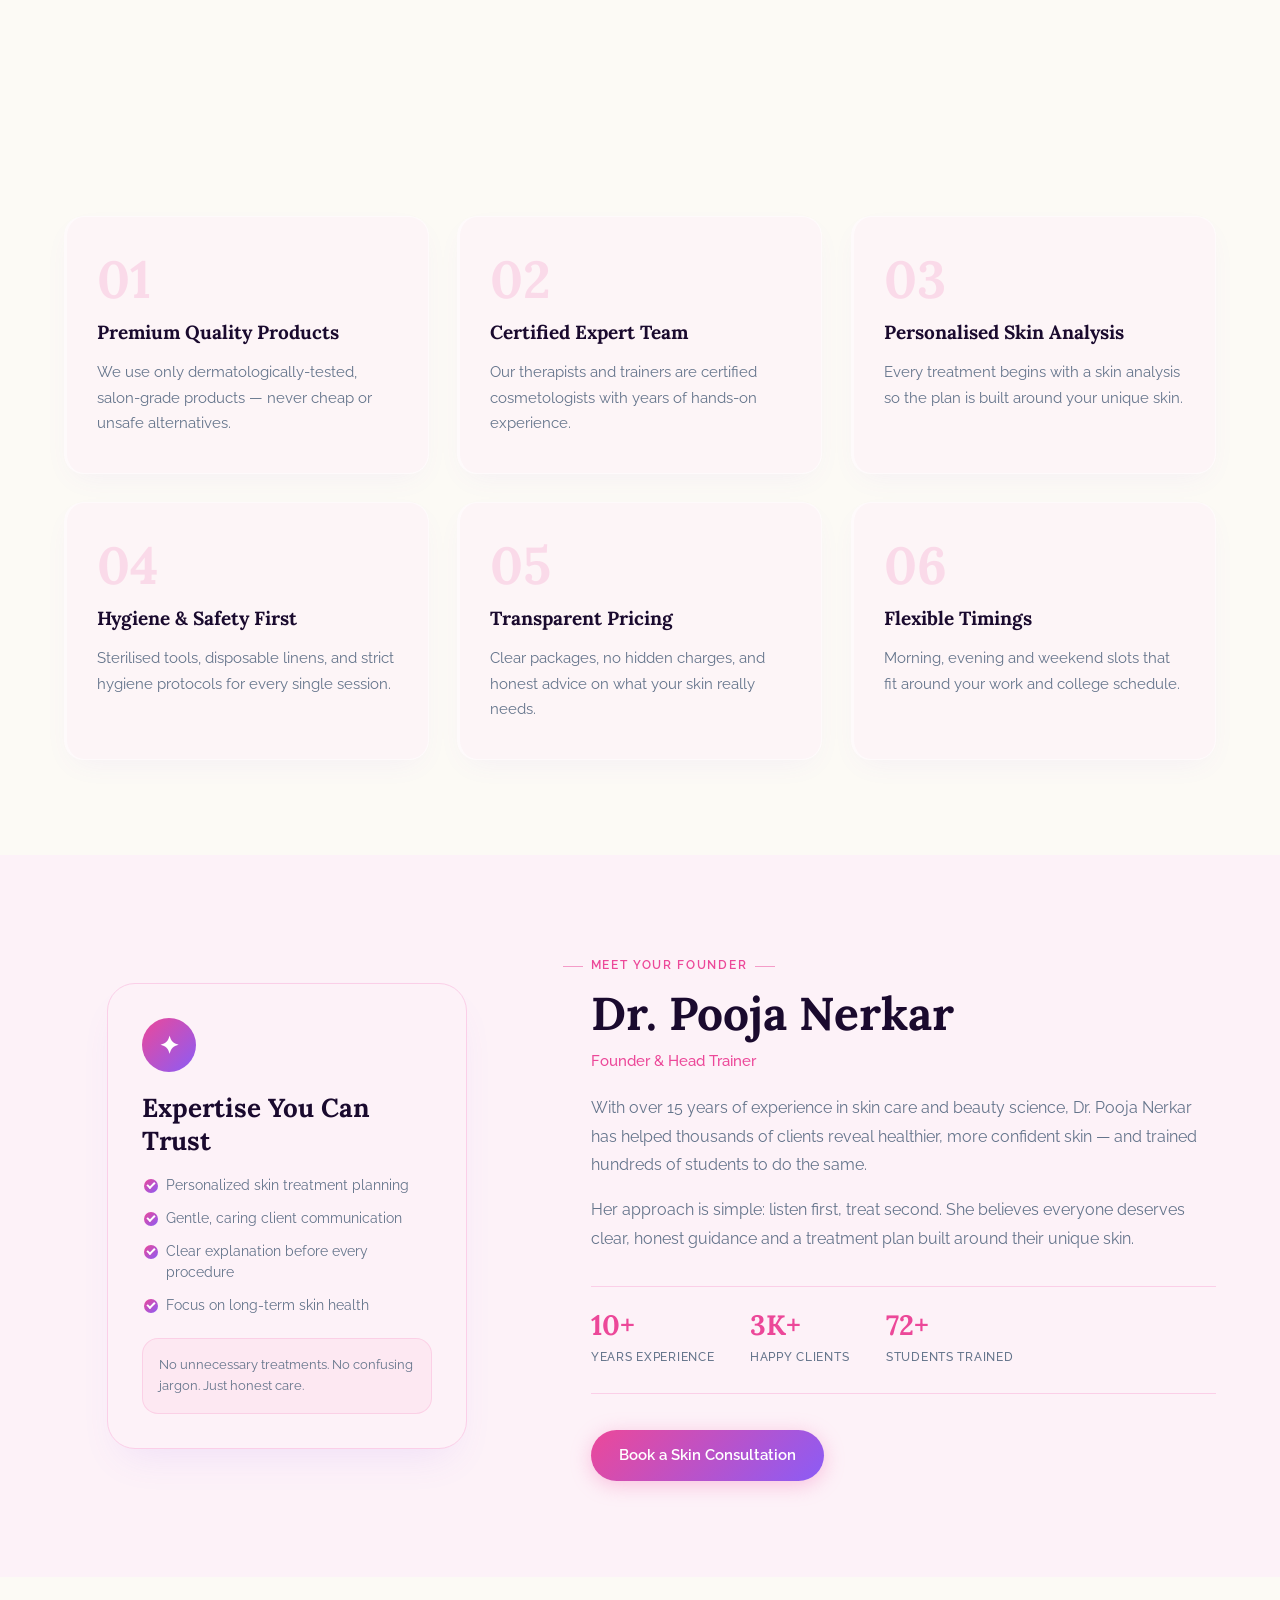
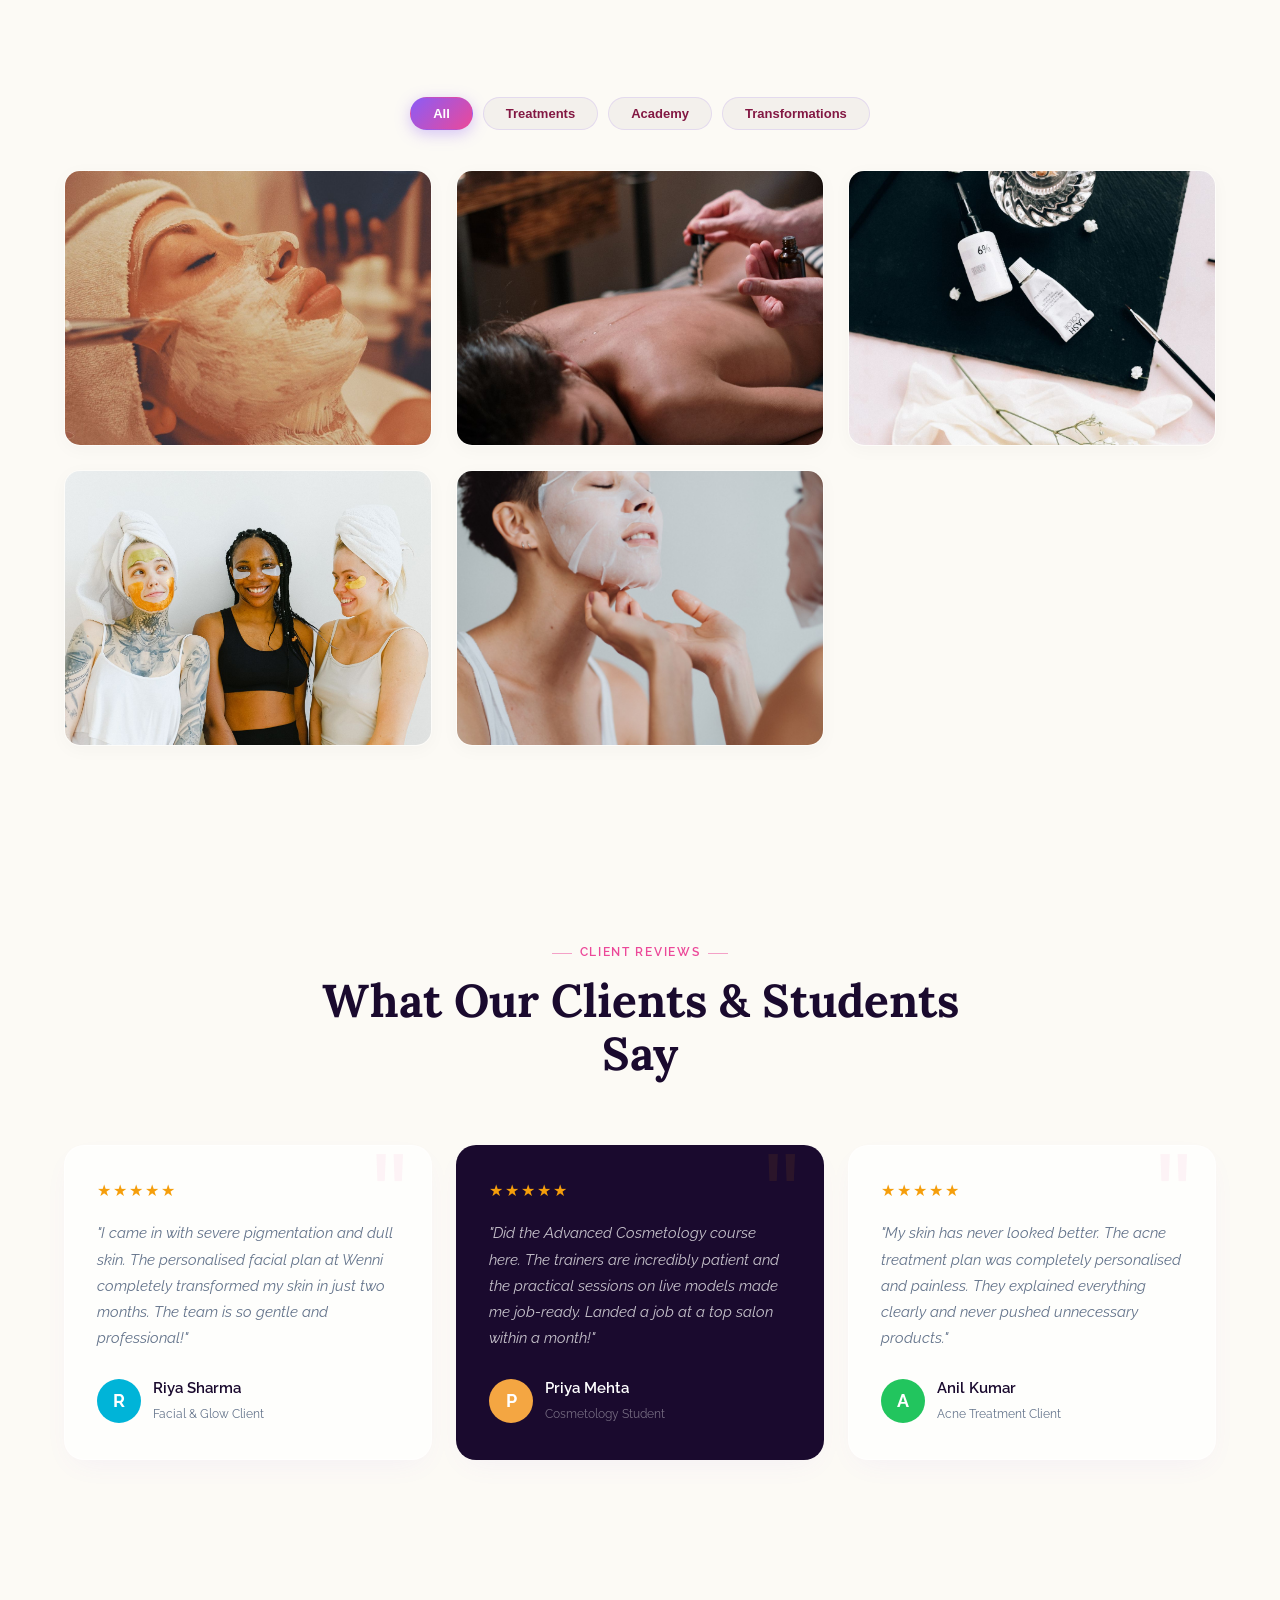
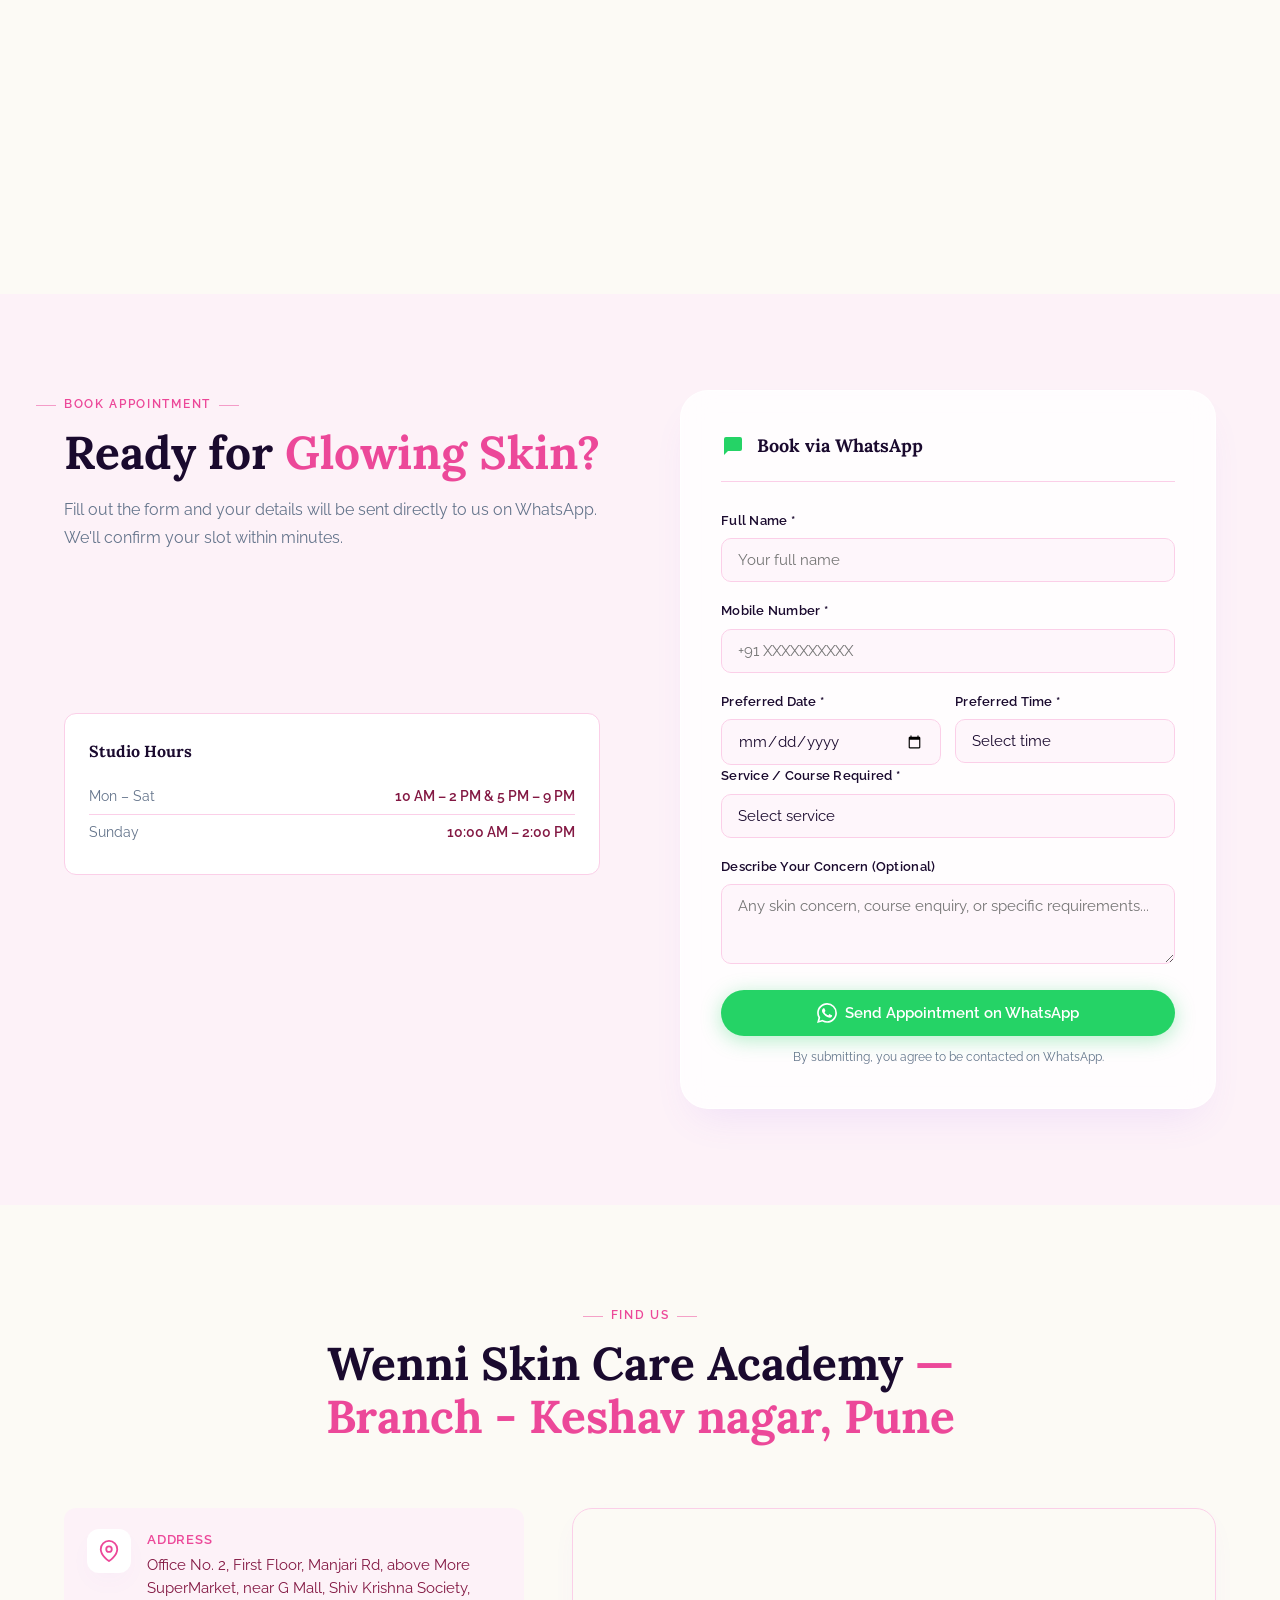
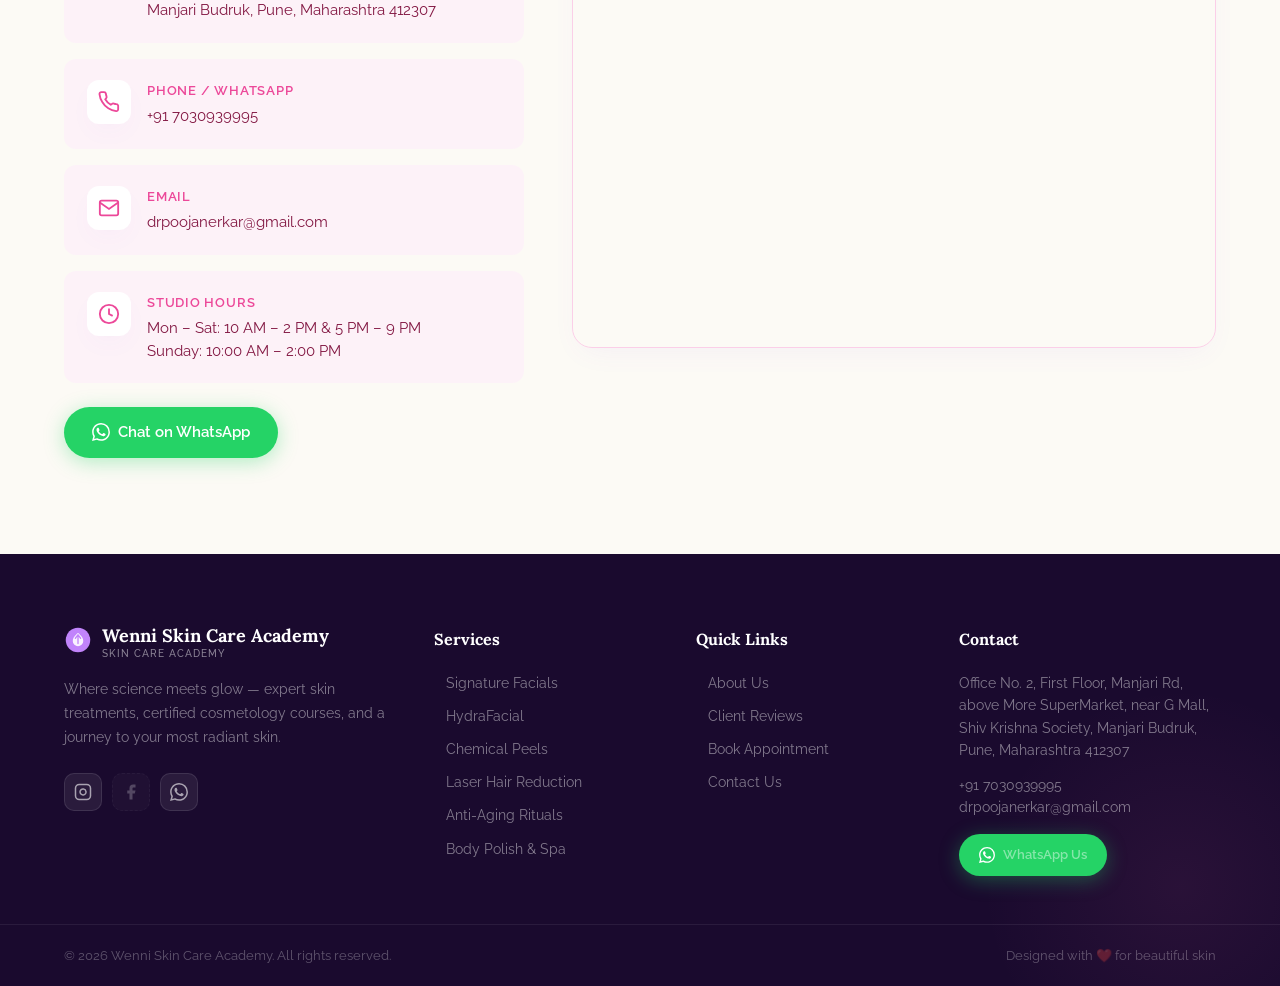
==== commit bd2af97b: "fix: Correct active button text visibility by replacing invalid var(--pink) with var(--rose)" ====
--- a/index.html
+++ b/index.html
@@ -11,7 +11,7 @@
   <link rel="preconnect" href="https://fonts.googleapis.com" />
   <link rel="preconnect" href="https://fonts.gstatic.com" crossorigin />
   <link href="https://fonts.googleapis.com/css2?family=Lora:ital,wght@0,400;0,500;0,600;0,700;1,400&family=Raleway:wght@300;400;500;600;700&display=swap" rel="stylesheet" />
-  <link rel="stylesheet" href="style.css?v=1.0.2" />
+  <link rel="stylesheet" href="style.css?v=1.0.3" />
 </head>
 <body>
 
@@ -139,8 +139,8 @@
     </div>
   </noscript>
 
-  <script src="supabase-config.js?v=1.0.2"></script>
+  <script src="supabase-config.js?v=1.0.3"></script>
   <script src="https://cdn.jsdelivr.net/npm/@supabase/supabase-js@2"></script>
-  <script src="script.js?v=1.0.2"></script>
+  <script src="script.js?v=1.0.3"></script>
 </body>
 </html>
--- a/style.css
+++ b/style.css
@@ -927,7 +927,7 @@
   transform: translateY(-1px);
 }
 .gallery-filter-btn.active {
-  background: linear-gradient(135deg, var(--purple) 0%, var(--pink) 100%);
+  background: linear-gradient(135deg, var(--purple) 0%, var(--rose) 100%);
   border-color: transparent;
   color: white;
   box-shadow: 0 4px 15px rgba(139, 92, 246, 0.35);
@@ -1052,7 +1052,7 @@
   justify-content: center;
 }
 .lightbox-close:hover {
-  color: var(--pink);
+  color: var(--rose);
   transform: scale(1.1);
 }
 .lightbox-caption {
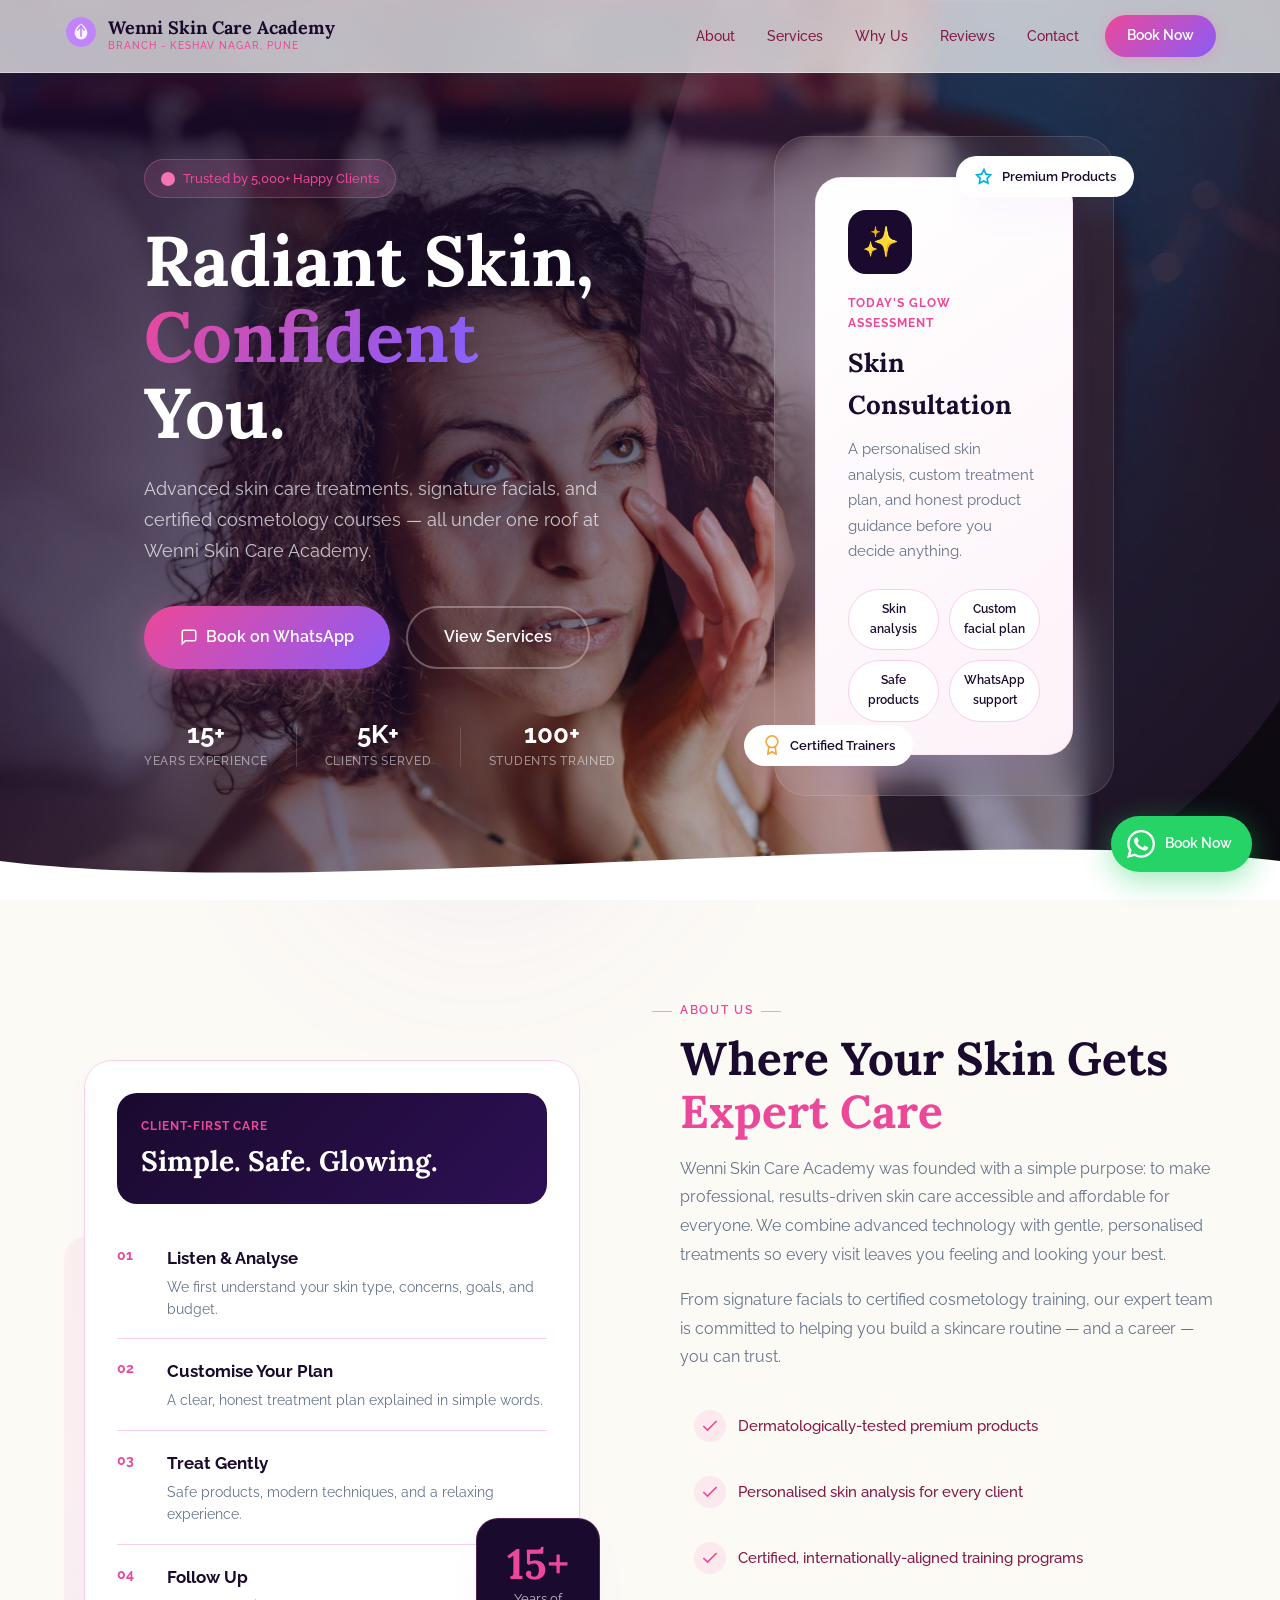
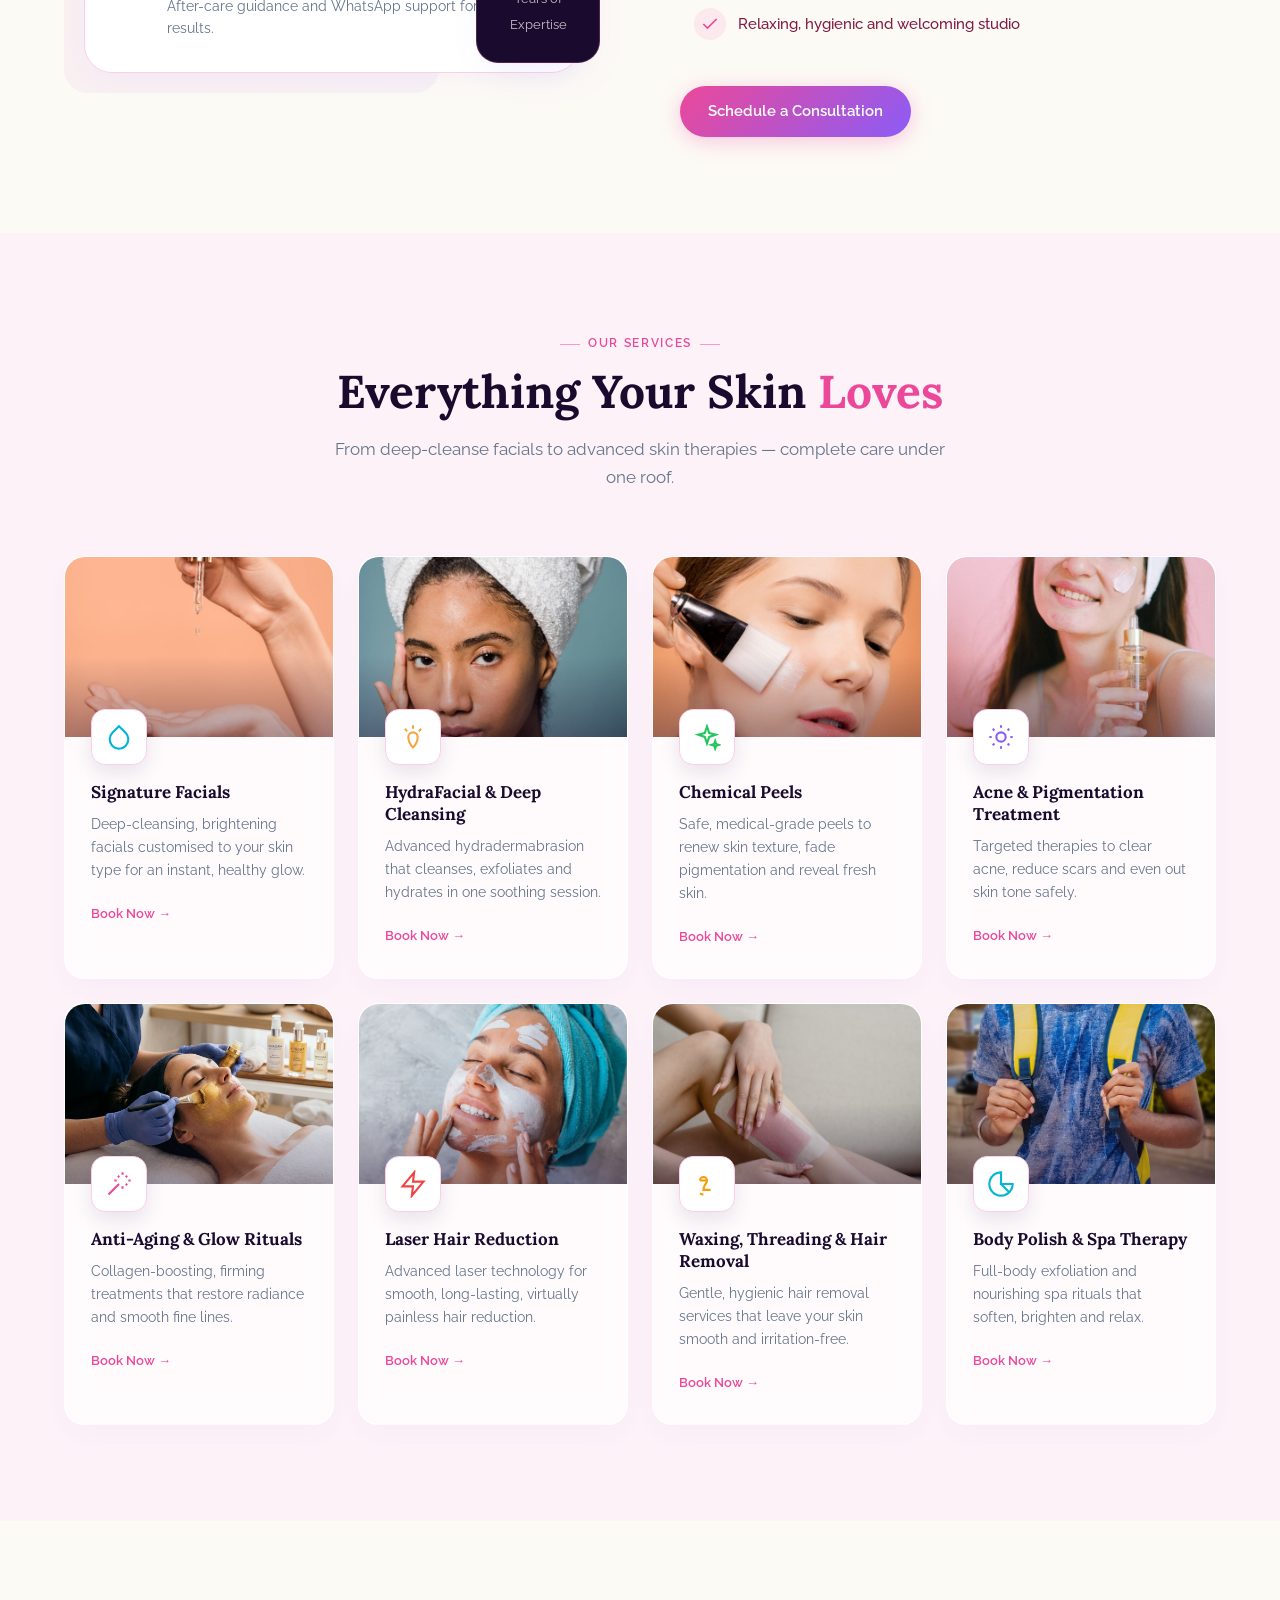
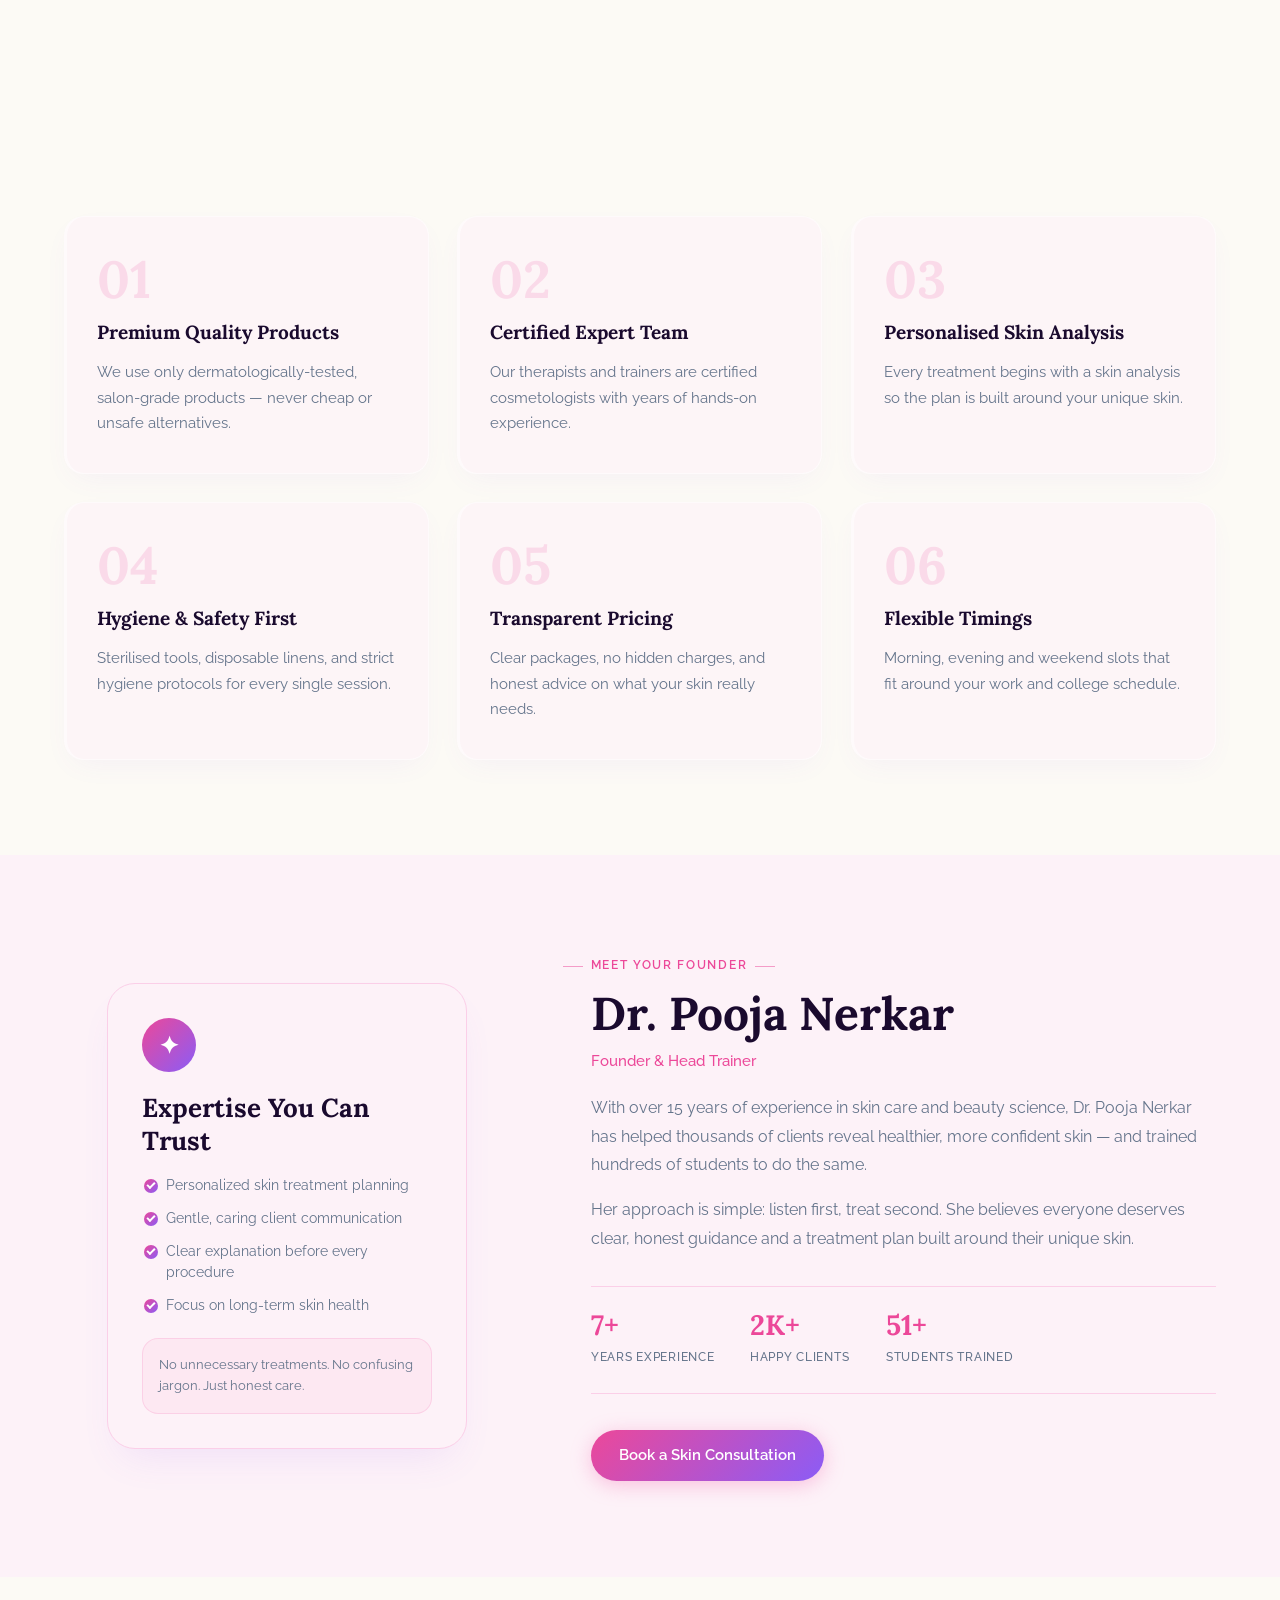
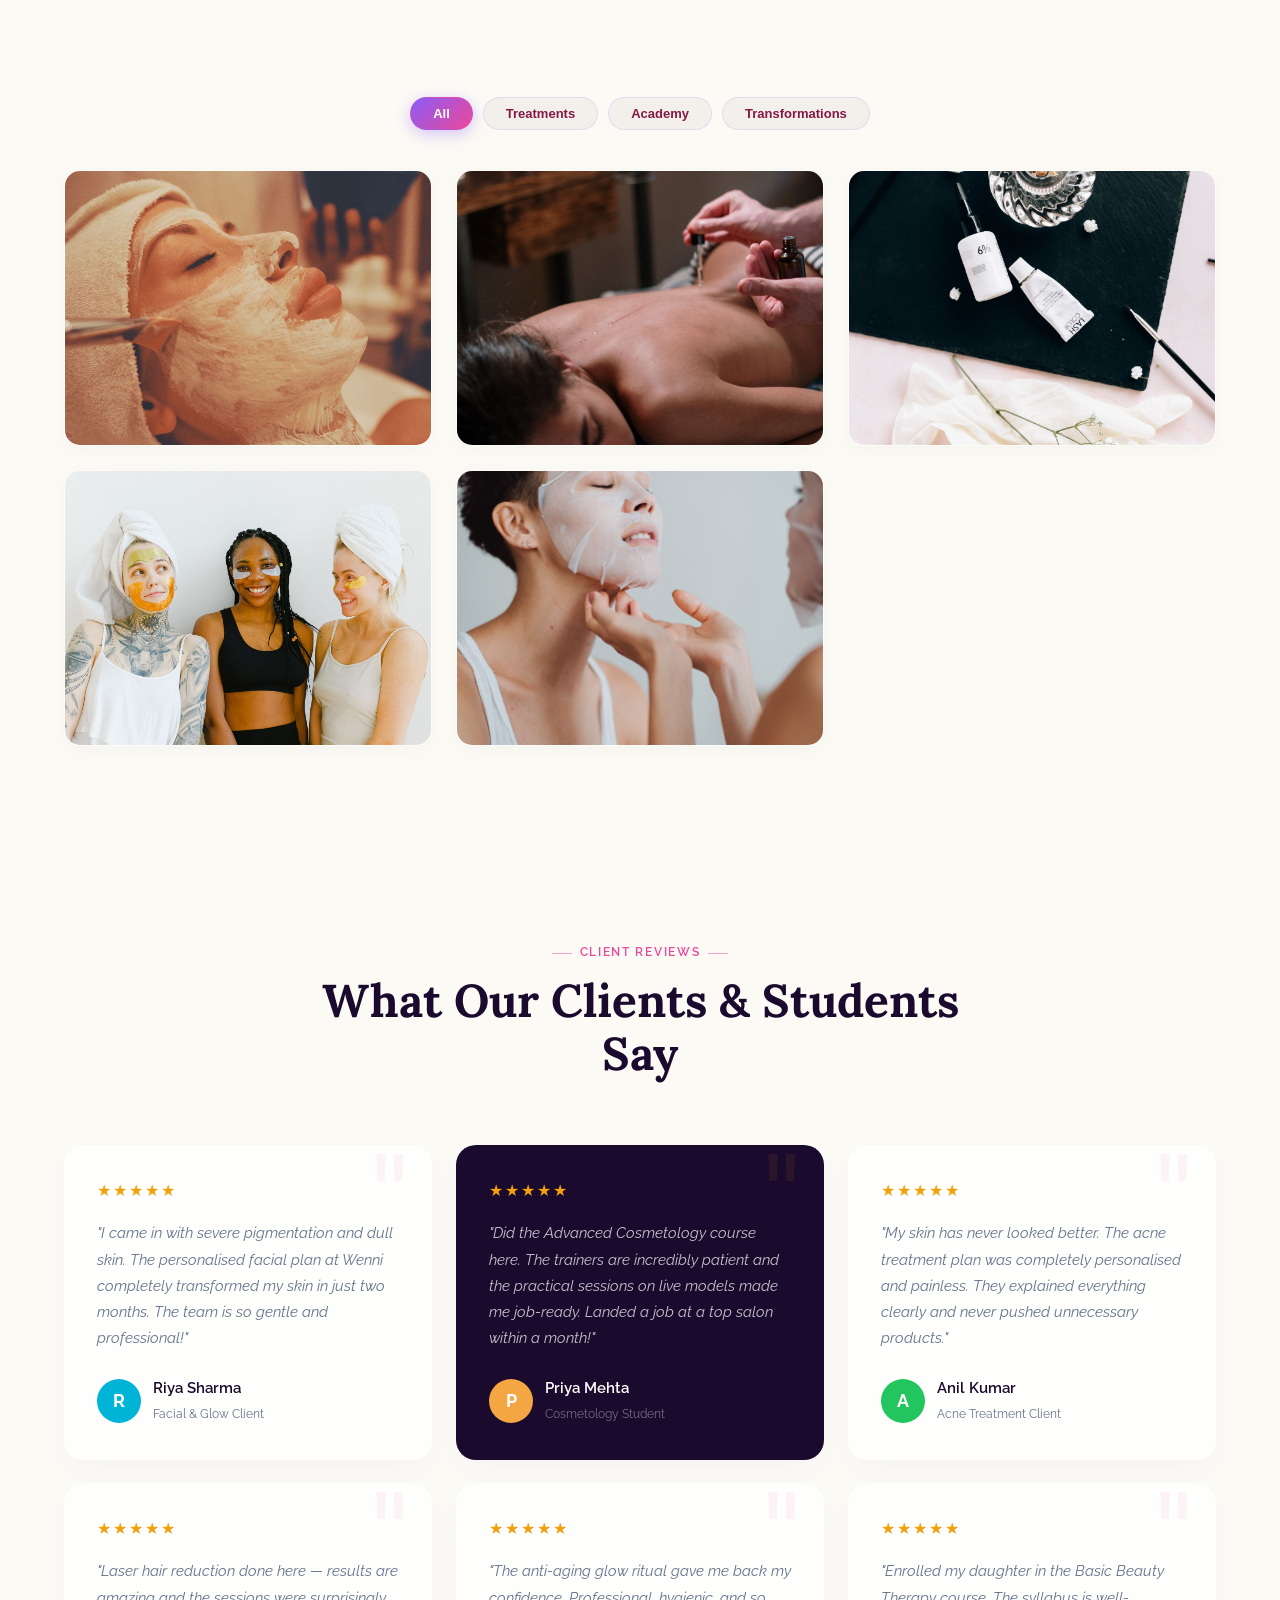
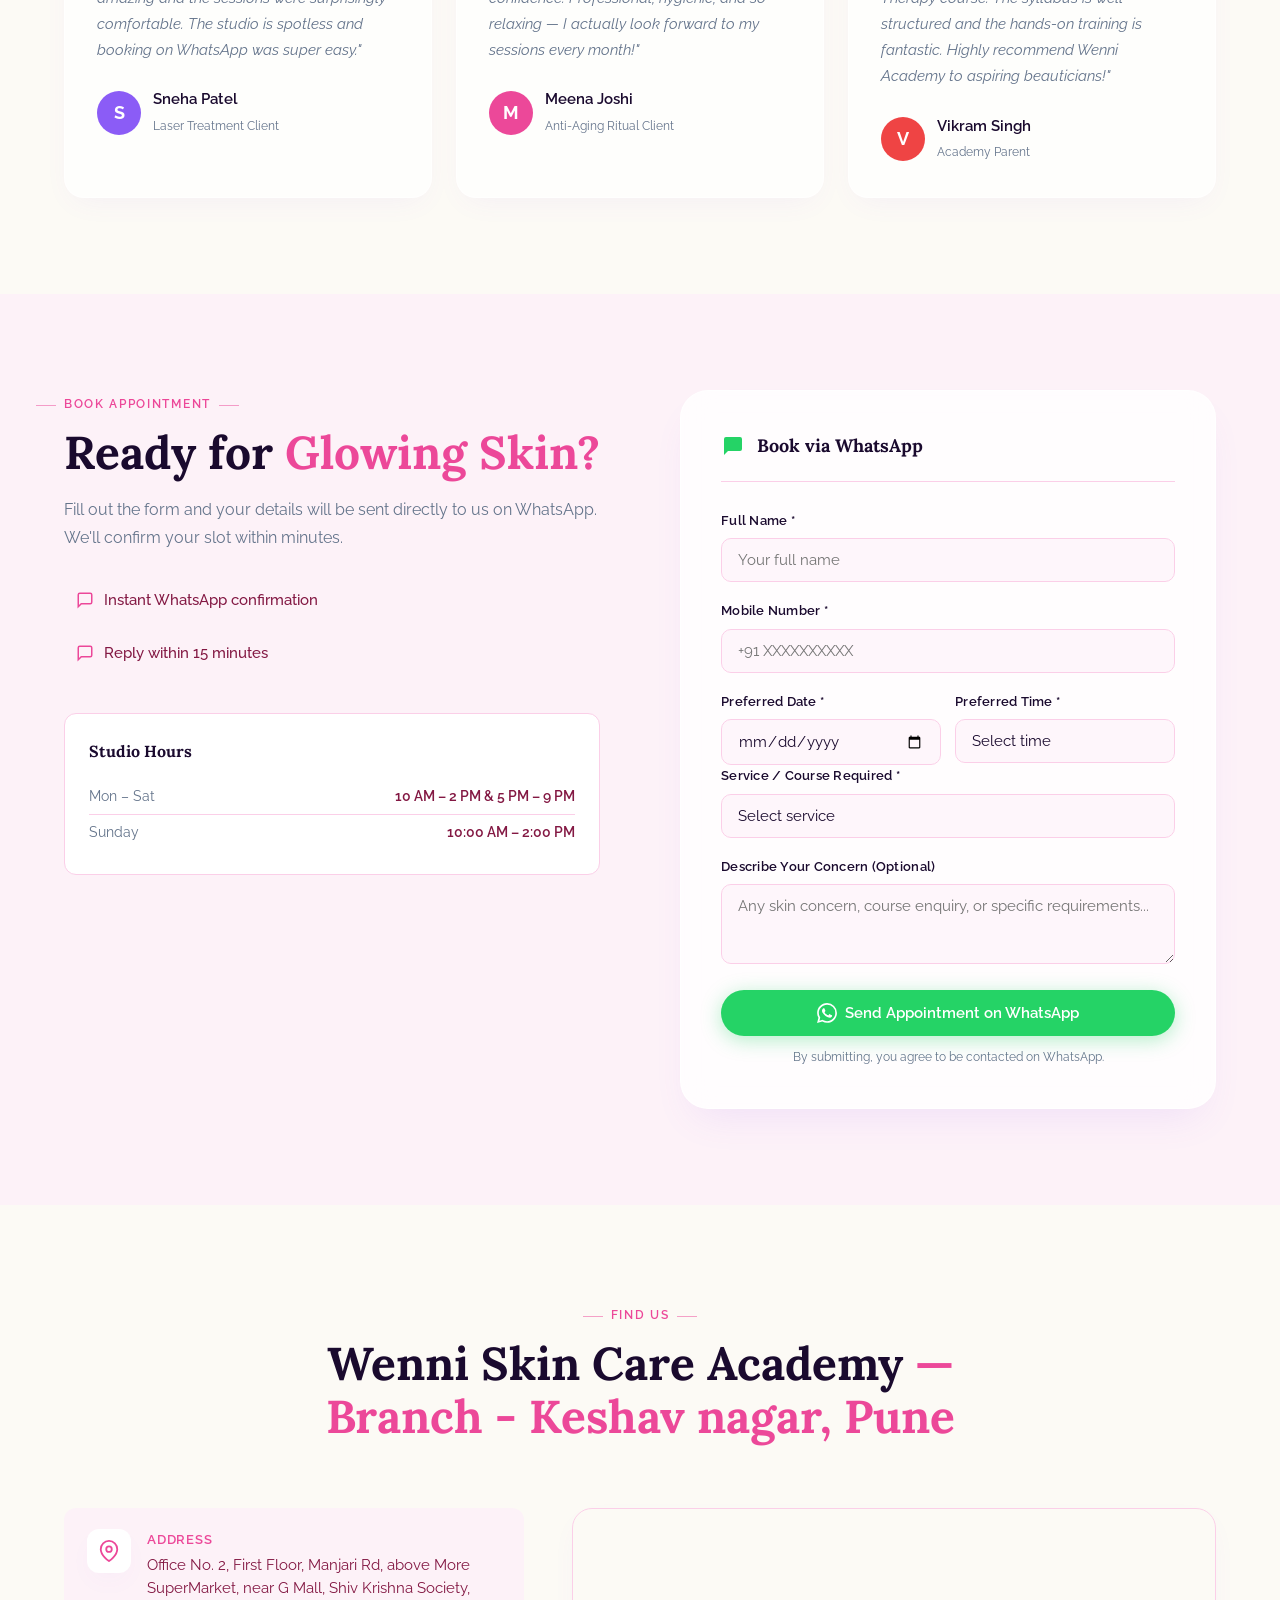
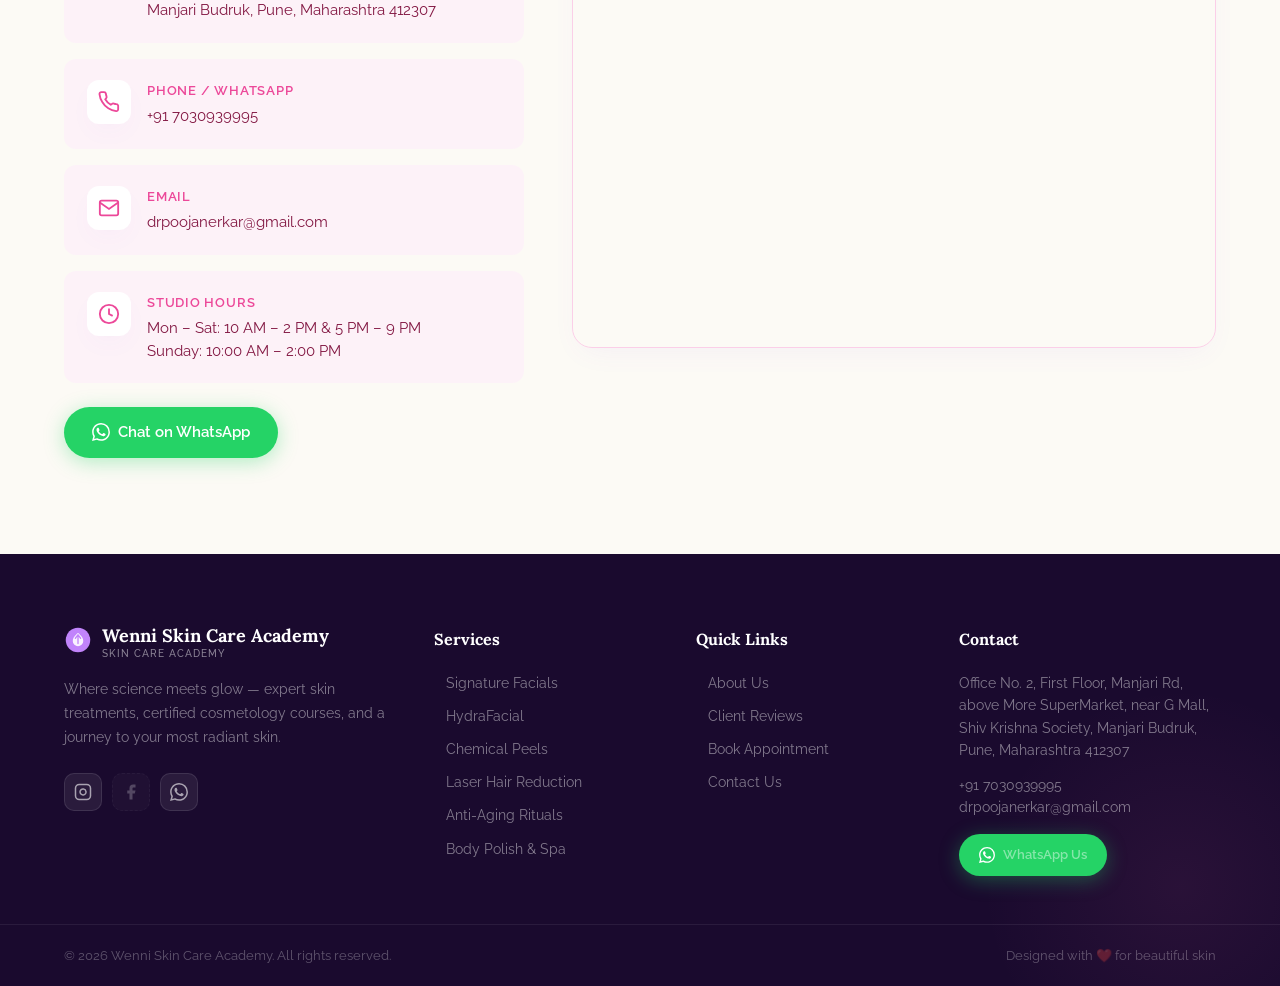
==== commit 15191ba4: "feat: Add dedicated Social & Map Settings tab, support simple map share URLs on client side" ====
--- a/index.html
+++ b/index.html
@@ -11,7 +11,7 @@
   <link rel="preconnect" href="https://fonts.googleapis.com" />
   <link rel="preconnect" href="https://fonts.gstatic.com" crossorigin />
   <link href="https://fonts.googleapis.com/css2?family=Lora:ital,wght@0,400;0,500;0,600;0,700;1,400&family=Raleway:wght@300;400;500;600;700&display=swap" rel="stylesheet" />
-  <link rel="stylesheet" href="style.css?v=1.0.3" />
+  <link rel="stylesheet" href="style.css?v=1.0.4" />
 </head>
 <body>
 
@@ -139,8 +139,8 @@
     </div>
   </noscript>
 
-  <script src="supabase-config.js?v=1.0.3"></script>
+  <script src="supabase-config.js?v=1.0.4"></script>
   <script src="https://cdn.jsdelivr.net/npm/@supabase/supabase-js@2"></script>
-  <script src="script.js?v=1.0.3"></script>
+  <script src="script.js?v=1.0.4"></script>
 </body>
 </html>
--- a/style.css
+++ b/style.css
@@ -1068,3 +1068,49 @@
   letter-spacing: 0.5px;
 }
 
+/* Simple Map Card Layout */
+.simple-map-card {
+  display: flex;
+  flex-direction: column;
+  align-items: center;
+  justify-content: center;
+  text-align: center;
+  padding: 40px 30px;
+  background: rgba(26, 10, 46, 0.4);
+  backdrop-filter: blur(12px);
+  -webkit-backdrop-filter: blur(12px);
+  border: 1px solid rgba(139, 92, 246, 0.2);
+  border-radius: 20px;
+  box-shadow: 0 12px 40px rgba(0, 0, 0, 0.15);
+  height: 100%;
+  min-height: 380px;
+}
+.map-card-icon {
+  font-size: 48px;
+  margin-bottom: 16px;
+  animation: floatIcon 3s ease-in-out infinite;
+}
+@keyframes floatIcon {
+  0%, 100% { transform: translateY(0); }
+  50% { transform: translateY(-8px); }
+}
+.simple-map-card h4 {
+  font-family: 'Lora', serif;
+  font-size: 24px;
+  color: white;
+  margin-bottom: 12px;
+}
+.map-card-address {
+  font-size: 14px;
+  color: rgba(255, 255, 255, 0.85);
+  max-width: 440px;
+  line-height: 1.6;
+  margin-bottom: 8px;
+}
+.map-card-desc {
+  font-size: 12px;
+  color: rgba(255, 255, 255, 0.5);
+  max-width: 380px;
+  margin-bottom: 24px;
+}
+
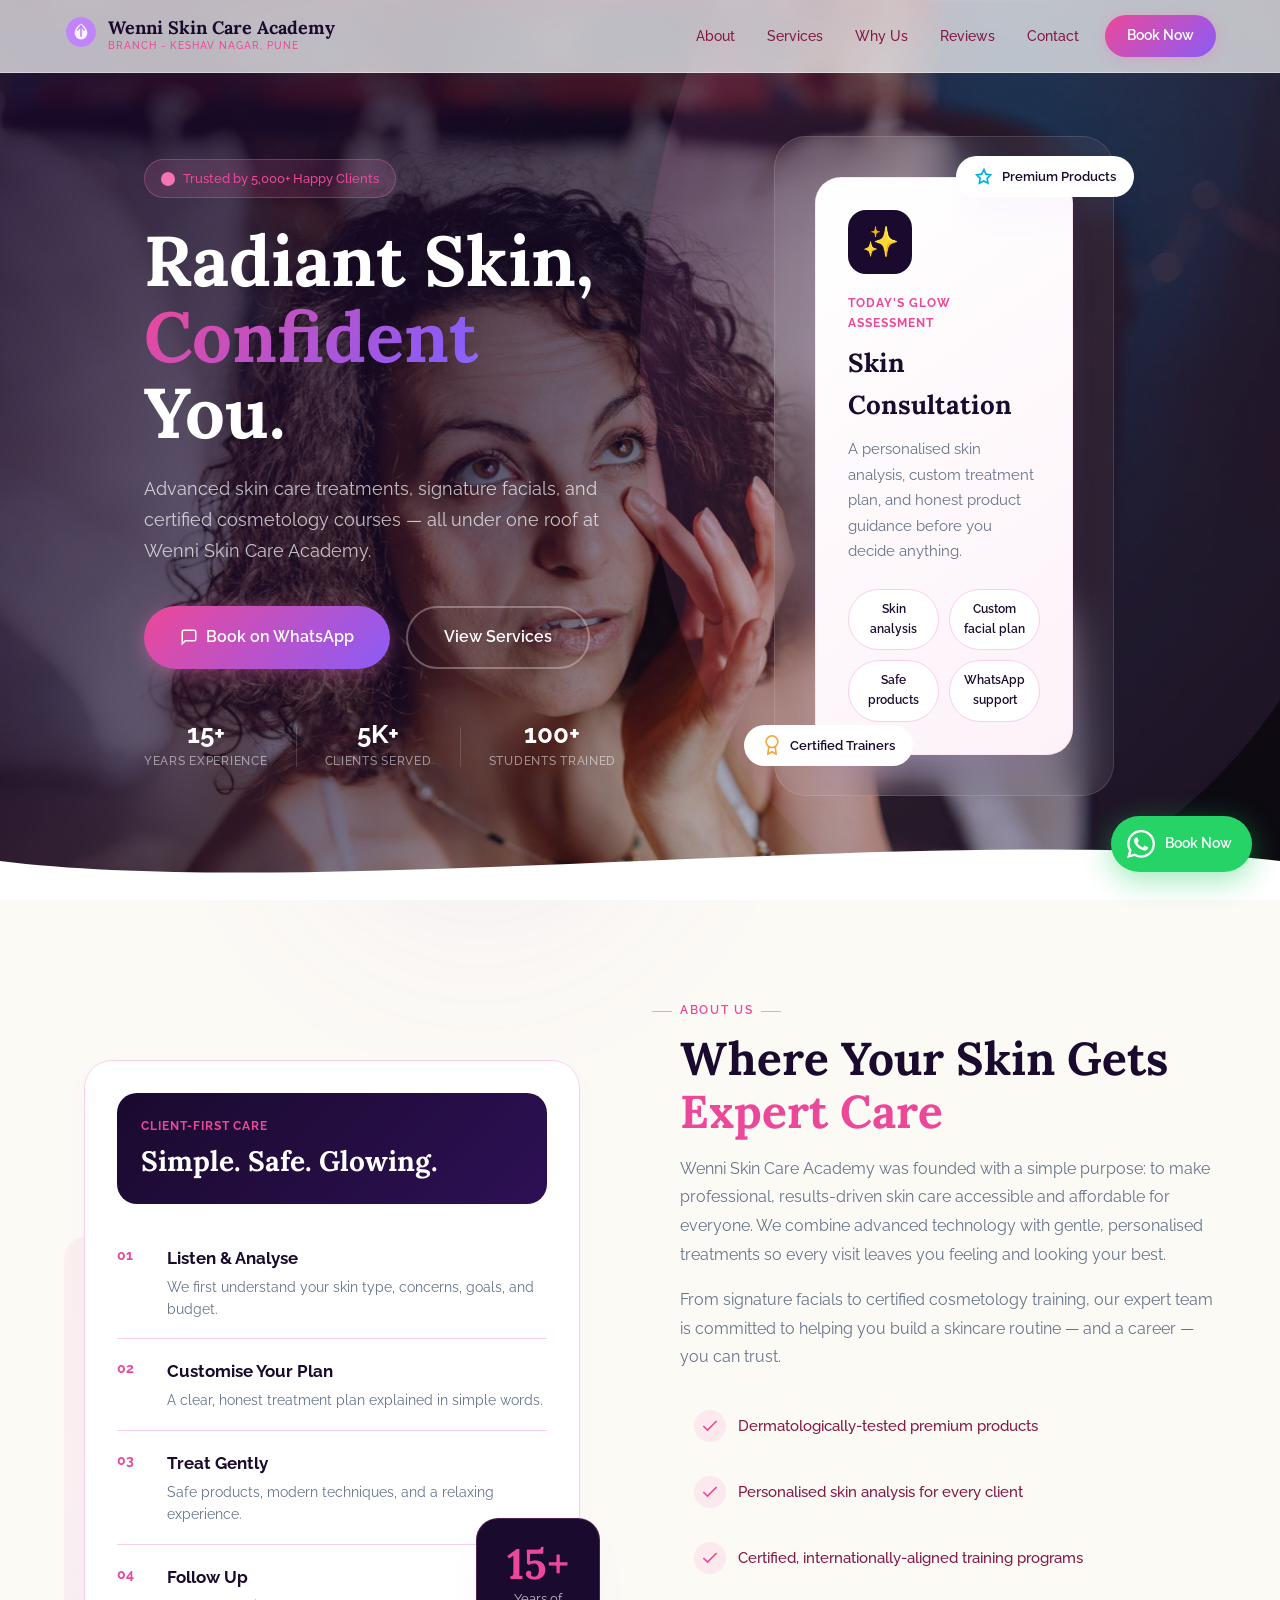
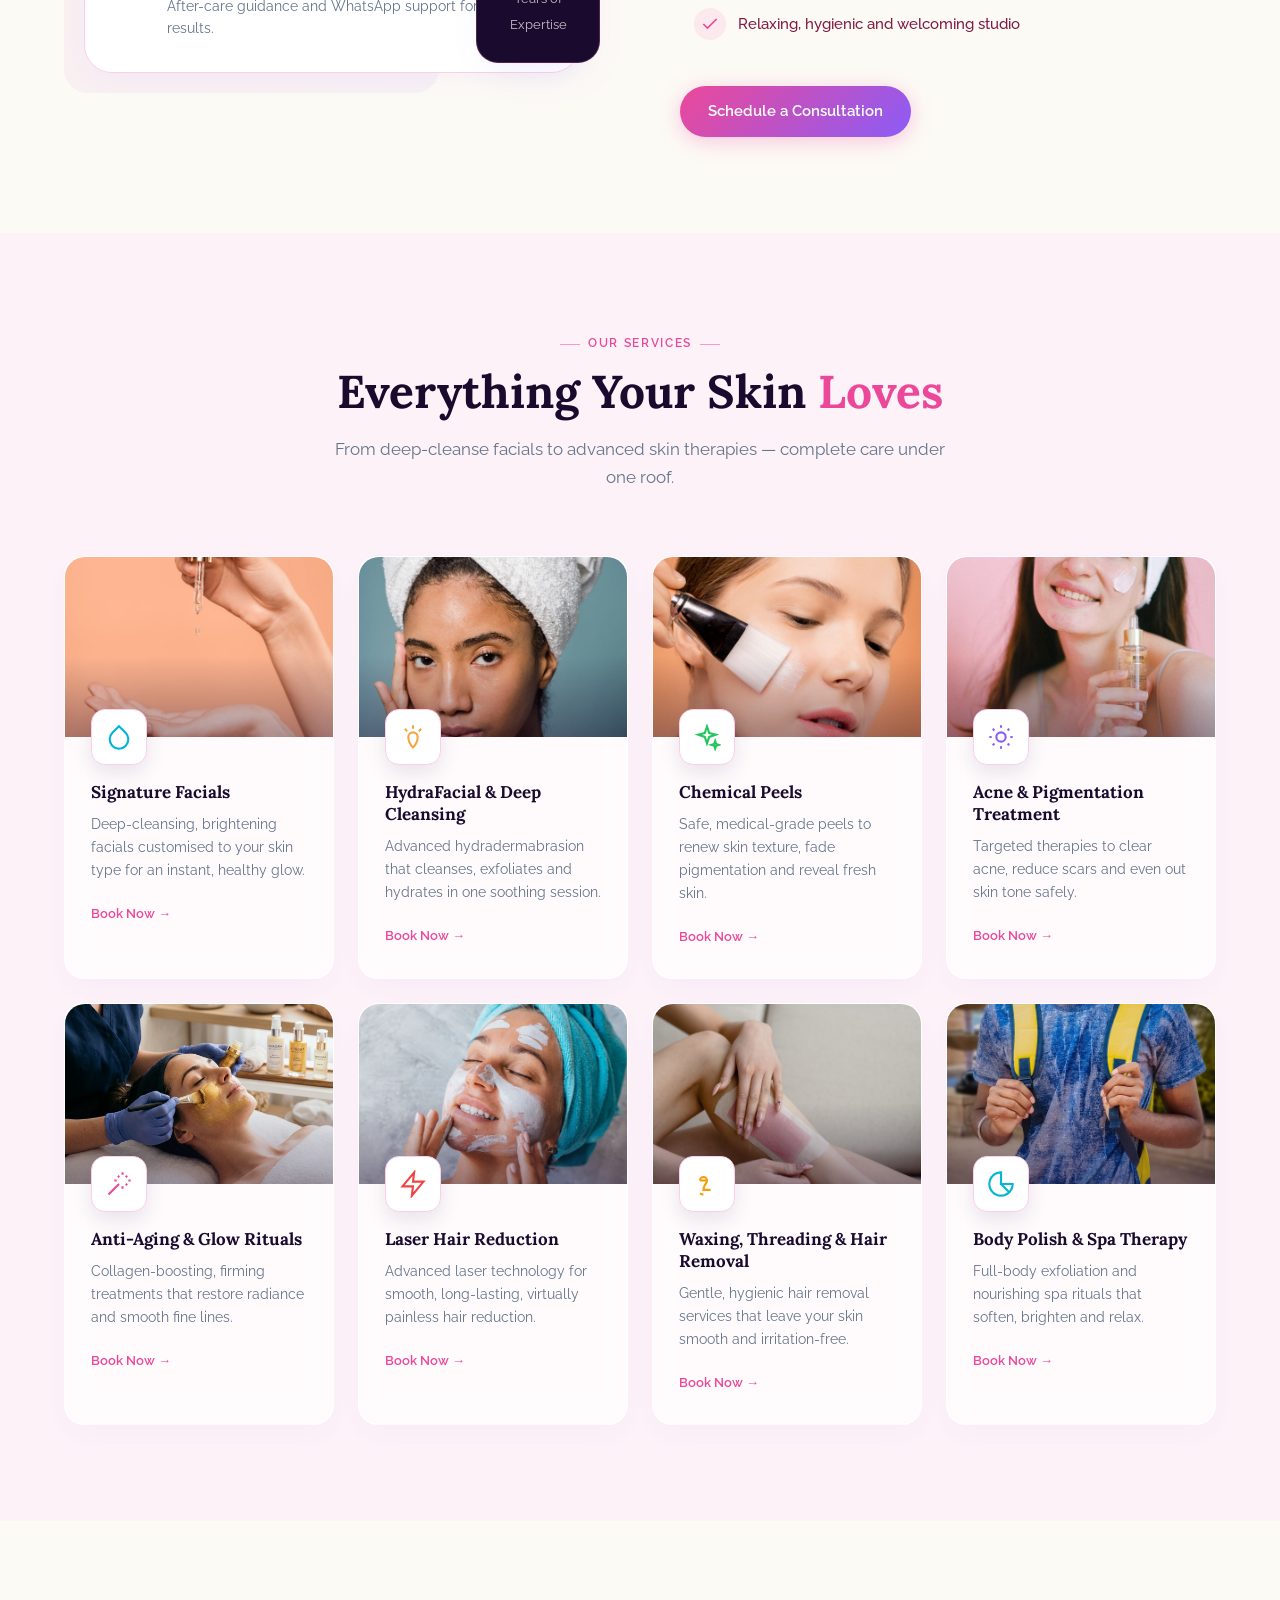
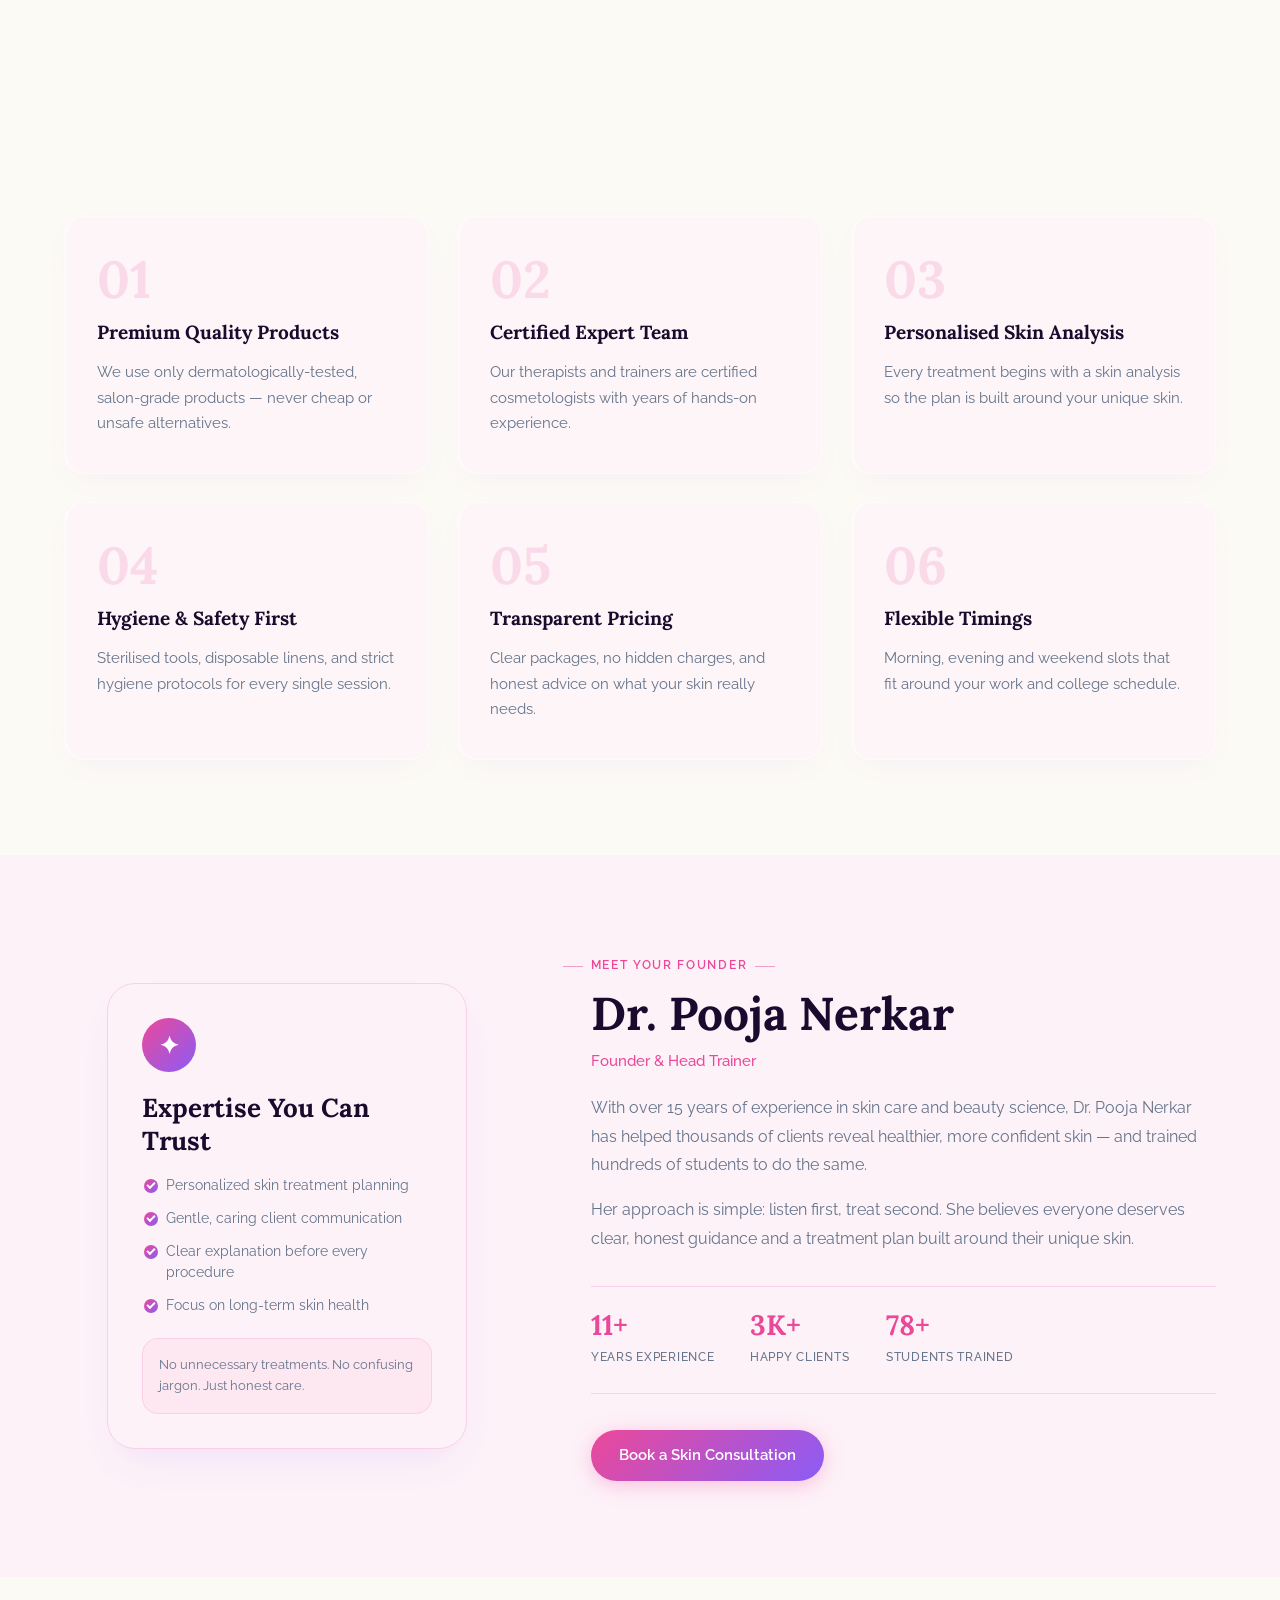
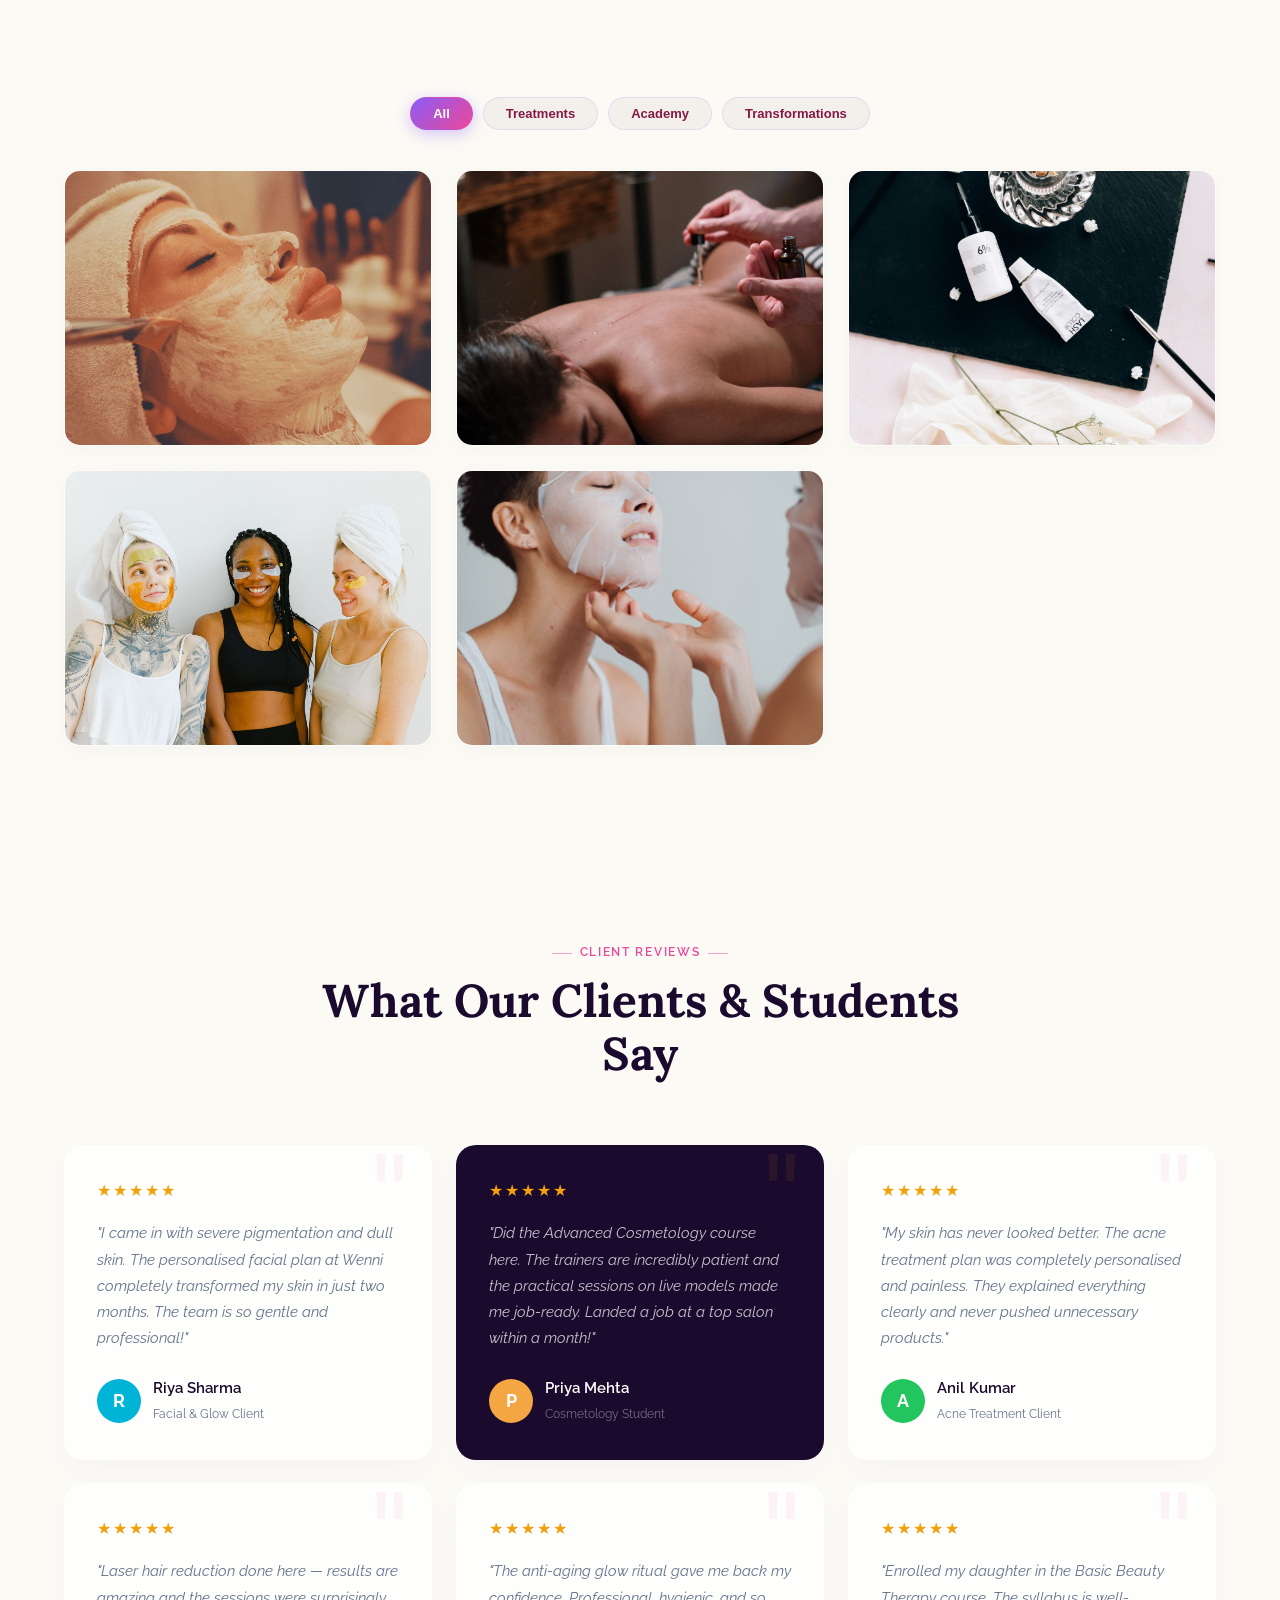
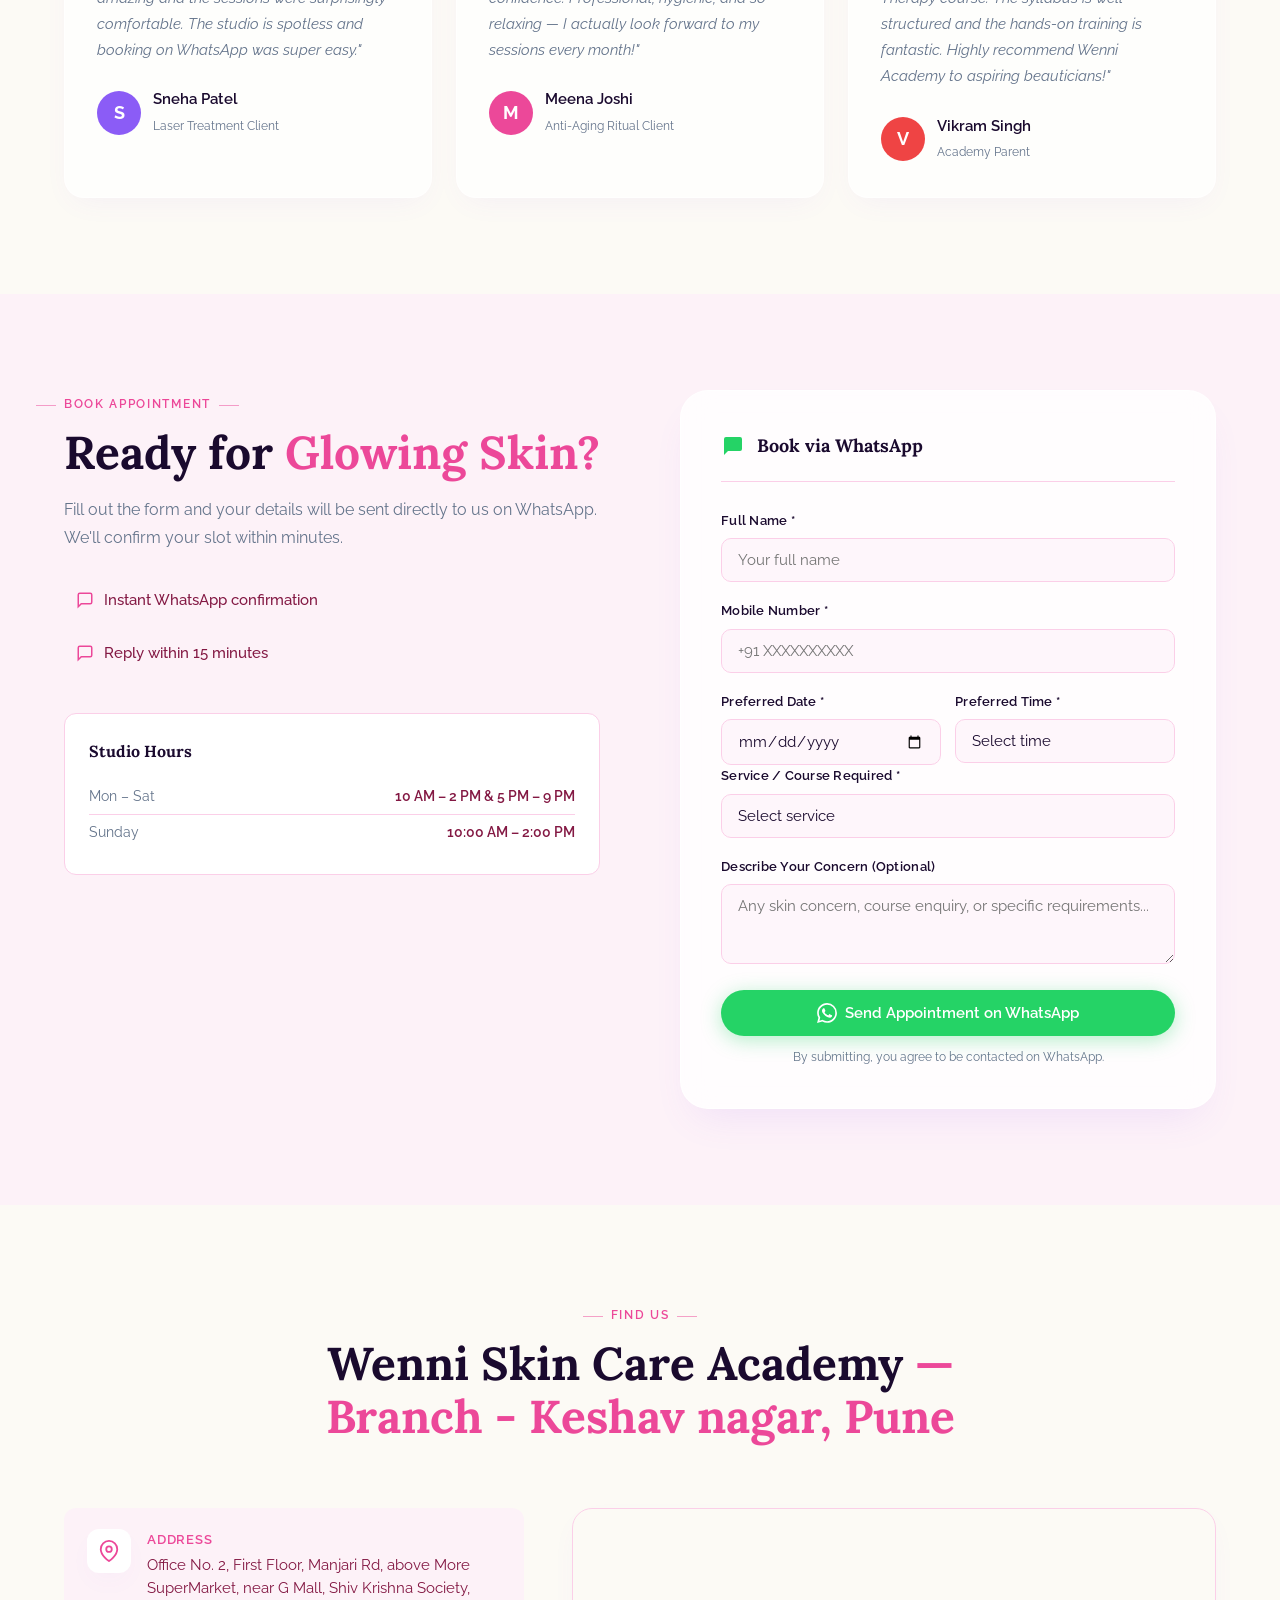
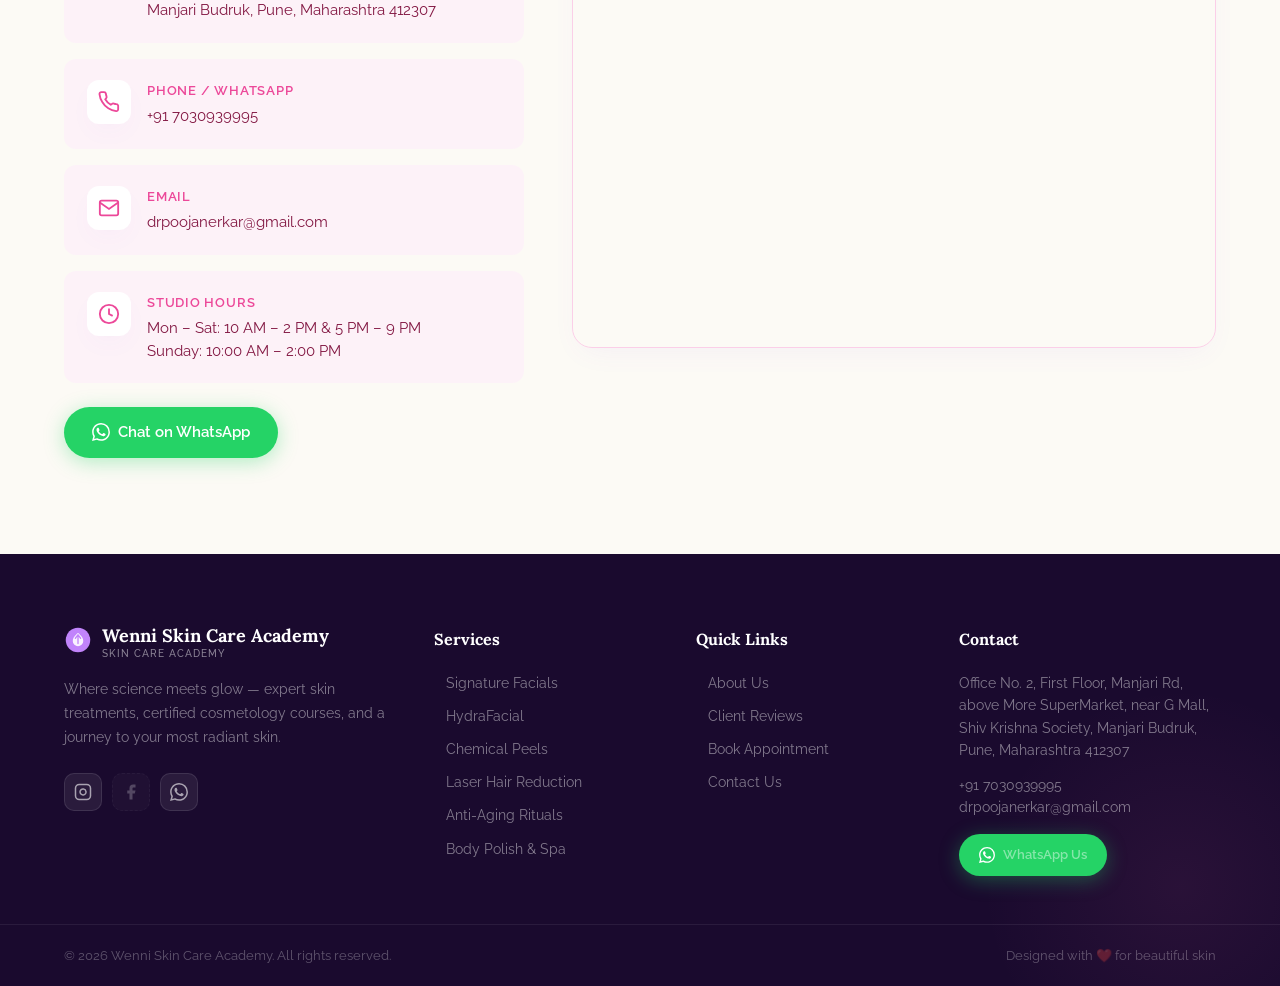
==== commit 31790648: "feat: Add Live Preview panel, align admin button hierarchy, and refine glassmorphic responsive style" ====
--- a/index.html
+++ b/index.html
@@ -11,7 +11,7 @@
   <link rel="preconnect" href="https://fonts.googleapis.com" />
   <link rel="preconnect" href="https://fonts.gstatic.com" crossorigin />
   <link href="https://fonts.googleapis.com/css2?family=Lora:ital,wght@0,400;0,500;0,600;0,700;1,400&family=Raleway:wght@300;400;500;600;700&display=swap" rel="stylesheet" />
-  <link rel="stylesheet" href="style.css?v=1.0.4" />
+  <link rel="stylesheet" href="style.css?v=1.0.5" />
 </head>
 <body>
 
@@ -139,8 +139,8 @@
     </div>
   </noscript>
 
-  <script src="supabase-config.js?v=1.0.4"></script>
+  <script src="supabase-config.js?v=1.0.5"></script>
   <script src="https://cdn.jsdelivr.net/npm/@supabase/supabase-js@2"></script>
-  <script src="script.js?v=1.0.4"></script>
+  <script src="script.js?v=1.0.5"></script>
 </body>
 </html>
--- a/style.css
+++ b/style.css
@@ -847,15 +847,31 @@
   .section { padding: 64px 0; }
   .hamburger { display: flex; }
   #nav {
-    position: fixed; top: 72px; left: 0; right: 0; bottom: 0;
-    background: white; padding: 32px 24px;
-    transform: translateX(100%); transition: transform 0.35s cubic-bezier(0.4,0,0.2,1);
+    position: absolute; top: 72px; left: 0; right: 0;
+    background: rgba(26, 10, 46, 0.65); 
+    backdrop-filter: blur(20px); -webkit-backdrop-filter: blur(20px);
+    border-bottom: 1px solid rgba(139, 92, 246, 0.25);
+    padding: 24px 20px 32px;
+    transform: translateY(-20px); opacity: 0; pointer-events: none;
+    transition: transform 0.4s cubic-bezier(0.165, 0.84, 0.44, 1), opacity 0.35s ease;
     z-index: 999; overflow-y: auto;
+    box-shadow: 0 20px 40px rgba(0, 0, 0, 0.4);
   }
-  #nav.open { transform: translateX(0); }
+  #nav.open { transform: translateY(0); opacity: 1; pointer-events: auto; }
   .nav-list { flex-direction: column; gap: 6px; align-items: stretch; }
-  .nav-link, .nav-cta-btn { padding: 14px 16px; border-radius: 12px; font-size: 16px; }
-  .nav-cta-btn { margin: 16px 0 0; text-align: center; justify-content: center; }
+  .nav-link { 
+    padding: 14px 16px; border-radius: 12px; font-size: 16px; 
+    color: rgba(255, 255, 255, 0.85) !important;
+    transition: all 0.25s ease;
+  }
+  .nav-link:hover, .nav-link.active {
+    color: var(--rose) !important;
+    background: rgba(255, 255, 255, 0.05);
+  }
+  .nav-cta-btn { 
+    margin: 16px 0 0; text-align: center; justify-content: center; 
+    padding: 14px 16px; border-radius: 12px; font-size: 16px;
+  }
   .hero-inner { grid-template-columns: 1fr; gap: 40px; padding: 40px 0 80px; }
   .hero-visual { display: none; }
   .hero-title { font-size: clamp(34px, 8vw, 52px); }
@@ -1114,3 +1130,18 @@
   margin-bottom: 24px;
 }
 
+/* Hero Background Slideshow Transition Styles */
+.hero-slide {
+  position: absolute;
+  inset: 0;
+  background-size: cover;
+  background-position: center;
+  opacity: 0;
+  z-index: 0;
+  transition: opacity 1.5s cubic-bezier(0.4, 0, 0.2, 1);
+  display: block;
+}
+.hero-slide.active {
+  opacity: 1;
+}
+
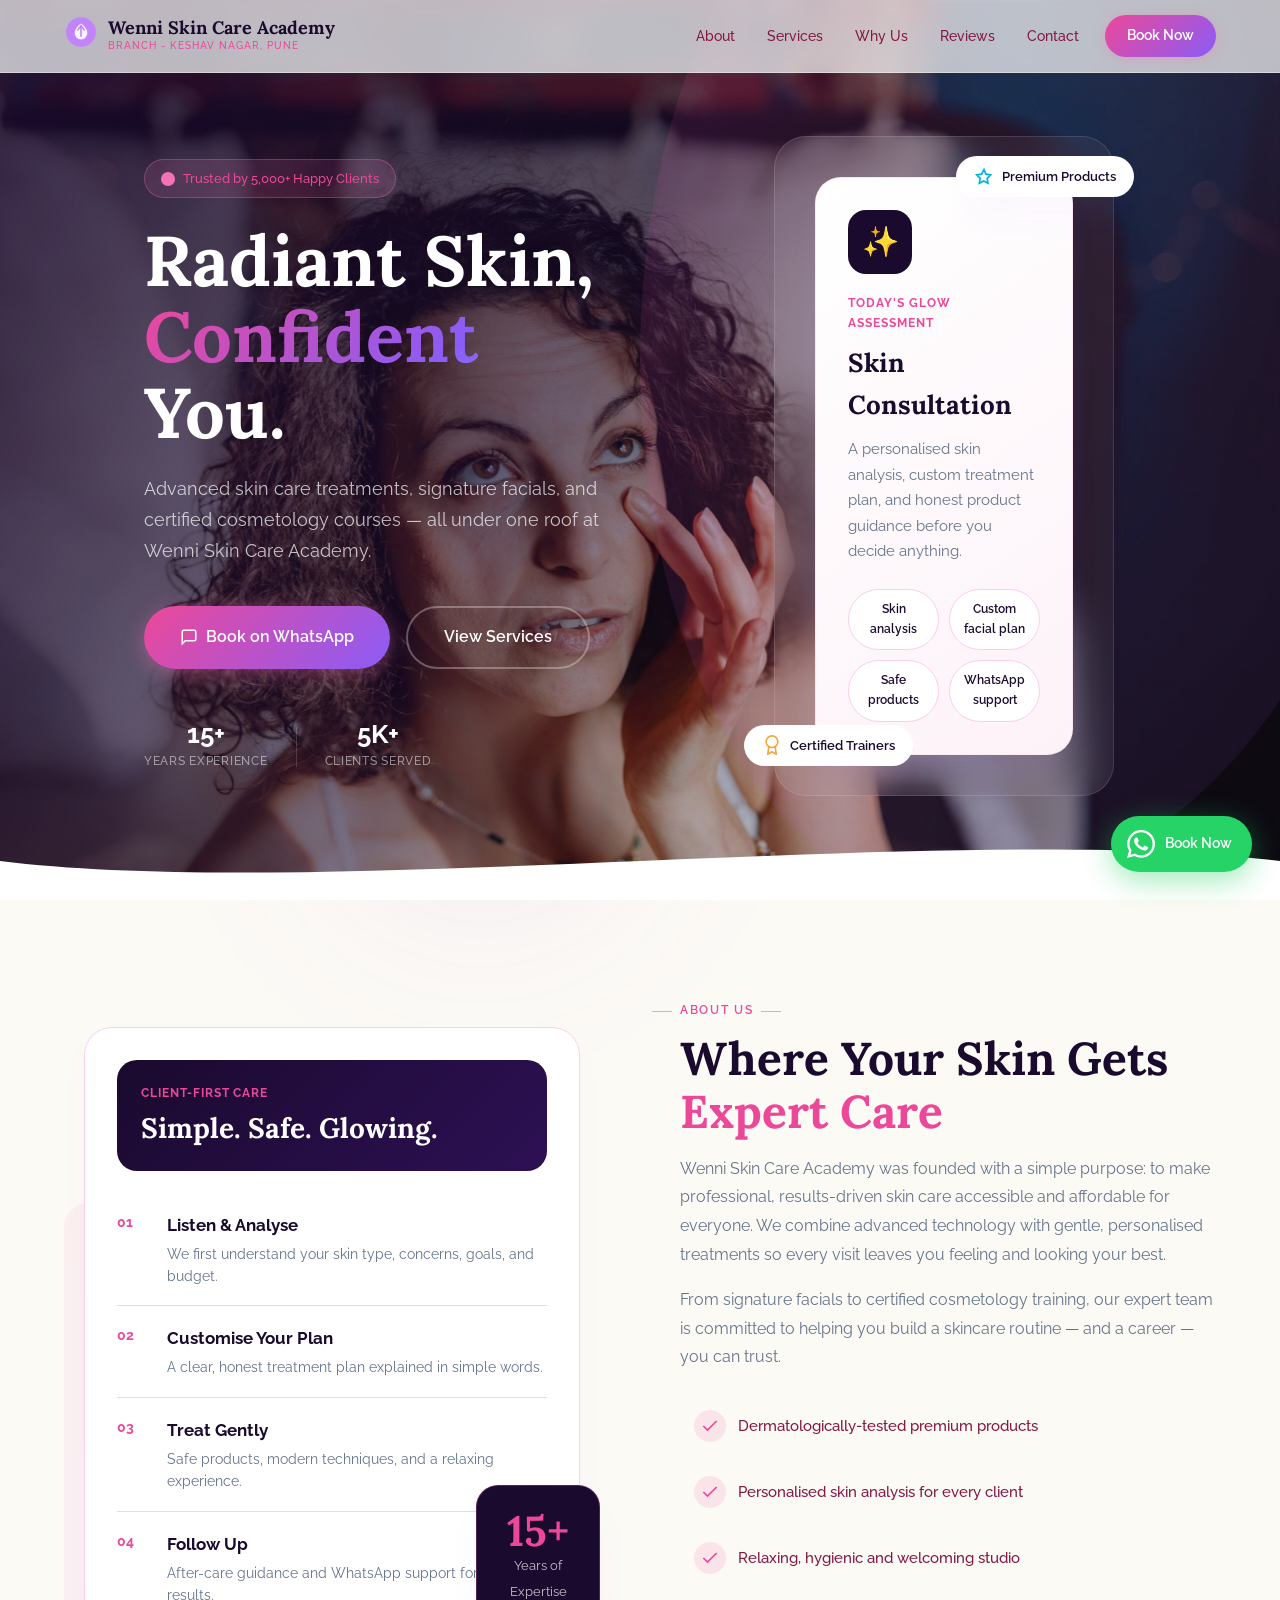
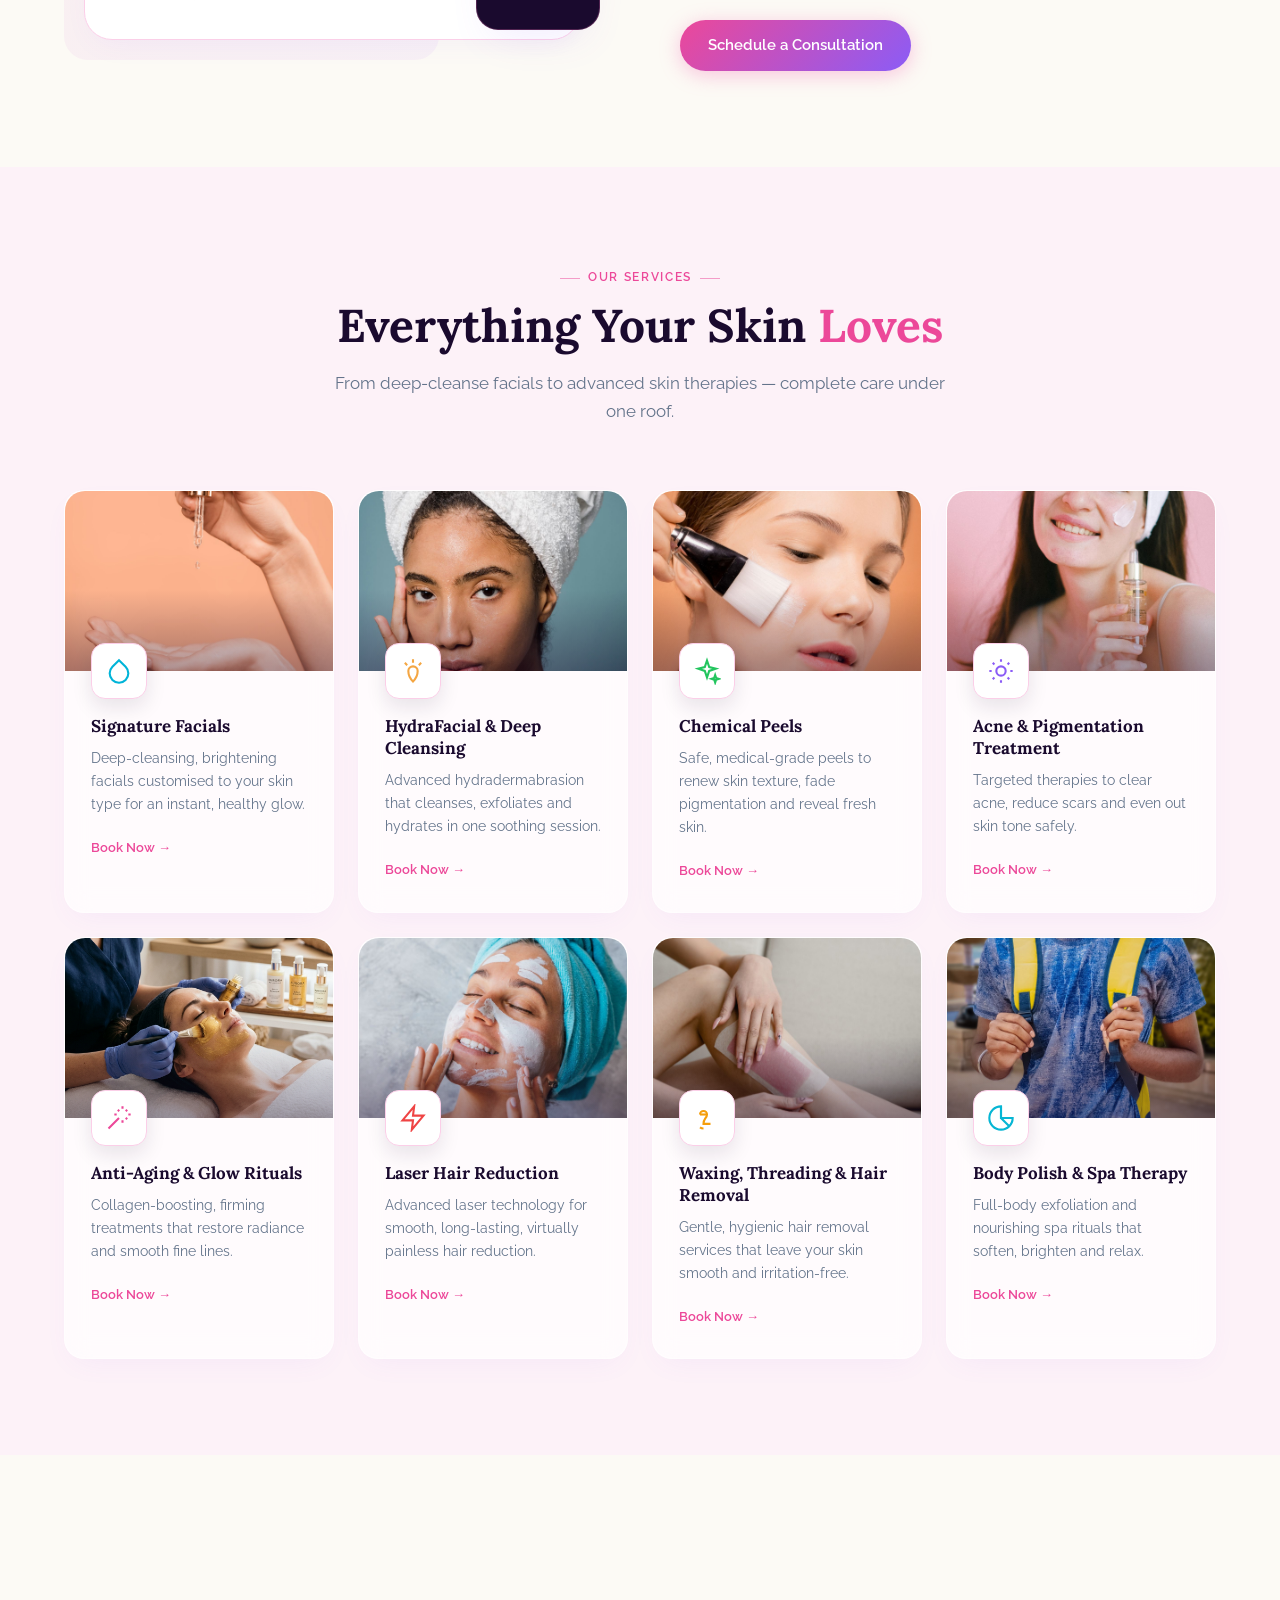
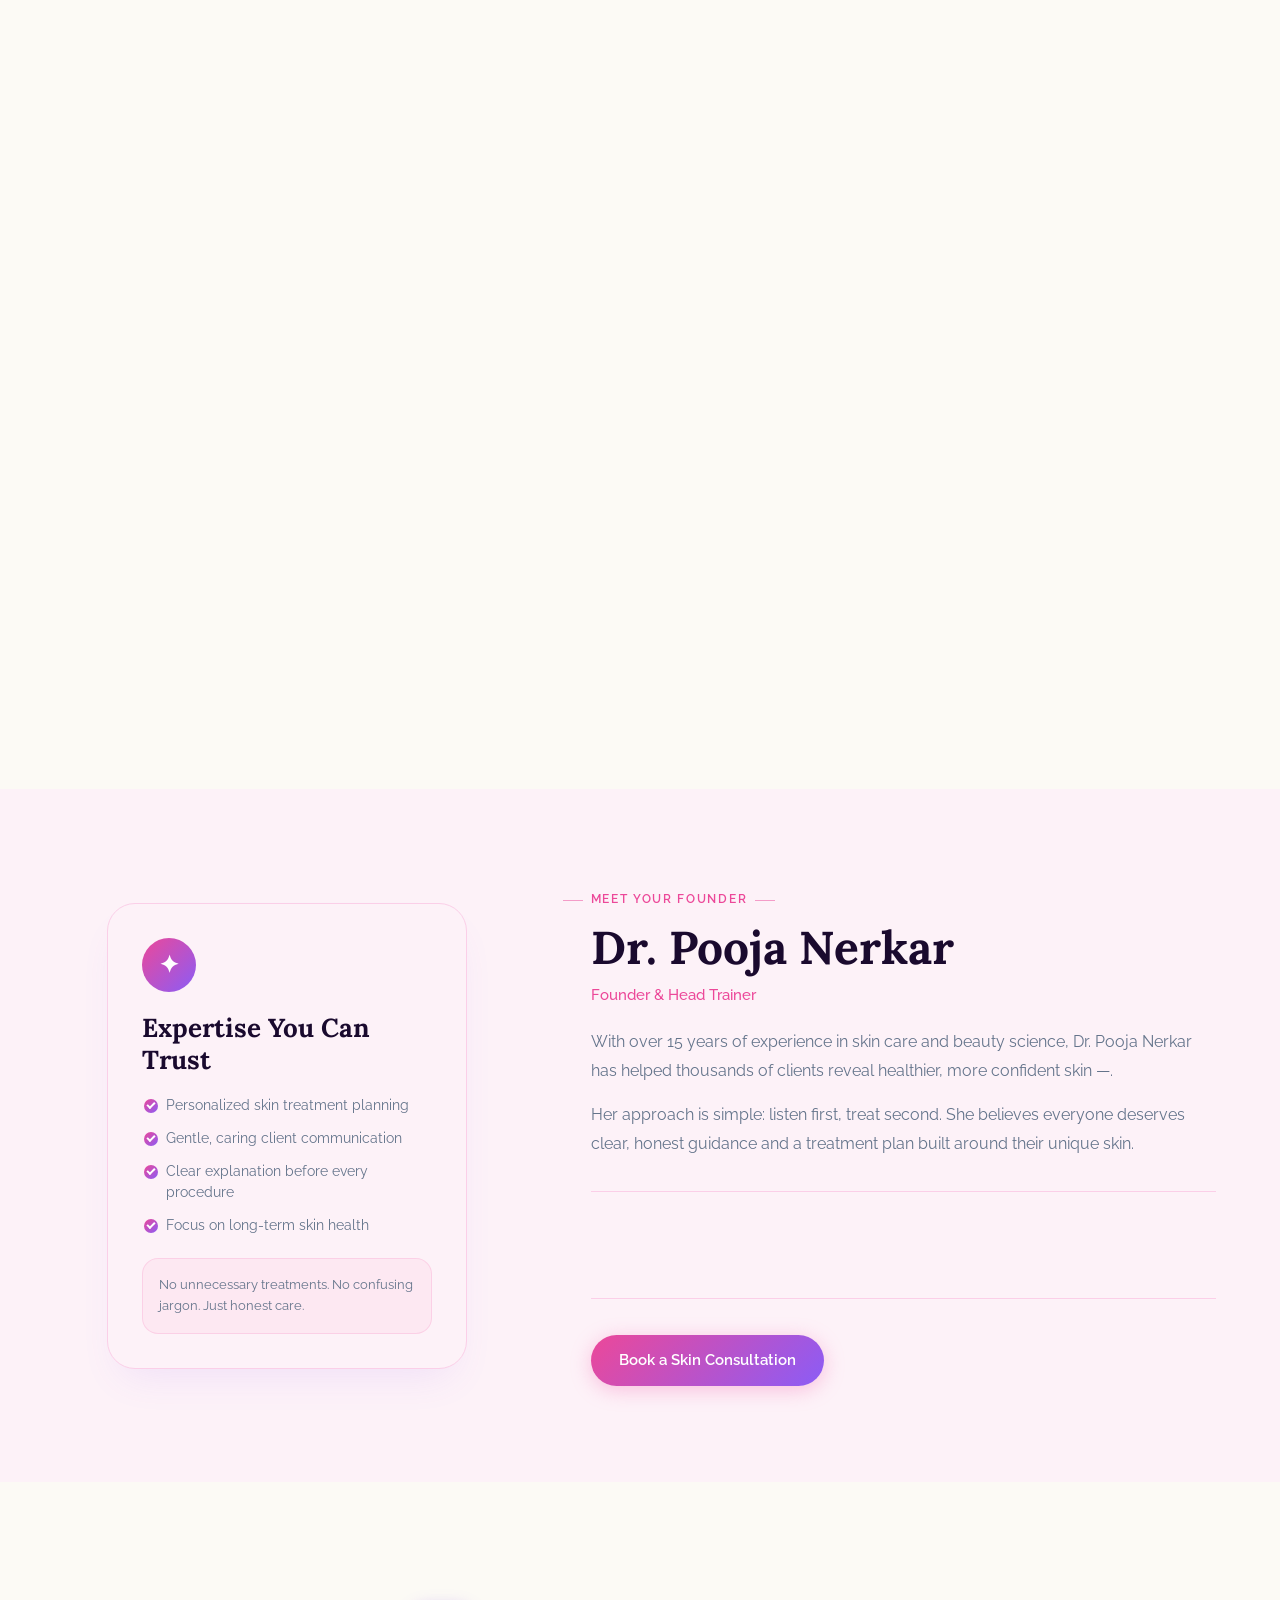
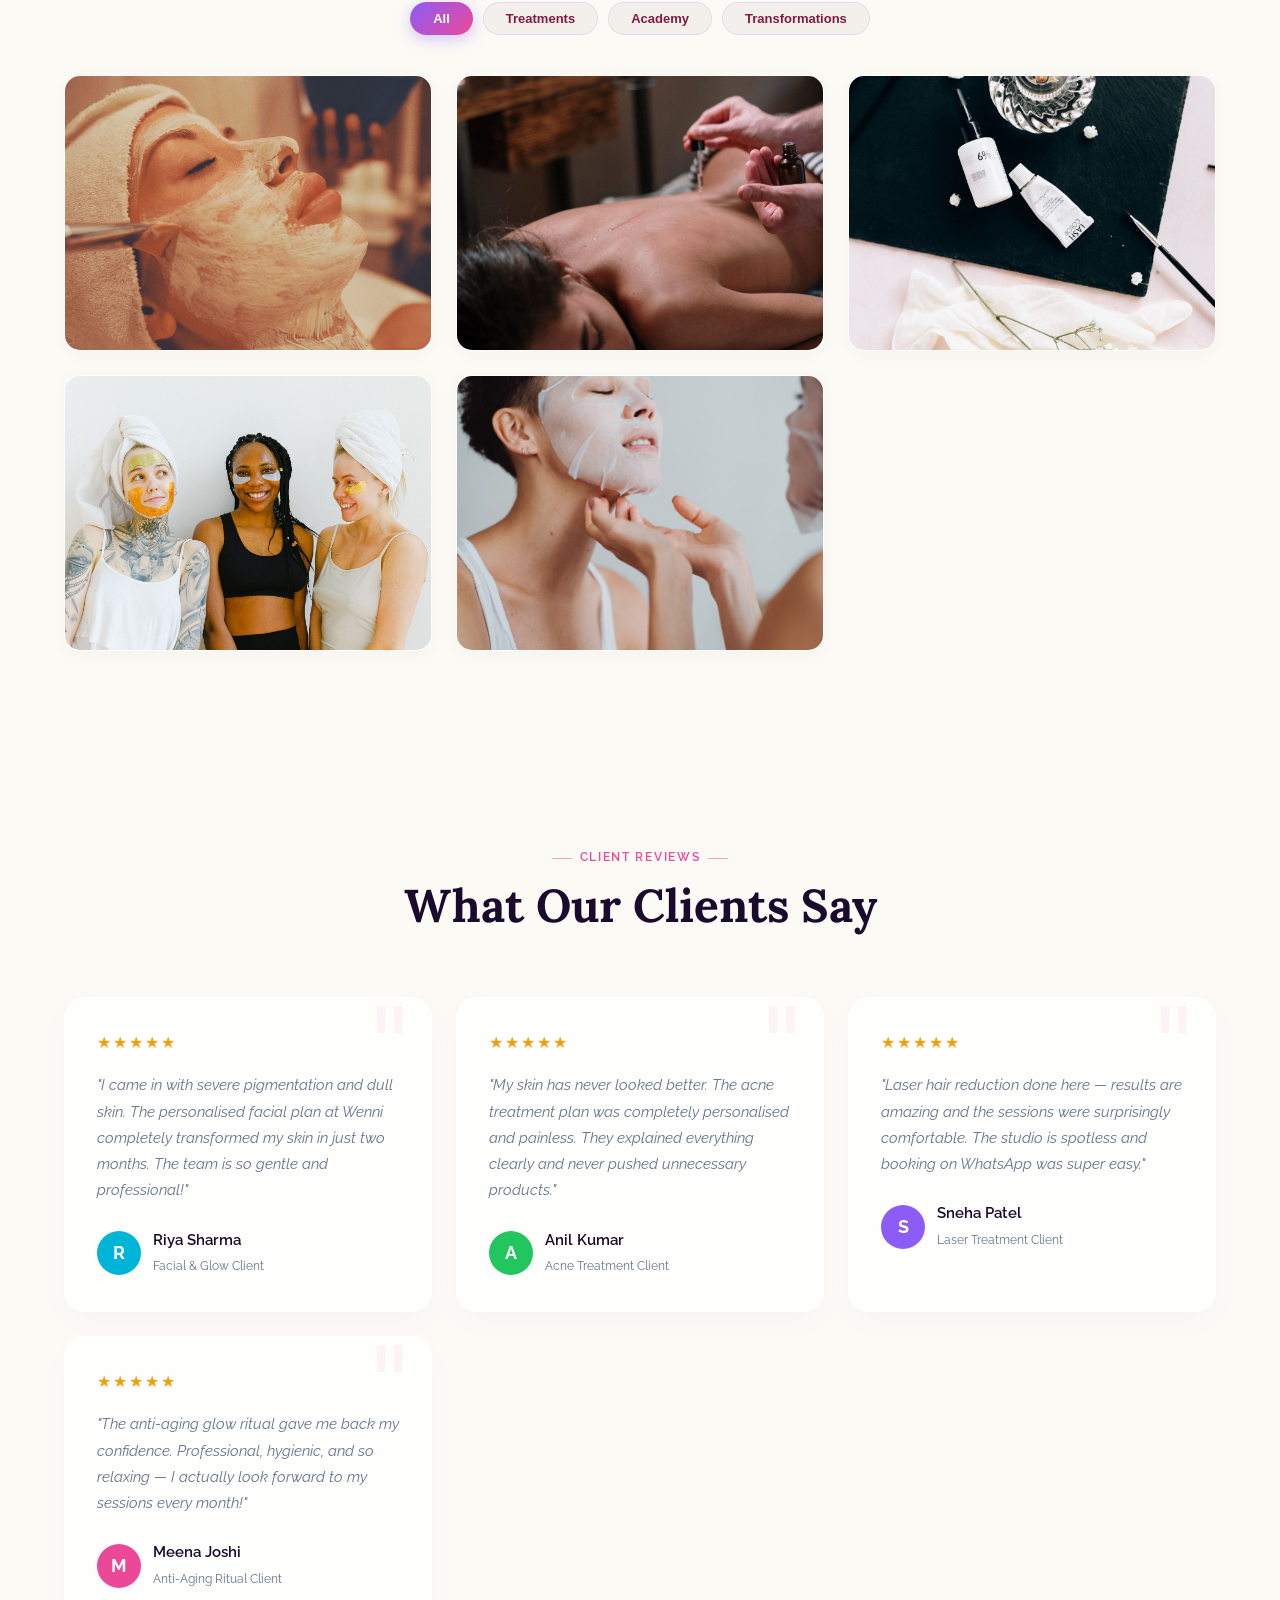
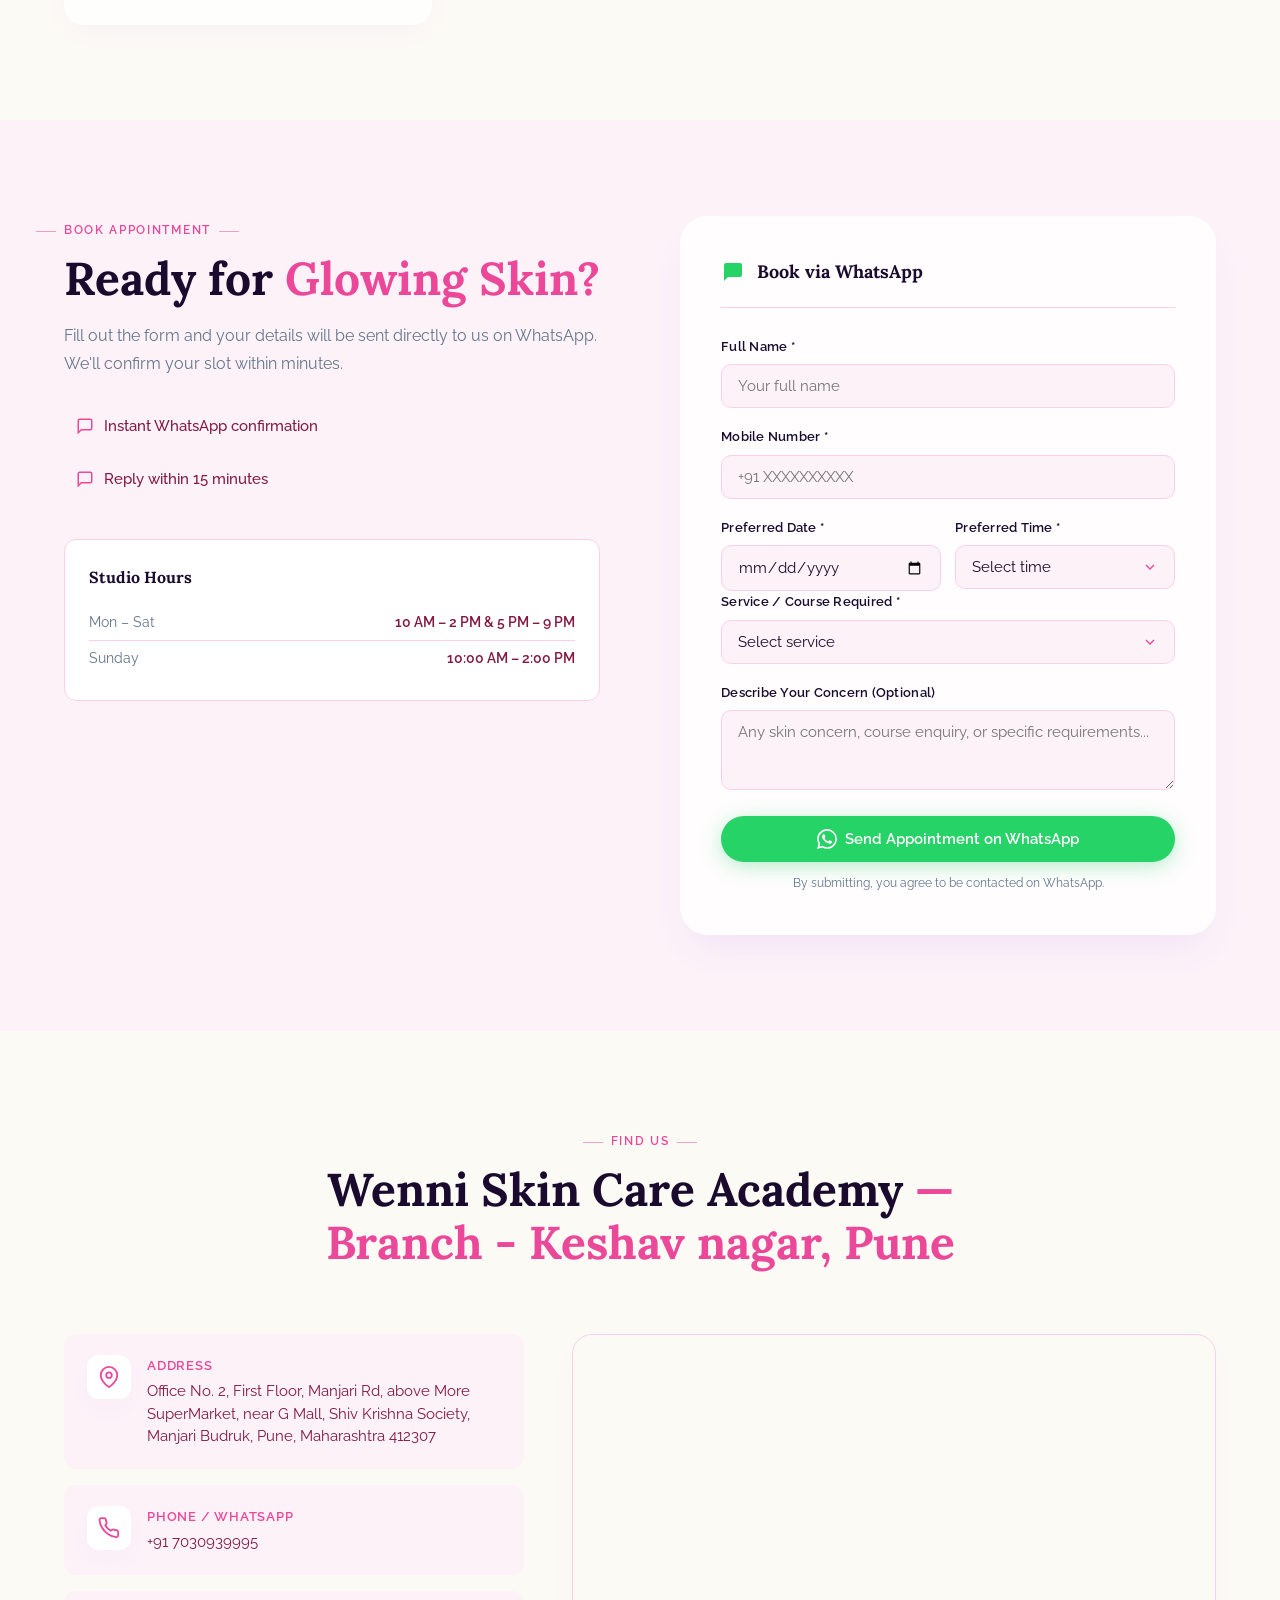
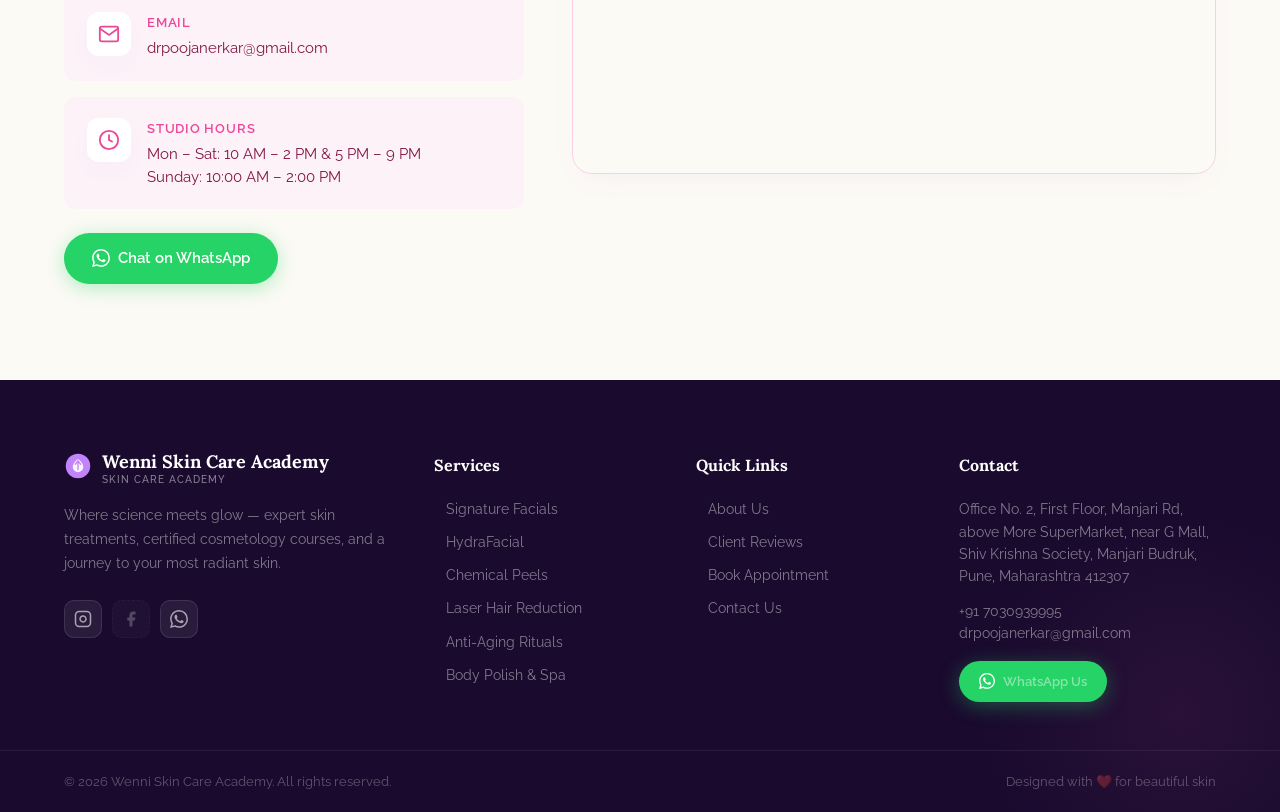
==== commit 84ed5483: "Code changes for course image upload" ====
--- a/index.html
+++ b/index.html
@@ -11,7 +11,7 @@
   <link rel="preconnect" href="https://fonts.googleapis.com" />
   <link rel="preconnect" href="https://fonts.gstatic.com" crossorigin />
   <link href="https://fonts.googleapis.com/css2?family=Lora:ital,wght@0,400;0,500;0,600;0,700;1,400&family=Raleway:wght@300;400;500;600;700&display=swap" rel="stylesheet" />
-  <link rel="stylesheet" href="style.css?v=1.0.5" />
+  <link rel="stylesheet" href="style.css?v=1.1.0" />
 </head>
 <body>
 
@@ -139,8 +139,8 @@
     </div>
   </noscript>
 
-  <script src="supabase-config.js?v=1.0.5"></script>
+  <script src="supabase-config.js?v=1.1.0"></script>
   <script src="https://cdn.jsdelivr.net/npm/@supabase/supabase-js@2"></script>
-  <script src="script.js?v=1.0.5"></script>
+  <script src="script.js?v=1.1.0"></script>
 </body>
 </html>
--- a/style.css
+++ b/style.css
@@ -8,10 +8,13 @@
 
 :root {
   --plum:   #1a0a2e;
+  --plum-rgb: 26, 10, 46;
   --plum2:  #2d1054;
   --rose:   #EC4899;      /* Soft Rose Pink */
+  --rose-rgb: 236, 72, 153;
   --rose2:  #DB2777;
   --purple: #8B5CF6;      /* Luxurious Lavender Violet */
+  --ring-rgb: 139, 92, 246; /* purple */
   --purple2:#7C3AED;
   --teal:   #06B6D4;
   --teal2:  #0891B2;
@@ -33,6 +36,74 @@
   --transition: 0.4s cubic-bezier(0.22,1,0.36,1);
   --font-display: 'Lora', 'Cormorant Garamond', Georgia, serif;
   --font-body:    'Raleway', 'Inter', -apple-system, sans-serif;
+  --select-arrow: url("data:image/svg+xml,%3Csvg xmlns='http://www.w3.org/2000/svg' width='16' height='16' viewBox='0 0 24 24' fill='none' stroke='%23EC4899' stroke-width='2'%3E%3Cpolyline points='6 9 12 15 18 9'%3E%3C/polyline%3E%3C/svg%3E");
+}
+
+/* Theme Override Classes */
+body.theme-default {
+  --plum: #1a0a2e;
+  --plum-rgb: 26, 10, 46;
+  --rose: #EC4899;
+  --rose-rgb: 236, 72, 153;
+  --rose2: #DB2777;
+  --purple: #8B5CF6;
+  --ring-rgb: 139, 92, 246;
+  --blush: #FDF2F8;
+  --border: #FBCFE8;
+  --text: #831843;
+  --select-arrow: url("data:image/svg+xml,%3Csvg xmlns='http://www.w3.org/2000/svg' width='16' height='16' viewBox='0 0 24 24' fill='none' stroke='%23EC4899' stroke-width='2'%3E%3Cpolyline points='6 9 12 15 18 9'%3E%3C/polyline%3E%3C/svg%3E");
+}
+body.theme-royal {
+  --plum: #0F1E36;
+  --plum-rgb: 15, 30, 54;
+  --rose: #F59E0B;
+  --rose-rgb: 245, 158, 11;
+  --rose2: #D97706;
+  --purple: #F59E0B;
+  --ring-rgb: 245, 158, 11;
+  --blush: rgba(245, 158, 11, 0.08);
+  --border: rgba(245, 158, 11, 0.2);
+  --text: #F59E0B;
+  --select-arrow: url("data:image/svg+xml,%3Csvg xmlns='http://www.w3.org/2000/svg' width='16' height='16' viewBox='0 0 24 24' fill='none' stroke='%23F59E0B' stroke-width='2'%3E%3Cpolyline points='6 9 12 15 18 9'%3E%3C/polyline%3E%3C/svg%3E");
+}
+body.theme-emerald {
+  --plum: #064E3B;
+  --plum-rgb: 6, 78, 59;
+  --rose: #10B981;
+  --rose-rgb: 16, 185, 129;
+  --rose2: #059669;
+  --purple: #10B981;
+  --ring-rgb: 16, 185, 129;
+  --blush: rgba(16, 185, 129, 0.08);
+  --border: rgba(16, 185, 129, 0.2);
+  --text: #10B981;
+  --select-arrow: url("data:image/svg+xml,%3Csvg xmlns='http://www.w3.org/2000/svg' width='16' height='16' viewBox='0 0 24 24' fill='none' stroke='%2310B981' stroke-width='2'%3E%3Cpolyline points='6 9 12 15 18 9'%3E%3C/polyline%3E%3C/svg%3E");
+}
+body.theme-sunset {
+  --plum: #431407;
+  --plum-rgb: 67, 20, 7;
+  --rose: #F97316;
+  --rose-rgb: 249, 115, 22;
+  --rose2: #EA580C;
+  --purple: #F97316;
+  --ring-rgb: 249, 115, 22;
+  --blush: rgba(249, 115, 22, 0.08);
+  --border: rgba(249, 115, 22, 0.2);
+  --text: #EA580C;
+  --select-arrow: url("data:image/svg+xml,%3Csvg xmlns='http://www.w3.org/2000/svg' width='16' height='16' viewBox='0 0 24 24' fill='none' stroke='%23F97316' stroke-width='2'%3E%3Cpolyline points='6 9 12 15 18 9'%3E%3C/polyline%3E%3C/svg%3E");
+}
+body.theme-ocean {
+  --plum: #0F373E;
+  --plum-rgb: 15, 55, 62;
+  --rose: #22D3EE;
+  --rose-rgb: 34, 211, 238;
+  --rose2: #0891B2;
+  --purple: #22D3EE;
+  --ring-rgb: 34, 211, 238;
+  --blush: rgba(34, 211, 238, 0.08);
+  --border: rgba(34, 211, 238, 0.2);
+  --text: #0891B2;
+  --select-arrow: url("data:image/svg+xml,%3Csvg xmlns='http://www.w3.org/2000/svg' width='16' height='16' viewBox='0 0 24 24' fill='none' stroke='%2322D3EE' stroke-width='2'%3E%3Cpolyline points='6 9 12 15 18 9'%3E%3C/polyline%3E%3C/svg%3E");
 }
 
 html { scroll-behavior: smooth; font-size: 16px; }
@@ -55,7 +126,7 @@
   width: 450px;
   height: 450px;
   border-radius: 50%;
-  background: radial-gradient(circle, rgba(236,72,153,0.08) 0%, rgba(139,92,246,0.06) 40%, rgba(253,242,248,0) 70%);
+  background: radial-gradient(circle, rgba(var(--rose-rgb),0.08) 0%, rgba(var(--ring-rgb),0.06) 40%, rgba(var(--rose-rgb),0) 70%);
   filter: blur(80px);
   z-index: -2;
   pointer-events: none;
@@ -63,7 +134,7 @@
   will-change: transform;
 }
 .glow-blob-1 { top: 0; left: 0; animation: none; transform: translate3d(-10vw, -10vh, 0); }
-.glow-blob-2 { top: 40%; right: -15%; background: radial-gradient(circle, rgba(139,92,246,0.08) 0%, rgba(236,72,153,0.05) 40%, rgba(253,242,248,0) 70%); animation-duration: 28s; animation-delay: -5s; }
+.glow-blob-2 { top: 40%; right: -15%; background: radial-gradient(circle, rgba(var(--ring-rgb),0.08) 0%, rgba(var(--rose-rgb),0.05) 40%, rgba(var(--rose-rgb),0) 70%); animation-duration: 28s; animation-delay: -5s; }
 .glow-blob-3 { bottom: -10%; left: 20%; animation-duration: 25s; animation-delay: -10s; }
 
 @keyframes floatAmbient {
@@ -295,13 +366,13 @@
 @keyframes heroImgZoom { from { transform: scale(1); } to { transform: scale(1.06); } }
 .hero-bg-overlay {
   position: absolute; inset: 0;
-  background: linear-gradient(115deg, rgba(26,10,46,0.88) 0%, rgba(26,10,46,0.55) 45%, rgba(26,10,46,0.2) 60%);
+  background: linear-gradient(115deg, rgba(var(--plum-rgb),0.88) 0%, rgba(var(--plum-rgb),0.55) 45%, rgba(var(--plum-rgb),0.2) 60%);
 }
 
 .hero-bg-shape {
   position: absolute; top: -20%; right: -10%;
   width: 60%; height: 120%;
-  background: linear-gradient(135deg, rgba(244,114,182,0.12) 0%, rgba(192,132,252,0.08) 100%);
+  background: linear-gradient(135deg, rgba(var(--rose-rgb),0.12) 0%, rgba(var(--ring-rgb),0.08) 100%);
   border-radius: 40% 60% 60% 40% / 50% 40% 60% 50%;
   animation: morphBlob 12s ease-in-out infinite alternate;
   z-index: 1; pointer-events: none;
@@ -434,11 +505,11 @@
 .about-feat:hover { background: var(--blush); transform: translateX(6px); }
 .feat-icon {
   width: 32px; height: 32px;
-  background: rgba(244,114,182,0.12); color: var(--rose);
+  background: rgba(var(--rose-rgb),0.12); color: var(--rose);
   border-radius: 50%; display: flex; align-items: center; justify-content: center; flex-shrink: 0;
   transition: background 0.25s ease, transform 0.25s ease;
 }
-.about-feat:hover .feat-icon { background: rgba(244,114,182,0.22); transform: scale(1.1) rotate(5deg); }
+.about-feat:hover .feat-icon { background: rgba(var(--rose-rgb),0.22); transform: scale(1.1) rotate(5deg); }
 
 /* ── SERVICES ─────────────────────────────────────────── */
 .services-grid { display: grid; grid-template-columns: repeat(4, 1fr); gap: 24px; }
@@ -455,11 +526,11 @@
 }
 .service-img { height: 180px; overflow: hidden; position: relative; border-radius: var(--radius) var(--radius) 0 0; }
 .service-img img { width: 100%; height: 100%; object-fit: cover; transition: transform 0.5s ease; }
-.service-img::after { content:''; position:absolute; inset:0; background:linear-gradient(180deg, transparent 55%, rgba(26,10,46,0.35)); pointer-events:none; }
+.service-img::after { content:''; position:absolute; inset:0; background:linear-gradient(180deg, transparent 55%, rgba(var(--plum-rgb),0.35)); pointer-events:none; }
 .service-card:hover .service-img img { transform: scale(1.08); }
 .service-card:hover {
-  box-shadow: var(--shadow-lg), 0 0 0 3px rgba(236, 72, 153, 0.12);
-  border-color: rgba(236, 72, 153, 0.2); transform: translateY(-8px) scale(1.02);
+  box-shadow: var(--shadow-lg), 0 0 0 3px rgba(var(--rose-rgb), 0.12);
+  border-color: rgba(var(--rose-rgb), 0.2); transform: translateY(-8px) scale(1.02);
 }
 .service-card::after {
   content: ''; position: absolute; bottom: 0; left: 0; right: 0;
@@ -502,12 +573,12 @@
 }
 .why-card::before {
   content: ''; position: absolute; top: -50%; left: -50%; width: 200%; height: 200%;
-  background: radial-gradient(circle, rgba(236, 72, 153, 0.08) 0%, transparent 60%);
+  background: radial-gradient(circle, rgba(var(--rose-rgb), 0.08) 0%, transparent 60%);
   opacity: 0; transition: opacity 0.4s ease; pointer-events: none;
 }
 .why-card:hover::before { opacity: 1; }
 .why-card:hover {
-  background: rgba(252, 231, 243, 0.85); border-color: var(--border); border-left-color: var(--rose);
+  background: var(--blush); border-color: var(--border); border-left-color: var(--rose);
   box-shadow: var(--shadow-md); transform: translateY(-6px);
 }
 .why-num { font-size: 52px; font-weight: 700; font-family: var(--font-display); color: var(--rose); opacity: 0.15; line-height: 1; margin-bottom: 12px; transition: var(--transition); }
@@ -531,7 +602,7 @@
   border-radius: var(--radius-sm); padding: 16px 12px; text-align: center;
   transition: var(--transition);
 }
-.academy-stat:hover { background: rgba(244,114,182,0.1); border-color: rgba(244,114,182,0.3); transform: translateY(-3px); }
+.academy-stat:hover { background: rgba(var(--rose-rgb), 0.1); border-color: rgba(var(--rose-rgb), 0.3); transform: translateY(-3px); }
 .academy-stat strong { display: block; font-family: var(--font-display); font-size: 28px; font-weight: 700; color: var(--gold); line-height: 1; margin-bottom: 4px; }
 .academy-stat span { font-size: 11px; color: rgba(255,255,255,0.5); text-transform: uppercase; letter-spacing: 0.06em; }
 
@@ -541,16 +612,26 @@
   color: rgba(255,255,255,0.75); font-size: 15px; font-weight: 500;
   padding: 8px 12px; border-radius: 8px; transition: background 0.25s ease, color 0.25s ease;
 }
-.academy-feat:hover { background: rgba(244,114,182,0.1); color: white; }
+.academy-feat:hover { background: rgba(var(--rose-rgb), 0.1); color: white; }
 .academy-feat svg { color: var(--rose); flex-shrink: 0; }
 
 .courses-grid { display: grid; grid-template-columns: repeat(2, 1fr); gap: 18px; }
 
 .course-card {
   background: rgba(255,255,255,0.05); border: 1px solid rgba(255,255,255,0.1);
-  border-radius: var(--radius); padding: 26px; transition: var(--transition);
-  position: relative; overflow: hidden;
-}
+  border-radius: var(--radius); transition: var(--transition);
+  position: relative; overflow: hidden; display: flex; flex-direction: column;
+}
+.course-card .course-img {
+  width: 100%; height: 160px; overflow: hidden; flex-shrink: 0;
+}
+.course-card .course-img img {
+  width: 100%; height: 100%; object-fit: cover;
+  transition: transform 0.5s cubic-bezier(0.22,1,0.36,1);
+}
+.course-card:hover .course-img img { transform: scale(1.08); }
+.course-card .course-content { padding: 22px; flex: 1; display: flex; flex-direction: column; }
+.course-card .course-content p { flex: 1; }
 .course-card::before {
   content: ''; position: absolute; bottom: 0; left: 0; right: 0; height: 3px;
   background: linear-gradient(90deg, var(--rose), var(--purple));
@@ -558,7 +639,7 @@
 }
 .course-card:hover::before { transform: scaleX(1); }
 .course-card:hover {
-  background: rgba(255,255,255,0.08); border-color: rgba(244,114,182,0.3);
+  background: rgba(255,255,255,0.08); border-color: rgba(var(--rose-rgb), 0.3);
   transform: translateY(-5px); box-shadow: 0 10px 30px rgba(0,0,0,0.2);
 }
 .course-num {
@@ -621,15 +702,10 @@
 }
 .testi-card:hover::before { opacity: 0.14; }
 .testi-card:hover {
-  box-shadow: var(--shadow-lg), 0 0 0 3px rgba(139, 92, 246, 0.12);
-  border-color: rgba(139, 92, 246, 0.2); transform: translateY(-6px) scale(1.02);
-}
-.testi-featured { background: var(--plum); border-color: transparent; }
-.testi-featured::before { color: var(--gold); opacity: 0.08; }
-.testi-featured:hover { box-shadow: 0 0 0 2px var(--gold), 0 12px 40px rgba(245,158,11,0.25); }
-.testi-featured .testi-text   { color: rgba(255,255,255,0.75); }
-.testi-featured .testi-author strong { color: white; }
-.testi-featured .testi-author span   { color: rgba(255,255,255,0.4); }
+  box-shadow: var(--shadow-lg), 0 0 0 3px rgba(var(--ring-rgb), 0.12);
+  border-color: rgba(var(--ring-rgb), 0.2); transform: translateY(-6px) scale(1.02);
+}
+/* Testimonials uniformity matches the card preset defaults */
 
 .testi-stars { color: var(--gold); font-size: 16px; letter-spacing: 2px; margin-bottom: 16px; display: flex; gap: 2px; }
 .testi-text  { font-size: 15px; color: var(--muted); line-height: 1.75; margin-bottom: 24px; font-style: italic; }
@@ -683,11 +759,18 @@
 .form-group input, .form-group select, .form-group textarea {
   width: 100%; padding: 12px 16px; border: 1.5px solid var(--border);
   border-radius: 10px; font-size: 15px; color: var(--text-dark);
-  background: rgba(253, 242, 248, 0.6); transition: var(--transition); outline: none; appearance: none;
+  background: var(--blush); transition: var(--transition); outline: none; appearance: none;
+}
+.form-group select {
+  background-image: var(--select-arrow);
+  background-repeat: no-repeat;
+  background-position: right 16px center;
+  background-size: 16px;
+  padding-right: 40px !important;
 }
 .form-group input:focus, .form-group select:focus, .form-group textarea:focus {
-  border-color: var(--purple); background: white;
-  box-shadow: 0 0 0 4px rgba(139, 92, 246, 0.15);
+  border-color: var(--rose); background: white;
+  box-shadow: 0 0 0 4px rgba(var(--rose-rgb), 0.15);
 }
 .form-group textarea { resize: vertical; min-height: 80px; }
 .form-row { display: grid; grid-template-columns: 1fr 1fr; gap: 14px; }
@@ -703,7 +786,7 @@
   transition: var(--transition); border: 1px solid transparent; border-left: 3px solid transparent;
 }
 .contact-card:hover {
-  background: white; box-shadow: 0 6px 28px rgba(244,114,182,0.12);
+  background: white; box-shadow: 0 6px 28px rgba(var(--rose-rgb), 0.12);
   border-color: var(--border); border-left-color: var(--rose);
 }
 .contact-icon {
@@ -712,7 +795,7 @@
   box-shadow: var(--shadow); color: var(--rose);
   transition: transform 0.3s cubic-bezier(0.34,1.56,0.64,1), background 0.25s ease;
 }
-.contact-card:hover .contact-icon { transform: scale(1.12) rotate(-8deg); background: rgba(244,114,182,0.08); }
+.contact-card:hover .contact-icon { transform: scale(1.12) rotate(-8deg); background: rgba(var(--rose-rgb), 0.08); }
 .contact-card h4 { font-size: 13px; font-weight: 600; text-transform: uppercase; letter-spacing: 0.06em; color: var(--rose); margin-bottom: 4px; }
 .contact-card p  { font-size: 15px; color: var(--text); line-height: 1.5; }
 .contact-card a  { color: var(--text); }
@@ -848,9 +931,9 @@
   .hamburger { display: flex; }
   #nav {
     position: absolute; top: 72px; left: 0; right: 0;
-    background: rgba(26, 10, 46, 0.65); 
+    background: rgba(var(--plum-rgb), 0.65); 
     backdrop-filter: blur(20px); -webkit-backdrop-filter: blur(20px);
-    border-bottom: 1px solid rgba(139, 92, 246, 0.25);
+    border-bottom: 1px solid rgba(var(--ring-rgb), 0.25);
     padding: 24px 20px 32px;
     transform: translateY(-20px); opacity: 0; pointer-events: none;
     transition: transform 0.4s cubic-bezier(0.165, 0.84, 0.44, 1), opacity 0.35s ease;
